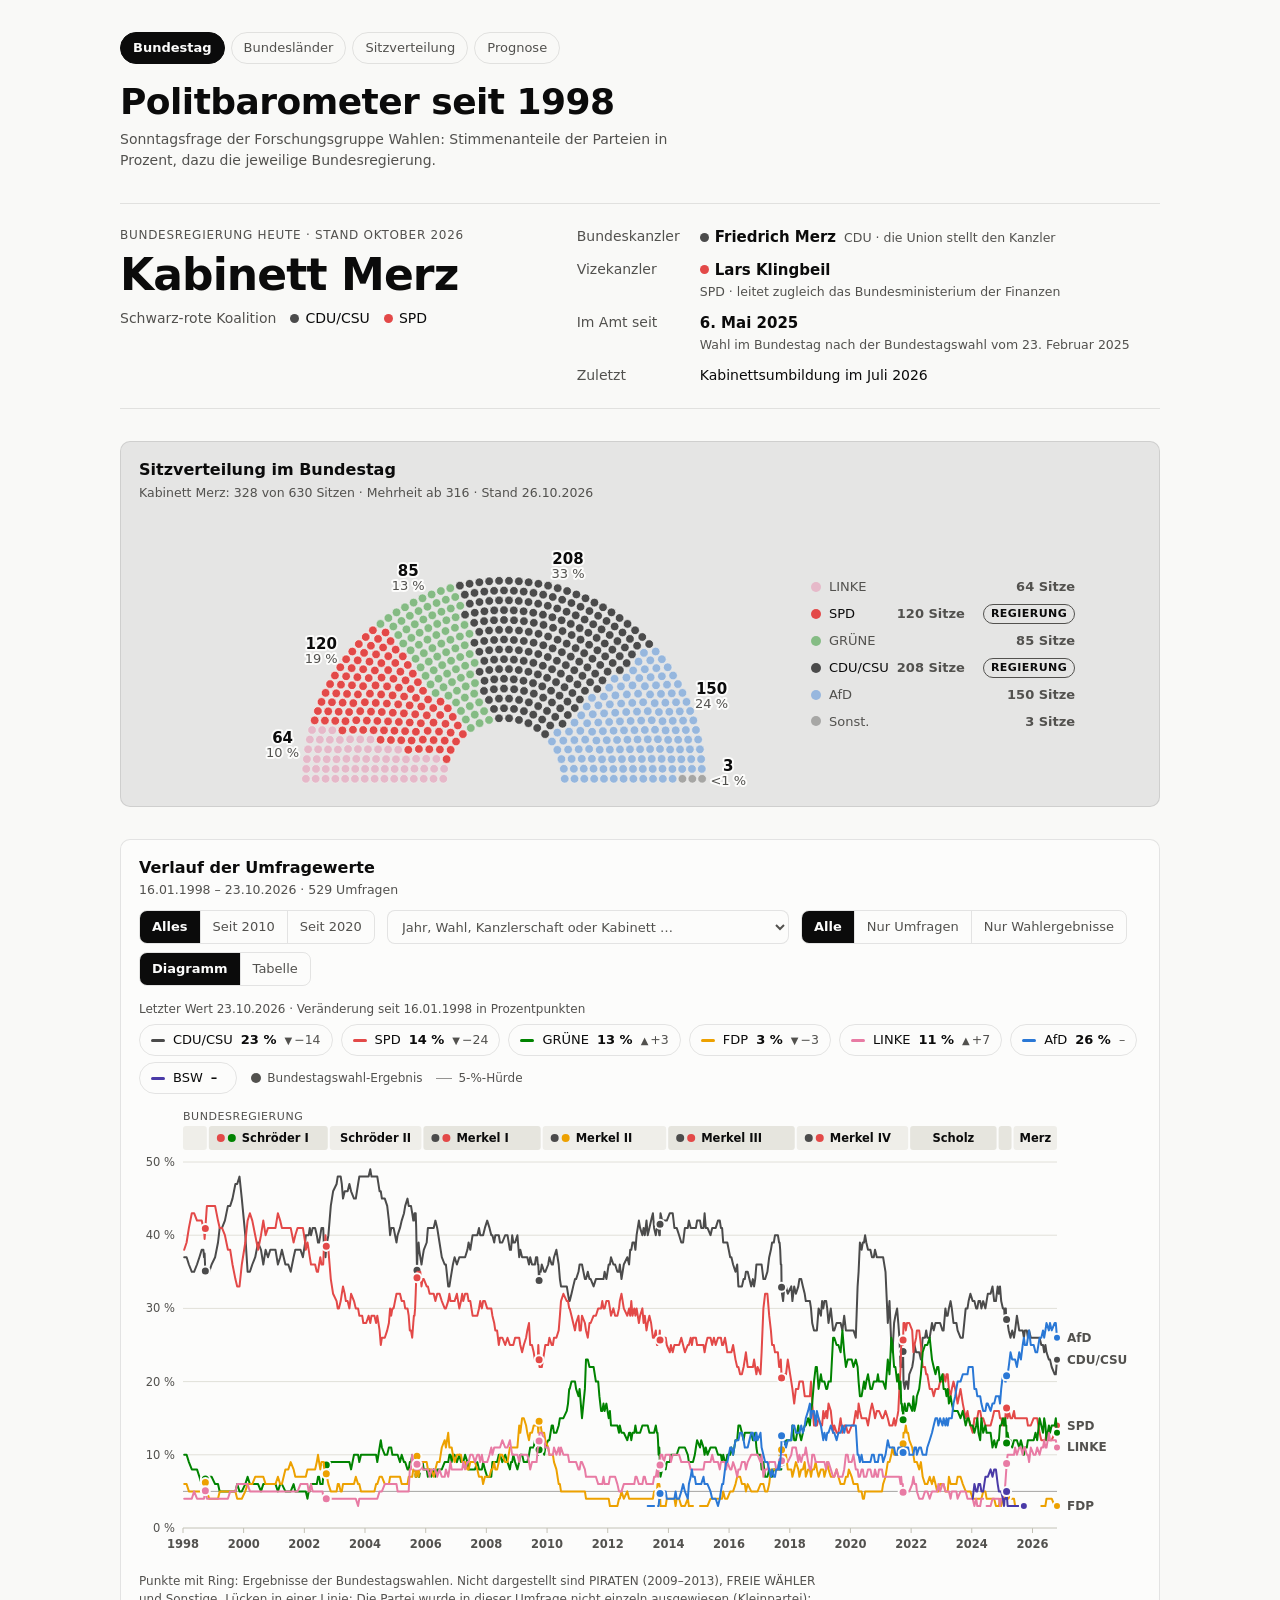
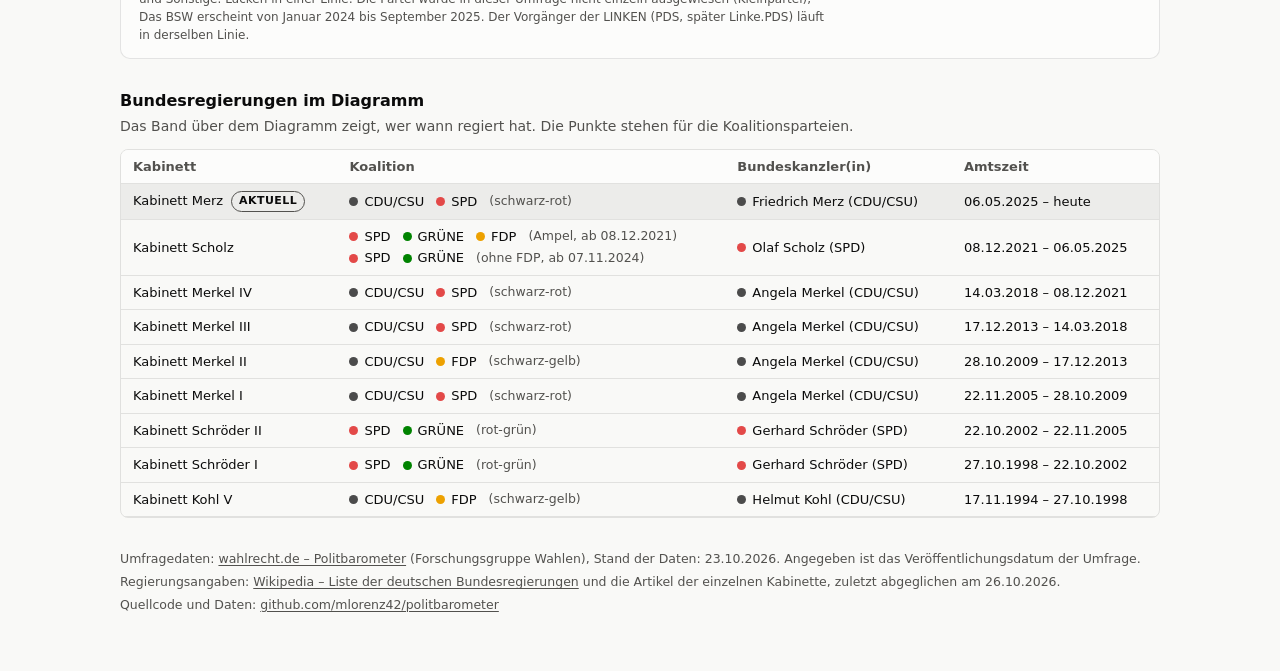
==== docs/index.html @ 1ef1e8d3 "Daten aktualisiert (2026-10-26)" ====
<!doctype html>
<html lang="de">
<head>
<meta charset="utf-8">
<meta name="viewport" content="width=device-width, initial-scale=1">
<meta name="description" content="Verlauf der Sonntagsfrage im ZDF-Politbarometer seit 1998 mit den jeweiligen Bundesregierungen.">
<title>Politbarometer seit 1998</title>
<style>
:root {
  color-scheme: light;
  --page: #f9f9f7;
  --surface: #fcfcfb;
  --ink: #0b0b0b;
  --ink2: #52514e;
  --muted: #898781;
  --grid: #e1e0d9;
  --axis: #c3c2b7;
  --hair: rgba(11, 11, 11, 0.10);
  --hover: rgba(11, 11, 11, 0.05);
  --band-a: #efeee9;
  --band-b: #e6e5de;
  --s-cdu: #4b4b4b;
  --s-spd: #e34948;
  --s-gru: #008300;
  --s-fdp: #eda100;
  --s-lin: #e87ba4;
  --s-afd: #2a78d6;
  --s-bsw: #4a3aa7;
  --s-fw: #eb6834;
  --s-pir: #1baf7a;
}
@media (prefers-color-scheme: dark) {
  :root:not([data-theme="light"]) {
    color-scheme: dark;
    --page: #0d0d0d;
    --surface: #1a1a19;
    --ink: #ffffff;
    --ink2: #c3c2b7;
    --muted: #898781;
    --grid: #2c2c2a;
    --axis: #383835;
    --hair: rgba(255, 255, 255, 0.10);
    --hover: rgba(255, 255, 255, 0.07);
    --band-a: #262624;
    --band-b: #302f2d;
    --s-cdu: #949494;
    --s-spd: #e66767;
    --s-gru: #008300;
    --s-fdp: #c98500;
    --s-lin: #d55181;
    --s-afd: #3987e5;
    --s-bsw: #9085e9;
    --s-fw: #d95926;
    --s-pir: #199e70;
  }
}
:root[data-theme="dark"] {
  color-scheme: dark;
  --page: #0d0d0d;
  --surface: #1a1a19;
  --ink: #ffffff;
  --ink2: #c3c2b7;
  --muted: #898781;
  --grid: #2c2c2a;
  --axis: #383835;
  --hair: rgba(255, 255, 255, 0.10);
  --hover: rgba(255, 255, 255, 0.07);
  --band-a: #262624;
  --band-b: #302f2d;
  --s-cdu: #949494;
  --s-spd: #e66767;
  --s-gru: #008300;
  --s-fdp: #c98500;
  --s-lin: #d55181;
  --s-afd: #3987e5;
  --s-bsw: #9085e9;
  --s-fw: #d95926;
  --s-pir: #199e70;
}

* { box-sizing: border-box; }
[hidden] { display: none !important; }
body {
  margin: 0;
  background: var(--page);
  color: var(--ink);
  font: 14px/1.5 system-ui, -apple-system, "Segoe UI", sans-serif;
  padding-inline: 16px;
  padding-block: 32px 56px;
}
.wrap { max-width: 1040px; margin-inline: auto; display: flex; flex-direction: column; gap: 32px; }
h1, h2, p, dl, dd { margin: 0; }
h1 { font-size: clamp(26px, 4.4vw, 36px); line-height: 1.1; font-weight: 650; letter-spacing: -0.015em; text-wrap: balance; }
h2 { font-size: 16px; line-height: 1.3; font-weight: 650; }
.sub { color: var(--ink2); max-width: 64ch; margin-top: 8px; text-wrap: pretty; }
a { color: inherit; text-underline-offset: 2px; }
:focus-visible { outline: 2px solid var(--s-afd); outline-offset: 2px; border-radius: 4px; }

.p-cdu { --c: var(--s-cdu); } .p-spd { --c: var(--s-spd); } .p-gru { --c: var(--s-gru); }
.p-fdp { --c: var(--s-fdp); } .p-lin { --c: var(--s-lin); } .p-afd { --c: var(--s-afd); } .p-bsw { --c: var(--s-bsw); }
.p-fw { --c: var(--s-fw); } .p-pir { --c: var(--s-pir); } [class*="p-x-"] { --c: var(--ink2); } /* Parteien ohne eigene Farbe */
.dot { display: inline-block; width: 9px; height: 9px; border-radius: 50%; background: var(--c); flex: none; }

/* Regierung heute */
.gov { border-block: 1px solid var(--hair); padding-block: 22px; display: grid; grid-template-columns: minmax(0, 5fr) minmax(0, 7fr); gap: 20px 40px; }
.eyebrow { font-size: 12px; letter-spacing: 0.06em; text-transform: uppercase; color: var(--ink2); margin-bottom: 8px; }
.gov h2 { font-size: clamp(28px, 5vw, 44px); line-height: 1.05; font-weight: 700; letter-spacing: -0.02em; }
.coal { margin-top: 10px; display: flex; flex-wrap: wrap; align-items: center; gap: 4px 14px; color: var(--ink2); }
.coal .pp { display: inline-flex; align-items: center; gap: 6px; color: var(--ink); }
.facts { display: grid; grid-template-columns: max-content minmax(0, 1fr); gap: 10px 20px; align-content: center; }
.facts dt { color: var(--ink2); }
.facts dd { display: flex; flex-wrap: wrap; align-items: baseline; gap: 2px 8px; }
.facts dd strong { font-weight: 650; font-size: 15px; }
.facts .who { display: inline-flex; align-items: center; gap: 6px; }
.small { color: var(--ink2); font-size: 12.5px; }

/* Diagramm-Karte */
/* min-width: 0 ist nötig, weil .wrap ein Flex-Container ist: ohne das würde ein breiter Inhalt (z. B. eine
   Tabelle mit vielen Spalten) die Karte über ihre eigentliche Breite hinaus aufziehen, statt – wie von
   .tablewrap vorgesehen – nur innerhalb der Karte horizontal zu scrollen (klassische Flexbox-Falle). */
.card { background: var(--surface); border: 1px solid var(--hair); border-radius: 10px; padding: 18px 18px 14px; display: flex; flex-direction: column; gap: 14px; min-width: 0; }
.bar { display: flex; flex-wrap: wrap; justify-content: space-between; align-items: center; gap: 10px 16px; }
.ctrls { display: flex; flex-wrap: wrap; gap: 8px 12px; }
.seg { display: inline-flex; border: 1px solid var(--hair); border-radius: 8px; overflow: hidden; }
.seg button { font: inherit; font-size: 13px; color: var(--ink2); background: transparent; border: 0; padding: 6px 12px; min-height: 32px; cursor: pointer; }
.seg button + button { border-left: 1px solid var(--hair); }
.seg button:hover { background: var(--hover); }
.seg button[aria-pressed="true"] { background: var(--ink); color: var(--surface); font-weight: 600; }
.rangeinfo { color: var(--ink2); font-size: 12.5px; margin-top: 3px; text-wrap: pretty; }
.sr { position: absolute; width: 1px; height: 1px; overflow: hidden; clip: rect(0 0 0 0); white-space: nowrap; }
.sel { display: inline-block; max-width: 100%; min-width: 0; }
.sel select { max-width: 100%; font: inherit; font-size: 13px; color: var(--ink2); background: var(--surface); border: 1px solid var(--hair); border-radius: 8px; padding: 6px 10px; min-height: 34px; max-width: 100%; cursor: pointer; text-overflow: ellipsis; }
.sel select:hover { background: var(--hover); }
.sel select.on { color: var(--ink); font-weight: 600; border-color: var(--ink); box-shadow: inset 0 0 0 1px var(--ink); }
.legend { display: flex; flex-wrap: wrap; align-items: center; gap: 6px 8px; }
.legend .lbl { flex: 0 0 100%; font-size: 12px; color: var(--ink2); }
.chip .d { font-size: 12.5px; color: var(--ink2); font-variant-numeric: tabular-nums; white-space: nowrap; }
.chip .d .g { font-size: 10px; margin-right: 2px; }
.chip { display: inline-flex; align-items: center; gap: 8px; padding: 5px 11px; min-height: 32px; border: 1px solid var(--hair); border-radius: 999px; background: transparent; color: var(--ink); font: inherit; font-size: 13px; cursor: pointer; }
.chip:hover { background: var(--hover); }
.chip .key { width: 14px; height: 3px; border-radius: 2px; background: var(--c); }
.chip b { font-weight: 650; font-variant-numeric: tabular-nums; }
.chip[aria-pressed="false"] { color: var(--ink2); }
.chip[aria-pressed="false"] .key { opacity: 0.3; }
.chip[aria-pressed="false"] b { opacity: 0.55; }
.legend .ring { display: inline-flex; align-items: center; gap: 6px; font-size: 12px; color: var(--ink2); margin-left: 6px; }
.legend .ring i { width: 10px; height: 10px; border-radius: 50%; background: var(--ink2); box-shadow: 0 0 0 2px var(--surface); }
.legend .ring i.hu { width: 16px; height: 1px; border-radius: 0; box-shadow: none; opacity: 0.6; }

.chart { position: relative; touch-action: pan-y; border-radius: 6px; }
.chart svg { display: block; width: 100%; height: auto; overflow: visible; }
.chart text { font-family: inherit; }
.tip { position: absolute; top: 0; left: 0; pointer-events: none; z-index: 2; min-width: 190px; max-width: 280px; background: var(--surface); border: 1px solid var(--hair); border-radius: 8px; padding: 10px 12px; box-shadow: 0 6px 22px rgba(0, 0, 0, 0.14); font-size: 12.5px; }
.tip[hidden] { display: none; }
.tip .th { font-weight: 650; font-size: 13px; }
.tip .ts { color: var(--ink2); font-size: 12px; margin-top: 1px; }
.tip ul { list-style: none; margin: 8px 0 0; padding: 0; display: grid; gap: 3px; }
.tip li { display: grid; grid-template-columns: 14px 44px minmax(0, 1fr); align-items: center; gap: 6px; }
.tip li .k { height: 3px; border-radius: 2px; background: var(--c); }
.tip li .v { font-weight: 700; font-size: 13.5px; text-align: right; font-variant-numeric: tabular-nums; color: var(--ink); }
.tip li .n { color: var(--ink2); }
.tip .tg { margin-top: 8px; padding-top: 8px; border-top: 1px solid var(--hair); color: var(--ink2); font-size: 12px; }
.tip .tg strong { color: var(--ink); font-weight: 600; }

/* Wie bei .card: .tablewrap selbst ist auch ein Flex-Kind (.card ist ebenfalls display:flex), braucht also
   dieselbe min-width:0-Korrektur, damit sein eigenes overflow:auto greift statt die Karte aufzuziehen. */
.tablewrap { min-width: 0; max-height: 460px; overflow: auto; border: 1px solid var(--hair); border-radius: 8px; }
table { border-collapse: collapse; width: 100%; font-size: 13px; }
th, td { padding: 7px 12px; text-align: right; white-space: nowrap; border-bottom: 1px solid var(--hair); }
th:first-child, td:first-child { text-align: left; }
thead th { position: sticky; top: 0; background: var(--surface); font-weight: 650; color: var(--ink2); z-index: 1; }
thead th .dot { margin-right: 6px; }
td.num { font-variant-numeric: tabular-nums; }
tr.elec td { font-weight: 650; background: var(--hover); }
td.txt, th.txt { text-align: left; }
.note { font-size: 12px; color: var(--ink2); max-width: 90ch; text-wrap: pretty; }

/* Regierungen */
.govs h2 { margin-bottom: 4px; }
.govs .lead { color: var(--ink2); margin-bottom: 12px; }
.govs .tablewrap { max-height: none; }
.govs td, .govs th { text-align: left; white-space: normal; }
.govs tr.now td { background: var(--hover); }
.pill { display: inline-block; font-size: 11px; font-weight: 650; letter-spacing: 0.04em; text-transform: uppercase; padding: 1px 7px; border: 1px solid var(--ink2); border-radius: 999px; margin-left: 8px; vertical-align: 1px; }
.cell-co { display: flex; flex-wrap: wrap; gap: 2px 12px; }
.cell-co span { display: inline-flex; align-items: center; gap: 6px; white-space: nowrap; }

/* Sitzverteilung */
.seats-wrap { display: flex; flex-wrap: wrap; justify-content: center; gap: 12px 32px; align-items: center; }
/* max-width proportional zur breiteren Zeichenfläche (500 statt 380 SVG-Einheiten breit, s. common.js) –
   sonst würden Punkte und Schrift beim Skalieren auf dieselbe Kartenbreite kleiner wirken als zuvor. */
.hemicycle { position: relative; flex: 1 1 320px; min-width: 220px; max-width: 550px; }
.hemicycle svg { display: block; width: 100%; height: auto; }
.hemicycle svg circle { stroke: var(--surface); stroke-width: 0.6; }
.seats-legend { flex: 0 1 240px; min-width: 200px; max-width: 240px; list-style: none; margin: 0; padding: 0; display: grid; gap: 7px; align-content: center; }
.seats-legend li { display: flex; align-items: center; gap: 8px; font-size: 13px; }
.seats-legend .dot { width: 10px; height: 10px; border-radius: 50%; flex: none; }
.seats-legend .name { color: var(--ink); }
.seats-legend .n { margin-left: auto; font-weight: 650; font-variant-numeric: tabular-nums; color: var(--ink2); white-space: nowrap; }
.seats-legend li.opp .dot { opacity: .42; }
.seats-legend li.opp .name { color: var(--ink2); }
.seats-legend .pill { margin-left: 10px; }
/* Export-Pfeil: nur bei Hover/Fokus sichtbar, statt eines dauerhaften Text-Buttons (wie im
   finanzen-auswertung-Projekt) – dadurch pro Diagramm einsetzbar, auch auf den kleinen Kacheln. */
.dl-icon {
  position: absolute; top: -4px; right: 0; padding: 3px 8px; font: inherit; font-size: 1rem; line-height: 1;
  color: var(--ink2); background: var(--surface); border: 1px solid var(--hair); border-radius: 6px;
  cursor: pointer; opacity: 0; transition: opacity .15s, background .15s, color .15s;
}
.hemicycle:hover .dl-icon, .chart:hover .dl-icon, .dl-icon:focus-visible { opacity: 1; }
.dl-icon:hover { background: var(--hover); color: var(--ink); }

/* Raster kleiner Sitzverteilungen (Übersichtsseite) */
.seat-grid { display: grid; grid-template-columns: repeat(auto-fill, minmax(230px, 1fr)); gap: 14px; }
.seat-tile { display: block; background: var(--surface); border: 1px solid var(--hair); border-radius: 10px; padding: 14px 14px 12px; text-decoration: none; color: inherit; transition: border-color .15s; }
.seat-tile:hover { border-color: var(--ink2); }
.seat-tile-head { display: flex; align-items: baseline; justify-content: space-between; gap: 8px; margin-bottom: 6px; }
.seat-tile-name { font-weight: 650; font-size: 14px; color: var(--ink); }
.seat-tile-n { font-size: 12px; color: var(--ink2); font-variant-numeric: tabular-nums; white-space: nowrap; }
.seat-tile .hemicycle { max-width: none; }
.seat-tile-info { margin: 6px 0 0; font-size: 12px; color: var(--ink2); display: flex; flex-wrap: wrap; align-items: center; gap: 3px 7px; }
.seat-tile-info .cell-co { gap: 2px 8px; }
.seat-tile-info .cell-co i { width: 7px; height: 7px; }
footer { color: var(--ink2); font-size: 12.5px; display: grid; gap: 4px; }

@media (max-width: 720px) {
  .gov { grid-template-columns: minmax(0, 1fr); }
  .card { padding: 14px 12px 12px; }
  th, td { padding: 7px 9px; }
}

/* Navigation zwischen den Seiten */
.nav { display: flex; flex-wrap: wrap; gap: 6px; margin-bottom: 18px; }
.nav a { font-size: 13px; padding: 5px 12px; border: 1px solid var(--hair); border-radius: 999px; color: var(--ink2); text-decoration: none; }
.nav a:hover { background: var(--hover); }
.nav a[aria-current="page"] { background: var(--ink); color: var(--surface); border-color: var(--ink); font-weight: 600; }

@media (max-width: 720px) {
  .ctrls { width: 100%; }
  .ctrls .sel { flex: 1 1 100%; }
  .ctrls .sel select { width: 100%; }
}
</style>
</head>
<body>
<div class="wrap">
  <header>
    <nav class="nav" aria-label="Seiten">
      <a href="index.html" aria-current="page">Bundestag</a>
      <a href="laender.html">Bundesländer</a>
      <a href="sitzverteilung.html">Sitzverteilung</a>
      <a href="prognose.html">Prognose</a>
    </nav>
    <h1>Politbarometer seit 1998</h1>
    <p class="sub">Sonntagsfrage der Forschungsgruppe Wahlen: Stimmenanteile der Parteien in Prozent, dazu die jeweilige Bundesregierung.</p>
  </header>

  <section class="gov" aria-labelledby="gov-h">
    <div>
      <p class="eyebrow" id="gov-eyebrow"></p>
      <h2 id="gov-h"></h2>
      <p class="coal" id="gov-coal"></p>
    </div>
    <dl class="facts" id="gov-facts"></dl>
  </section>

  <section class="card" aria-labelledby="seats-h">
    <div class="bar">
      <div>
        <h2 id="seats-h">Sitzverteilung im Bundestag</h2>
        <p class="rangeinfo" id="seats-info"></p>
      </div>
    </div>
    <div class="seats-wrap">
      <div class="hemicycle" id="seats-chart" role="img" aria-label="Sitzverteilung im Bundestag als Halbkreisdiagramm, Parteien von links nach rechts im politischen Spektrum. Die Sitzzahlen stehen auch in der Liste rechts daneben."></div>
      <ul class="seats-legend" id="seats-legend"></ul>
    </div>
  </section>

  <section class="card" aria-labelledby="ch-h">
    <div class="bar">
      <div>
        <h2 id="ch-h">Verlauf der Umfragewerte</h2>
        <p class="rangeinfo" id="rangeinfo" aria-live="polite"></p>
      </div>
      <div class="ctrls">
        <div class="seg" id="ranges" role="group" aria-label="Zeitraum"></div>
        <label class="sel"><span class="sr">Nach Jahr, Bundestagswahl, Kanzlerschaft oder Kabinett filtern</span><select id="cabinet"></select></label>
        <div class="seg" id="kinds" role="group" aria-label="Art der Daten"></div>
        <div class="seg" id="views" role="group" aria-label="Ansicht"></div>
      </div>
    </div>
    <div class="legend" id="legend" role="group" aria-label="Parteien ein- oder ausblenden"></div>
    <div id="chartview">
      <div class="chart" id="chart" tabindex="0" role="group" aria-label="Liniendiagramm der Umfragewerte. Mit den Pfeiltasten ein Datum wählen. Alle Werte stehen auch in der Tabellenansicht."></div>
    </div>
    <div id="tableview" hidden></div>
    <p class="note" id="note"></p>
  </section>

  <section class="govs" aria-labelledby="gs-h">
    <h2 id="gs-h">Bundesregierungen im Diagramm</h2>
    <p class="lead">Das Band über dem Diagramm zeigt, wer wann regiert hat. Die Punkte stehen für die Koalitionsparteien.</p>
    <div class="tablewrap"><table id="govtable"></table></div>
  </section>

  <footer>
    <p>Umfragedaten: <a href="https://www.wahlrecht.de/umfragen/politbarometer.htm" target="_blank" rel="noopener">wahlrecht.de – Politbarometer</a> (Forschungsgruppe Wahlen), Stand der Daten: <span id="f-data"></span>. Angegeben ist das Veröffentlichungsdatum der Umfrage.</p>
    <p>Regierungsangaben: <a id="f-gov-link" href="https://de.wikipedia.org/wiki/Liste_der_deutschen_Bundesregierungen" target="_blank" rel="noopener">Wikipedia – Liste der deutschen Bundesregierungen</a> und die Artikel der einzelnen Kabinette, zuletzt abgeglichen am <span id="f-gov"></span>.</p>
    <p>Quellcode und Daten: <a href="https://github.com/mlorenz42/politbarometer" target="_blank" rel="noopener">github.com/mlorenz42/politbarometer</a></p>
  </footer>
</div>

<script>
(function () {
  "use strict";
    var ts = function (s) { var a = s.split("-"); return Date.UTC(+a[0], +a[1] - 1, +a[2]); };
  var MON = ["Jan", "Feb", "Mär", "Apr", "Mai", "Jun", "Jul", "Aug", "Sep", "Okt", "Nov", "Dez"];
  var p2 = function (n) { return (n < 10 ? "0" : "") + n; };
  var fmt = function (t) { var d = new Date(t); return p2(d.getUTCDate()) + "." + p2(d.getUTCMonth() + 1) + "." + d.getUTCFullYear(); };
  var pct = function (v) { return v == null ? "–" : String(v).replace(".", ",") + " %"; };
  var fnum = function (n) { return n == null ? "" : String(n).replace(/\B(?=(\d{3})+(?!\d))/g, "."); };
  var $ = function (id) { return document.getElementById(id); };
  var NS = "http://www.w3.org/2000/svg";
  function el(tag, attrs, parent, text) {
    var e = document.createElementNS(NS, tag);
    for (var k in attrs) e.setAttribute(k, attrs[k]);
    if (text != null) e.textContent = text;
    if (parent) parent.appendChild(e);
    return e;
  }
  function h(tag, cls, parent, text) {
    var e = document.createElement(tag);
    if (cls) e.className = cls;
    if (text != null) e.textContent = text;
    if (parent) parent.appendChild(e);
    return e;
  }
  function tickList(tmin, tmax, x0, x1) {
    var span = (tmax - tmin) / 31557600000, ticks = [], y, m;
    var yearPx = (x1 - x0) / span;
    var d0 = new Date(tmin), d1 = new Date(tmax);
    if (span < 4) {
      for (y = d0.getUTCFullYear(); y <= d1.getUTCFullYear(); y++) for (m = 0; m < 12; m += 3) {
        var t = Date.UTC(y, m, 1);
        if (t >= tmin && t <= tmax) ticks.push({ t: t, label: m === 0 ? String(y) : MON[m], major: m === 0 });
      }
      if (yearPx < 130) ticks = ticks.filter(function (k) { return k.major || (new Date(k.t).getUTCMonth() === 6); });
      return ticks;
    }
    var steps = [1, 2, 4, 5, 10], step = 10;
    for (var s = 0; s < steps.length; s++) { if (steps[s] * yearPx >= 54) { step = steps[s]; break; } }
    for (y = d0.getUTCFullYear(); y <= d1.getUTCFullYear(); y++) {
      var tt = Date.UTC(y, 0, 1);
      if (tt >= tmin && tt <= tmax && y % step === 0) ticks.push({ t: tt, label: String(y), major: true });
    }
    return ticks;
  }

  var LONGMON = ["Januar", "Februar", "März", "April", "Mai", "Juni", "Juli", "August", "September", "Oktober", "November", "Dezember"];
  function longDate(t) { var d = new Date(t); return d.getUTCDate() + ". " + LONGMON[d.getUTCMonth()] + " " + d.getUTCFullYear(); }

  // ---------- Sitzverteilung (Halbkreisdiagramm) ----------
  // Konzentrische Reihen im Abstand von zwei Sitzradien (Reihen berühren sich), Sitze innerhalb
  // einer Reihe im selben Abstand entlang des Bogens (Sitze berühren sich) – der übliche Aufbau
  // solcher Diagramme. Der Sitzradius wird per Bisektion so gesucht, dass die Kapazität knapp
  // über n liegt; überzählige Plätze fallen von innen nach außen weg, damit die äußeren Reihen
  // (wo bei den bekannten Vorbildern traditionell die Regierungsbank sitzt) voll bleiben.
  // Reihenfolge der Punkte: links (180°) nach rechts (0°), damit Parteien in der übergebenen
  // Reihenfolge zusammenhängende Blöcke bilden.
  function hemicycleCapacity(seatR, rInner, rOuter) {
    var rows = [], r = rInner;
    while (r <= rOuter + 1e-9) { rows.push(r); r += seatR * 2; }
    var counts = rows.map(function (rr) { return Math.max(1, Math.floor((Math.PI * rr) / (seatR * 2)) + 1); });
    return { rows: rows, counts: counts, total: counts.reduce(function (a, b) { return a + b; }, 0) };
  }
  function hemicycleSeats(n) {
    var rInner = 0.30, rOuter = 1, lo = 0.008, hi = 0.28;
    for (var iter = 0; iter < 30; iter++) {
      var mid = (lo + hi) / 2;
      if (hemicycleCapacity(mid, rInner, rOuter).total >= n) lo = mid; else hi = mid;
    }
    var cap = hemicycleCapacity(lo, rInner, rOuter), counts = cap.counts.slice();
    var over = cap.total - n, ri = 0, guard = 0;
    while (over > 0 && guard++ < 100000) { if (counts[ri] > 1) { counts[ri]--; over--; } ri = (ri + 1) % counts.length; }
    var pts = [];
    for (var i = 0; i < cap.rows.length; i++) {
      var cnt = counts[i], r = cap.rows[i];
      for (var s = 0; s < cnt; s++) {
        var t = cnt > 1 ? s / (cnt - 1) : 0.5, a = Math.PI - t * Math.PI;
        pts.push({ x: Math.cos(a) * r, y: -Math.sin(a) * r, a: a });
      }
    }
    pts.sort(function (p, q) { return q.a - p.a; }); // a = π (links) … 0 (rechts)
    return { pts: pts, seatR: lo };
  }

  // data: { gesamt, regierung:{cab,sitze}, reihenfolge:[Kürzel …], sitze:{Kürzel: Zahl} }
  // partyName(k) benennt ein Kürzel; govKeys sind die Kürzel der aktuellen Regierungsparteien.
  // labels: Sitzzahl und Anteil dauerhaft über jeder Fraktion einblenden (nicht nur beim Hover).
  function drawHemicycle(container, data, partyName, govKeys, labels) {
    container.textContent = "";
    // H hat gegenüber dem reinen Halbkreis (Radius bis 184, Fußpunkt bei H-12) bewusst Luft nach oben:
    // dort sitzt die Beschriftung, wie bei den Wikipedia-Diagrammen üblich, außerhalb des Punktrings statt
    // mitten in der Punktwolke – das braucht Platz oberhalb des höchsten Sitzes, den es sonst nicht gäbe.
    // W hat aus demselben Grund gegenüber dem reinen Halbkreis (Durchmesser bis 368) Luft links und rechts:
    // ohne die fiele die Beschriftung der äußersten Fraktionen (nahe 0°/180°) in den Punktring zurück, weil
    // dort für sie schlicht kein Platz mehr zwischen Punktrand und Zeichenflächenrand übrig wäre.
    var W = 500, H = 250, cx = W / 2, cy = H - 12;
    var layout = hemicycleSeats(data.gesamt), pts = layout.pts;
    // Bei wenigen Sitzen sind die Punkte (normiert layout.seatR) größer; ohne Gegenrechnung würde ihr
    // Rand über die Zeichenfläche hinausragen. R so wählen, dass Mittelpunkt-Radius + Punktradius nie
    // über den verfügbaren Platz hinausgeht (kleiner werdender Radius bei größer werdenden Punkten).
    var dotScale = 0.88;
    var R = Math.min(184, (cx - 6) / (1 + dotScale * layout.seatR));
    var dotR = Math.max(1.8, layout.seatR * R * dotScale); // etwas Luft zwischen den Punkten lassen
    var labelR = R + dotR + 16; // fester Ring außerhalb aller Punkte, unabhängig vom Winkel
    var svg = el("svg", { viewBox: "0 0 " + W + " " + H, width: "100%", height: "auto", "aria-hidden": "true" });
    container.appendChild(svg); // früh anhängen, damit getBBox() weiter unten zuverlässig funktioniert
    // Dieselbe Zeichenfläche (W×H in SVG-Einheiten) wird ganz unterschiedlich groß dargestellt – auf der
    // großen Bund-/Land-Karte mehrere hundert Pixel breit, auf einer der 16 kleinen Übersichtskacheln nur
    // rund 300px. Ein fester SVG-Font-Size-Wert würde auf den Kacheln entsprechend winzig ankommen (bei
    // einer Umfrage nachgemessen: ~9px statt ~18px auf der großen Karte). fontScale gleicht das aus, damit
    // die Beschriftung auf dem Bildschirm überall etwa gleich groß und lesbar ist, unabhängig vom Kontext.
    var containerPx = container.getBoundingClientRect().width || W;
    var fontScale = W / containerPx;
    var i = 0, cum = 0, labelData = [];
    data.reihenfolge.forEach(function (k) {
      var n = data.sitze[k] || 0;
      if (!n) return;
      var isGov = govKeys.indexOf(k) >= 0;
      var g = el("g", { style: "fill:var(--s-" + k + ",var(--ink2))" + (isGov ? "" : ";opacity:.42") }, svg);
      el("title", {}, g, partyName(k) + ": " + n + " Sitz" + (n === 1 ? "" : "e") + (isGov ? " · Regierung" : ""));
      for (var s = 0; s < n; s++, i++) {
        var p = pts[i]; if (!p) continue;
        var px = cx + p.x * R, py = cy + p.y * R;
        el("circle", { cx: px.toFixed(1), cy: py.toFixed(1), r: dotR.toFixed(2) }, g);
      }
      // Winkel wie bei einem unsichtbaren Wikipedia-Farbkeil: rein proportional zum Sitzanteil (Mitte des
      // Abschnitts [cum, cum+n] von insgesamt data.gesamt Sitzen auf dem Halbkreis), NICHT der Mittelwert
      // der tatsächlichen Punktwinkel. Die echten Punkte liegen zeilenweise (verschiedene Zeilen fassen
      // unterschiedlich viele Sitze), wodurch ihr Mittelwinkel je nach Zufälligkeit der Zeilenaufteilung
      // leicht daneben liegen und wackeln kann – der Keil-Winkel ist dagegen exakt und deckungsgleich mit
      // der Fraktionsreihenfolge, unabhängig vom Packungsdetail der Punkte.
      labelData.push({ n: n, theta: Math.PI * (1 - (cum + n / 2) / data.gesamt) });
      cum += n;
    });
    // Beschriftung wie bei Wikipedias Halbkreisdiagrammen: auf dem Keilwinkel der eigenen Fraktion, aber
    // auf einem Radius außerhalb des gesamten Punktrings (labelR), statt mittendrin. Dadurch gibt es nie
    // eine Kollision mit Punkten – auch nicht mit denen fremder Fraktionen, WEIL der Winkel selbst nie
    // verändert wird (er bleibt exakt der Keilwinkel der eigenen Fraktion). Nur der Radius wird bei Bedarf
    // verkleinert, damit das Label nicht über den linken/rechten Rand der Zeichenfläche hinausragt – ein
    // Verkleinern des Winkels stattdessen (frühere Version) hätte das Label Richtung Bildmitte verschoben
    // und dabei über den Keil der Nachbarfraktion gelegt (genau der gemeldete Fehler bei kleinen
    // Randfraktionen). Bei ganz am Rand (nahe 0°/180°) sitzenden Mini-Fraktionen bleibt der vertikale
    // Abstand zur eigenen untersten Punktreihe entsprechend klein – wie auch bei Wikipedias Vorbildern,
    // wo Eck-Beschriftungen knapp neben der Spitze des eigenen Keils stehen statt hoch angehoben zu sein.
    // Alle Labels werden erst gezeichnet, nachdem alle Punkte aller Fraktionen stehen (eigener Durchlauf,
    // nicht verschachtelt mit den Punkt-Gruppen oben): sonst könnte die Punktgruppe einer später gezeich-
    // neten Nachbarfraktion – in der SVG-Zeichenreihenfolge über allem Vorherigen – das Label einer früher
    // gezeichneten Fraktion optisch verdecken, obwohl es außerhalb von deren eigenen Punkten liegt.
    if (labels) {
      // Erst an der ungeklemmten Position zeichnen und die tatsächliche Textbreite per getBBox() messen
      // (statt eines geschätzten Rand-Werts): die Schriftgröße variiert ja mit fontScale, ein fester
      // Rand-Wert wäre für eine große Karte zu großzügig und für eine kleine Kachel zu knapp.
      var placed = labelData.map(function (d) {
        var theta = d.theta;
        var lx0 = cx + Math.cos(theta) * labelR, ly0 = cy - Math.sin(theta) * labelR;
        var share = d.n / data.gesamt * 100, pctTxt = (share < 0.5 ? "<1" : String(Math.round(share))) + " %";
        var t = el("text", {
          x: lx0.toFixed(1), y: ly0.toFixed(1), "text-anchor": "middle",
          style: "font-variant-numeric:tabular-nums;paint-order:stroke;stroke:var(--surface);" +
            "stroke-width:" + (4 * fontScale).toFixed(2) + "px;stroke-linejoin:round",
        }, svg);
        var tsNum = el("tspan", { x: lx0.toFixed(1), dy: "0", style: "font-size:" + (15 * fontScale).toFixed(2) + "px;font-weight:650;fill:var(--ink)" }, t, String(d.n));
        var tsPct = el("tspan", { x: lx0.toFixed(1), dy: (14 * fontScale).toFixed(2), style: "font-size:" + (13 * fontScale).toFixed(2) + "px;fill:var(--ink2)" }, t, pctTxt);
        var bbox = t.getBBox(), halfW = bbox.width / 2 + 2 * fontScale, rMax = labelR;
        // y ist die Grundlinie der ERSTEN Zeile, nicht die Mitte des Textblocks: der Block reicht nach oben
        // nur um die Versalhöhe, nach unten aber über Zeilenabstand + zweite Zeile deutlich weiter. topOff/
        // botOff halten den tatsächlichen (asymmetrischen) Abstand von y zu Ober-/Unterkante fest, statt
        // ihn wie eine halbe Höhe zu behandeln – sonst ließe die Rand-/Stapel-Klemmung unten systematisch
        // zu wenig Puffer (genau der Fehler, durch den ein Label unbemerkt über den unteren Rand ragte).
        var topOff = ly0 - bbox.y, botOff = (bbox.y + bbox.height) - ly0;
        if (Math.cos(theta) > 1e-6) rMax = Math.min(rMax, (W - halfW - cx) / Math.cos(theta));
        else if (Math.cos(theta) < -1e-6) rMax = Math.min(rMax, (halfW - cx) / Math.cos(theta));
        return { theta: theta, r: rMax, rMax: rMax, halfW: halfW, topOff: topOff, botOff: botOff, t: t, tsNum: tsNum, tsPct: tsPct };
      });
      // Bei mehreren sehr kleinen Fraktionen dicht an einer Ecke (z. B. zwei 3-Sitze-Parteien nebeneinander)
      // reicht der Winkelabstand für die (gegenüber den SVG-Einheiten der Punkte unabhängig skalierte)
      // Schrift manchmal nicht: die Labels würden sich sonst gegenseitig überlappen. Deshalb hier noch ein
      // Kollisions-Check zwischen jeweils benachbarten Labels (Winkelreihenfolge = Bildreihenfolge): statt
      // den Winkel zu ändern (das würde wie bei der Rand-Klemmung oben ins Gebiet der Nachbarfraktion
      // führen), wird bei Bedarf nur der Radius des zweiten Labels schrittweise vergrößert, bis kein
      // Überlappen mehr besteht oder der zeichenflächen-sichere Radius erreicht ist.
      // Gegen ALLE bereits platzierten Labels prüfen, nicht nur das direkt vorherige: bei drei oder mehr
      // Mini-Fraktionen in derselben Ecke (z. B. drei 1-6-Sitze-Parteien nebeneinander) kann ein Label mit
      // seinem zweiten Nachbarn kollidieren, nachdem der erste Nachbar schon woanders hingeschoben wurde –
      // ein reiner Vorgänger-Vergleich hätte das übersehen und das Label unbemerkt über den Rand geschoben.
      function pos(p) { return p.lx != null ? p : { lx: cx + Math.cos(p.theta) * p.r, ly: cy - Math.sin(p.theta) * p.r }; }
      for (var pi = 1; pi < placed.length; pi++) {
        var cur = placed[pi], guard = 0, moved = true;
        while (moved && guard++ < 60) {
          moved = false;
          var cp = pos(cur);
          for (var pj = 0; pj < pi; pj++) {
            var other = placed[pj], op = pos(other);
            var dx = cp.lx - op.lx;
            var curTop = cp.ly - cur.topOff, curBot = cp.ly + cur.botOff;
            var otherTop = op.ly - other.topOff, otherBot = op.ly + other.botOff;
            var vertOverlap = curTop < otherBot - 2 && curBot > otherTop + 2; // 2 SVG-Einheiten Toleranz
            if (Math.abs(dx) < (other.halfW + cur.halfW) * 0.9 && vertOverlap) {
              var next = Math.min(cur.r + 3, cur.rMax);
              if (next === cur.r) {
                // Zeichenflächen-sicheres Maximum erreicht (typisch: beide Labels an derselben Kante nahe
                // 0°/180° geklemmt, radiales Verschieben bringt dort kaum noch y-Abstand). Dann direkt
                // unter/über das kollidierende Label stapeln statt weiter auf dem eigenen Keilwinkel zu
                // bestehen – bei so dicht gedrängten Mini-Fraktionen ist "lesbar" wichtiger als "exakt auf
                // dem eigenen Winkel". Bevorzugt in die Richtung, in der cur ohnehin schon liegt; nur wenn
                // das über den Zeichenflächenrand hinausginge, die andere Richtung nehmen, und als letztes
                // Sicherheitsnetz danach nochmal hart auf den gültigen Bereich klemmen.
                var gap = 2;
                var belowLy = otherBot + gap + cur.topOff, aboveLy = otherTop - gap - cur.botOff;
                var stackedLy = cp.ly >= op.ly ? belowLy : aboveLy;
                if (stackedLy + cur.botOff > H - 4) stackedLy = aboveLy;
                else if (stackedLy - cur.topOff < 4) stackedLy = belowLy;
                stackedLy = Math.max(4 + cur.topOff, Math.min(H - 4 - cur.botOff, stackedLy));
                cur.lx = op.lx;
                cur.ly = stackedLy;
              } else {
                cur.r = next;
              }
              moved = true; // nach jeder Korrektur von vorne gegen alle prüfen, falls neue Kollision entsteht
              break;
            }
          }
        }
      }
      // Letzte, von der Kollisionsprüfung unabhängige Sicherung: bei einer Fraktion knapp neben 0°/180° mit
      // sehr kleinem Radius kann die eigene (mit niemandem kollidierende) Position so nah am unteren Rand
      // liegen, dass allein die Texthöhe über die Zeichenfläche hinausragt – ganz ohne dass ein anderes
      // Label beteiligt ist. Das oben durchlaufene Kollisions-Pärchen-System greift dann gar nicht erst.
      placed.forEach(function (p) {
        var fp = pos(p), ly = fp.ly;
        if (ly + p.botOff > H - 4) ly = H - 4 - p.botOff;
        else if (ly - p.topOff < 4) ly = 4 + p.topOff;
        if (ly !== fp.ly) { p.lx = fp.lx; p.ly = ly; }
      });
      placed.forEach(function (p) {
        var fp = pos(p), lx = fp.lx.toFixed(1), ly = fp.ly.toFixed(1);
        p.t.setAttribute("x", lx); p.t.setAttribute("y", ly);
        p.tsNum.setAttribute("x", lx); p.tsPct.setAttribute("x", lx);
      });
    }
  }

  function drawSeatLegend(container, data, partyName, govKeys) {
    container.textContent = "";
    data.reihenfolge.forEach(function (k) {
      var n = data.sitze[k] || 0;
      if (!n) return;
      var isGov = govKeys.indexOf(k) >= 0;
      var li = h("li", isGov ? "" : "opp", container);
      h("span", "dot", li).style.background = "var(--s-" + k + ",var(--ink2))";
      h("span", "name", li, partyName(k));
      h("span", "n", li, n + " Sitz" + (n === 1 ? "" : "e"));
      if (isGov) h("span", "pill", li, "Regierung");
    });
  }

  // Kürzel der stärksten Fraktion (meiste Sitze).
  function leadingParty(data) {
    var best = null, max = -1;
    data.reihenfolge.forEach(function (k) { var n = data.sitze[k] || 0; if (n > max) { max = n; best = k; } });
    return best;
  }
  // Färbt "elem" in der Farbe der stärksten Fraktion ein (color-mix mit der Kartenfläche). pct steuert die
  // Intensität (Default 13, dezent für die großen Karten mit viel Text darauf); einzelne Aufrufer wie die
  // kleinen Kacheln auf der Sitzverteilungs-Übersicht übergeben einen höheren Wert, weil die Farbe dort
  // sonst neben der viel kräftigeren Deutschlandkarte kaum noch als "stärkste Kraft" erkennbar ist.
  function tintByLeadingParty(elem, data, pct) {
    if (!elem) return;
    var k = leadingParty(data);
    elem.style.background = k ? "color-mix(in srgb, var(--s-" + k + ", var(--ink2)) " + (pct || 13) + "%, var(--surface))" : "";
  }

  // Zeichnet Diagramm, Legende und die Infozeile in einem Aufwasch; alle drei Elemente optional. filename
  // gesetzt → Export-Pfeil-Button wird mit angelegt (bei jedem Aufruf neu, s. addExportButton); title ist
  // dessen Bildüberschrift (muss den Namen des Parlaments/Bundeslands enthalten – im Dateinamen allein
  // sieht man ihn beim Betrachten des Bildes ja nicht).
  function renderSeats(hemiEl, legendEl, infoEl, data, partyName, govKeys, filename, title) {
    if (infoEl) {
      var majority = Math.floor(data.gesamt / 2) + 1;
      infoEl.textContent = data.regierung.cab + ": " + data.regierung.sitze + " von " + data.gesamt +
        " Sitzen · Mehrheit ab " + majority + " · Stand " + fmt(ts(SITZE.stand));
    }
    if (hemiEl) {
      drawHemicycle(hemiEl, data, partyName, govKeys, true);
      tintByLeadingParty(hemiEl.closest(".card"), data);
      if (filename) addExportButton(hemiEl, filename, title, seatLegendItems(data, partyName, govKeys));
    }
    if (legendEl) drawSeatLegend(legendEl, data, partyName, govKeys);
  }

  // Farbe einer Partei als aufgelöster Wert (Hex/RGB), nicht die CSS-Variable selbst – ein eigenständiges
  // Canvas kennt var(--s-xxx) nicht. Gleicher Fallback wie bei den Live-Diagrammen (var(--s-KEY,var(--ink2))).
  function partyColor(k) {
    var root = getComputedStyle(document.documentElement);
    return root.getPropertyValue("--s-" + k).trim() || root.getPropertyValue("--ink2").trim();
  }

  // Legt in "defs" ein diagonal gestreiftes <pattern> an (ein gleich breiter Streifen je Farbe, dann um
  // 45° gedreht) – für Koalitionskarten, auf denen eine Fläche zu mehreren Parteien gleichzeitig gehört
  // und eine einzelne Füllfarbe das nicht mehr zeigen kann.
  function stripePattern(defs, id, colors) {
    var sw = 9, tile = sw * colors.length;
    var pat = el("pattern", { id: id, patternUnits: "userSpaceOnUse", width: tile, height: sw, patternTransform: "rotate(45)" }, defs);
    colors.forEach(function (c, i) { el("rect", { x: i * sw, y: 0, width: sw, height: sw, fill: c }, pat); });
  }

  // Baut die Export-Legende für ein Sitzverteilungs-Diagramm aus denselben Daten, mit denen auch das
  // Diagramm selbst gezeichnet wurde (nicht aus dem DOM abgeschrieben) – funktioniert dadurch gleicher-
  // maßen für die große Karte mit eigener <ul> UND für die 16 kleinen Kacheln, die gar keine eigene
  // Legende im DOM haben.
  function seatLegendItems(data, partyName, govKeys) {
    var items = [];
    data.reihenfolge.forEach(function (k) {
      var n = data.sitze[k] || 0;
      if (!n) return;
      var isGov = govKeys.indexOf(k) >= 0;
      items.push({
        color: partyColor(k), dim: !isGov,
        text: partyName(k) + "   " + n + " Sitz" + (n === 1 ? "" : "e") + (isGov ? "   · Regierung" : ""),
      });
    });
    return items;
  }

  // Liest die Umfrageverlauf-Legende (Parteiname, aktueller Wert, Veränderung) direkt aus den sichtbaren
  // .chip-Elementen ab, statt deren Berechnung (Trend- vs. Wahl-Modus, Gleitmittel vs. Momentwert) ein
  // zweites Mal nachzubauen – template.html und laender.html haben dafür leicht unterschiedliche Logik,
  // aber am Ende beide dieselbe .chip-Struktur (Farbpunkt, Name, Wert, Veränderung).
  function chartLegendItems(legendBox) {
    var items = [];
    legendBox.querySelectorAll(".chip").forEach(function (chip) {
      if (chip.hidden || chip.getAttribute("aria-pressed") === "false") return;
      var pClass = null;
      for (var i = 0; i < chip.classList.length; i++) { if (chip.classList[i].indexOf("p-") === 0) { pClass = chip.classList[i]; break; } }
      var color = pClass ? partyColor(pClass.slice(2)) : getComputedStyle(chip.querySelector(".key")).backgroundColor;
      var name = chip.children[1] ? chip.children[1].textContent : "";
      var value = chip.children[2] ? chip.children[2].textContent : "";
      var change = "";
      if (chip.children[3]) {
        var clone = chip.children[3].cloneNode(true);
        clone.querySelectorAll(".sr").forEach(function (s) { s.remove(); }); // nur für Screenreader gedachter Zusatztext
        change = clone.textContent;
      }
      items.push({ color: color, text: name + "   " + value + (change ? "   " + change : "") });
    });
    return items;
  }

  // Generischer Kern: klont das <svg> aus "container", löst CSS-Variablen zu festen Werten auf (ein
  // eigenständiges SVG kennt var(--…) sonst nicht) und rendert es zusammen mit einem optionalen Titel und
  // einer Legende (items: [{color, text, dim}], je ein Punkt + Text pro Zeile) als PNG. Ohne title/items
  // wird nur das Diagramm selbst exportiert. dim (z. B. Oppositionsparteien) wird abgeblendet gezeichnet,
  // wie im Diagramm selbst. Genutzt sowohl von den Halbkreisdiagrammen als auch vom Umfrageverlauf.
  // Platz, den ein Legendeneintrag für seine Punkte braucht, bevor der Text beginnt – ein einzelner
  // (it.color) oder mehrere nebeneinander (it.colors, für Koalitionen mit mehreren Parteien).
  function legendDotsW(it) { return it.colors ? 9 + it.colors.length * 11 : 20; }

  function exportSvgPNG(container, filename, title, items) {
    var live = container.querySelector("svg");
    if (!live) return;
    var clone = live.cloneNode(true);
    var liveAll = live.querySelectorAll("*"), cloneAll = clone.querySelectorAll("*");
    for (var i = 0; i < liveAll.length; i++) {
      var cs = getComputedStyle(liveAll[i]), ce = cloneAll[i];
      if (cs.fill && cs.fill.indexOf("url(") === 0) {
        // Gestreifte Koalitionsflächen: computed style löst "fill:url(#id)" zu einer absoluten URL
        // (inkl. Seiten-Pfad) auf, die im eigenständigen Blob-SVG ins Leere zeigt – auf die reine
        // Fragment-ID zurückschneiden, das referenzierte <pattern> wird ja mitgeklont.
        var fragId = cs.fill.slice(cs.fill.indexOf("#") + 1).replace(/[)"']+$/, "");
        ce.setAttribute("fill", "url(#" + fragId + ")");
      } else if (cs.fill && cs.fill !== "none") {
        ce.setAttribute("fill", cs.fill);
      }
      if (cs.opacity && cs.opacity !== "1") ce.setAttribute("opacity", cs.opacity);
      if (cs.stroke && cs.stroke !== "none") {
        ce.setAttribute("stroke", cs.stroke); ce.setAttribute("stroke-width", cs.strokeWidth);
        ce.setAttribute("stroke-linejoin", cs.strokeLinejoin); ce.setAttribute("paint-order", cs.paintOrder);
      }
      if (ce.tagName === "text" || ce.tagName === "tspan") { ce.setAttribute("font-size", cs.fontSize); ce.setAttribute("font-weight", cs.fontWeight); }
      // Das style-Attribut enthält noch var(--…)-Referenzen, die ein eigenständiges SVG nicht auflösen
      // kann (fällt sonst z. B. bei fill auf Schwarz zurück) – jetzt durch die Attribute oben ersetzt.
      ce.removeAttribute("style");
    }
    var vb = clone.getAttribute("viewBox").split(" ").map(Number), vbW = vb[2], vbH = vb[3];
    var font = getComputedStyle(document.body).fontFamily || "system-ui, -apple-system, 'Segoe UI', sans-serif";
    clone.setAttribute("font-family", font);
    clone.removeAttribute("width"); clone.removeAttribute("height");

    var rootCs = getComputedStyle(document.documentElement);
    var bg = rootCs.getPropertyValue("--surface").trim() || "#fff";
    var ink = rootCs.getPropertyValue("--ink").trim() || "#000";
    var ink2 = rootCs.getPropertyValue("--ink2").trim() || "#666";

    items = items || [];
    var scale = 3, pad = 16, titleH = title ? 28 : 0, rowH = 22;
    var legendW = 0;
    var measure = document.createElement("canvas").getContext("2d");
    measure.font = "600 14px " + font;
    items.forEach(function (it) { legendW = Math.max(legendW, legendDotsW(it) + measure.measureText(it.text).width); });
    var legendH = items.length ? items.length * rowH + 10 : 0;
    var W = Math.max(vbW, legendW) + 2 * pad, H = vbH + titleH + legendH + 2 * pad;
    var chartX = pad + Math.max(0, (W - 2 * pad - vbW) / 2);

    var canvas = document.createElement("canvas");
    canvas.width = W * scale; canvas.height = H * scale;
    var ctx = canvas.getContext("2d");
    ctx.scale(scale, scale);
    ctx.fillStyle = bg; ctx.fillRect(0, 0, W, H);

    var svgUrl = URL.createObjectURL(new Blob([new XMLSerializer().serializeToString(clone)], { type: "image/svg+xml;charset=utf-8" }));
    var img = new Image();
    img.onload = function () {
      if (title) { ctx.fillStyle = ink; ctx.font = "650 16px " + font; ctx.fillText(title, pad, pad + 16); }
      ctx.drawImage(img, chartX, pad + titleH, vbW, vbH);
      URL.revokeObjectURL(svgUrl);
      var y = pad + titleH + vbH + 18;
      items.forEach(function (it) {
        ctx.globalAlpha = it.dim ? 0.55 : 1;
        (it.colors || [it.color]).forEach(function (c, idx) {
          ctx.fillStyle = c;
          ctx.beginPath(); ctx.arc(pad + 6 + idx * 11, y - 5, 5, 0, Math.PI * 2); ctx.fill();
        });
        ctx.globalAlpha = 1;
        ctx.fillStyle = it.dim ? ink2 : ink;
        ctx.font = "600 14px " + font;
        ctx.fillText(it.text, pad + legendDotsW(it), y);
        y += rowH;
      });
      canvas.toBlob(function (blob) {
        var a = document.createElement("a"), url = URL.createObjectURL(blob);
        a.href = url; a.download = filename;
        document.body.appendChild(a); a.click(); document.body.removeChild(a);
        setTimeout(function () { URL.revokeObjectURL(url); }, 4000);
      });
    };
    img.src = svgUrl;
  }

  // Kleiner Pfeil-Button oben rechts über dem Diagramm, nur bei Hover/Fokus sichtbar (wie der PNG-Export
  // im finanzen-auswertung-Projekt) – ersetzt den bisherigen dauerhaft sichtbaren Text-Button und lässt
  // sich dadurch pro Diagramm einsetzen (Halbkreise UND Liniendiagramm, auch die 16 kleinen Kacheln).
  // "container" braucht position:relative und enthält das <svg>. Bei mehrfachem Aufruf (z. B. Länder-
  // oder Zeitraumwechsel) wird ein vorheriger Button entfernt statt sich zu duplizieren. stopPropagation/
  // preventDefault, weil eine Kachel selbst ein Link zur Länderseite ist – ein Klick auf den Button soll
  // nicht dorthin navigieren.
  function addExportButton(container, filename, title, items) {
    var old = container.querySelector(".dl-icon");
    if (old) old.remove();
    var btn = h("button", "dl-icon", container, "⤓");
    btn.type = "button";
    btn.title = "Diagramm als Bild (PNG) speichern";
    btn.setAttribute("aria-label", "Diagramm als Bild speichern");
    btn.addEventListener("click", function (ev) {
      ev.preventDefault();
      ev.stopPropagation();
      exportSvgPNG(container, filename, title, items);
    });
  }
  // Spalten: Datum, Wahl(1=Bundestagswahl-Ergebnis), CDU/CSU, SPD, GRÜNE, FDP, LINKE, AfD, BSW, Befragte, Zeitraum
  var RAW = [["1998-01-16",0,37.0,38.0,10.0,6.0,4.0,null,null,null,null],["1998-02-13",0,37.0,39.0,10.0,6.0,4.0,null,null,null,null],["1998-03-13",0,36.0,41.0,9.0,5.0,4.0,null,null,null,null],["1998-04-17",0,35.0,43.0,8.0,5.0,4.0,null,null,null,null],["1998-05-15",0,35.0,43.0,8.0,5.0,5.0,null,null,null,null],["1998-06-19",0,36.0,42.0,8.0,5.0,4.0,null,null,null,null],["1998-07-17",0,37.0,42.0,7.0,5.0,4.0,null,null,null,null],["1998-08-14",0,38.0,42.0,6.0,5.0,4.0,null,null,null,null],["1998-09-04",0,38.0,41.0,6.0,5.0,4.0,null,null,null,null],["1998-09-11",0,37.0,41.0,6.0,6.0,4.0,null,null,null,null],["1998-09-18",0,37.5,39.5,6.0,5.5,4.5,null,null,null,null],["1998-09-27",1,35.1,40.9,6.7,6.2,5.1,null,null,null,null],["1998-10-16",0,35.0,44.0,6.0,5.0,4.0,null,null,null,null],["1998-11-13",0,35.0,44.0,7.0,4.0,4.0,null,null,null,null],["1998-12-11",0,36.0,44.0,7.0,4.0,4.0,null,null,null,null],["1999-01-22",0,37.0,44.0,6.0,4.0,4.0,null,null,null,null],["1999-02-26",0,39.0,42.0,6.0,4.0,4.0,null,null,null,null],["1999-03-19",0,41.0,41.0,5.0,5.0,4.0,null,null,null,null],["1999-04-16",0,41.0,41.0,5.0,5.0,4.0,null,null,null,null],["1999-05-21",0,42.0,40.0,5.0,5.0,4.0,null,null,null,null],["1999-06-25",0,44.0,38.0,5.0,5.0,4.0,null,null,null,null],["1999-07-23",0,44.0,38.0,5.0,5.0,5.0,null,null,null,null],["1999-08-20",0,45.0,36.0,5.0,5.0,5.0,null,null,null,null],["1999-09-24",0,47.0,34.0,5.0,5.0,5.0,null,null,null,null],["1999-10-15",0,47.0,33.0,6.0,4.0,6.0,null,null,null,null],["1999-11-12",0,48.0,33.0,5.0,4.0,6.0,null,null,null,null],["1999-12-10",0,45.0,36.0,5.0,4.0,6.0,null,null,null,null],["2000-01-21",0,40.0,39.0,6.0,5.0,6.0,null,null,null,null],["2000-02-18",0,35.0,42.0,7.0,6.0,6.0,null,null,null,null],["2000-03-17",0,35.0,43.0,6.0,6.0,5.0,null,null,null,null],["2000-04-14",0,36.0,42.0,6.0,6.0,5.0,null,null,null,null],["2000-05-19",0,37.0,40.0,6.0,7.0,5.0,null,null,null,null],["2000-06-23",0,39.0,38.0,6.0,7.0,5.0,null,null,null,null],["2000-07-28",0,38.0,40.0,5.0,7.0,5.0,null,null,1255,"24.07.–27.07."],["2000-08-25",0,36.0,42.0,6.0,7.0,5.0,null,null,1219,"21.08.–24.08."],["2000-09-22",0,38.0,40.0,6.0,6.0,5.0,null,null,1174,"18.09.–21.09."],["2000-10-20",0,37.0,41.0,6.0,6.0,5.0,null,null,1294,"16.10.–19.10."],["2000-11-17",0,38.0,41.0,6.0,6.0,5.0,null,null,1259,"13.11.–16.11."],["2000-12-15",0,38.0,41.0,6.0,6.0,5.0,null,null,1271,"11.12.–14.12."],["2001-01-19",0,38.0,41.0,6.0,6.0,5.0,null,null,1276,"15.01.–18.01."],["2001-02-16",0,36.0,43.0,5.0,7.0,5.0,null,null,1207,"12.02.–15.02."],["2001-03-16",0,37.0,42.0,6.0,6.0,5.0,null,null,1264,"12.03.–15.03."],["2001-04-06",0,38.0,41.0,6.0,6.0,5.0,null,null,1264,"02.04.–05.04."],["2001-05-18",0,36.0,41.0,5.0,8.0,5.0,null,null,1266,"14.05.–17.05."],["2001-06-22",0,36.0,41.0,5.0,8.0,5.0,null,null,1237,"18.06.–21.06."],["2001-07-20",0,35.0,41.0,5.0,9.0,5.0,null,null,1224,"16.07.–19.07."],["2001-08-24",0,37.0,39.0,6.0,8.0,5.0,null,null,1245,"20.08.–23.08."],["2001-09-14",0,38.0,40.0,5.0,7.0,5.0,null,null,1031,"12.09.–13.09."],["2001-10-12",0,38.0,41.0,5.0,7.0,5.0,null,null,1250,"08.10.–11.10."],["2001-11-15",0,38.0,41.0,5.0,7.0,6.0,null,null,1098,"12.11.–14.11."],["2001-12-14",0,37.0,41.0,5.0,7.0,6.0,null,null,1254,"10.12.–13.12."],["2002-01-11",0,39.0,39.0,5.0,7.0,6.0,null,null,1038,"08.01.–10.01."],["2002-01-18",0,40.0,38.0,5.0,7.0,6.0,null,null,1306,"14.01.–17.01."],["2002-02-08",0,40.0,39.0,4.0,8.0,6.0,null,null,1027,"04.02.–07.02."],["2002-02-22",0,40.0,38.0,5.0,8.0,5.0,null,null,1191,"18.02.–21.02."],["2002-03-08",0,41.0,37.0,5.0,8.0,5.0,null,null,1050,"04.03.–07.03."],["2002-03-22",0,40.0,36.0,6.0,8.0,6.0,null,null,1274,"18.03.–21.03."],["2002-04-12",0,41.0,36.0,6.0,8.0,5.0,null,null,1000,"08.04.–11.04."],["2002-04-26",0,41.0,36.0,6.0,8.0,5.0,null,null,1287,"22.04.–25.04."],["2002-05-10",0,41.0,36.0,6.0,8.0,5.0,null,null,1014,"06.05.–09.05."],["2002-05-31",0,40.0,35.0,6.0,9.0,5.0,null,null,1312,"24.05.–29.05."],["2002-06-14",0,39.0,35.0,7.0,10.0,5.0,null,null,1018,"10.06.–13.06."],["2002-06-28",0,39.0,36.0,7.0,9.0,5.0,null,null,1281,"24.06.–27.06."],["2002-07-12",0,40.0,37.0,6.0,8.0,5.0,null,null,1031,"08.07.–11.07."],["2002-07-26",0,41.0,36.0,6.0,9.0,5.0,null,null,1262,"22.07.–25.07."],["2002-08-09",0,41.0,36.0,6.0,9.0,5.0,null,null,1106,"05.08.–08.08."],["2002-08-16",0,41.0,36.0,7.0,9.0,4.0,null,null,1068,"12.08.–15.08."],["2002-08-23",0,39.0,38.0,7.0,9.0,4.0,null,null,1292,"19.08.–22.08."],["2002-08-30",0,39.0,38.0,7.0,8.0,4.0,null,null,1254,"26.08.–29.08."],["2002-09-06",0,38.0,38.0,7.0,8.0,4.0,null,null,1476,"02.09.–05.09."],["2002-09-13",0,37.0,40.0,7.0,7.5,4.5,null,null,1326,"09.09.–12.09."],["2002-09-22",1,38.5,38.5,8.6,7.4,4.0,null,null,null,null],["2002-10-18",0,40.0,38.0,8.0,6.0,4.0,null,null,1277,"14.10.–17.10."],["2002-11-15",0,44.0,34.0,9.0,5.0,4.0,null,null,1268,"11.11.–14.11."],["2002-12-13",0,46.0,32.0,9.0,5.0,4.0,null,null,1280,"09.12.–12.12."],["2003-01-24",0,47.0,31.0,9.0,5.0,4.0,null,null,1333,"20.01.–23.01."],["2003-02-07",0,48.0,30.0,9.0,6.0,4.0,null,null,1308,"03.02.–06.02."],["2003-02-21",0,48.0,30.0,9.0,6.0,4.0,null,null,1267,"17.02.–20.02."],["2003-03-14",0,48.0,31.0,9.0,5.0,4.0,null,null,1252,"10.03.–13.03."],["2003-03-28",0,47.0,32.0,9.0,5.0,4.0,null,null,1274,"24.03.–27.03."],["2003-04-11",0,45.0,33.0,9.0,6.0,4.0,null,null,1297,"07.04.–10.04."],["2003-05-02",0,46.0,32.0,9.0,6.0,4.0,null,null,1230,"28.04.–30.04."],["2003-05-16",0,46.0,31.0,9.0,6.0,4.0,null,null,1263,"12.05.–15.05."],["2003-06-06",0,46.0,31.0,9.0,6.0,4.0,null,null,1255,"02.06.–05.06."],["2003-06-27",0,47.0,30.0,9.0,6.0,4.0,null,null,1284,"23.06.–26.06."],["2003-07-18",0,46.0,32.0,8.0,6.0,4.0,null,null,1272,"14.07.–17.07."],["2003-08-22",0,45.0,31.0,10.0,6.0,4.0,null,null,1189,"18.08.–21.08."],["2003-09-12",0,45.0,30.0,10.0,7.0,4.0,null,null,1251,"08.09.–11.09."],["2003-10-10",0,47.0,30.0,10.0,6.0,3.0,null,null,1274,"06.10.–09.10."],["2003-10-24",0,48.0,29.0,9.0,6.0,4.0,null,null,1199,"20.10.–23.10."],["2003-11-14",0,48.0,29.0,10.0,5.0,4.0,null,null,1240,"10.11.–13.11."],["2003-11-28",0,48.0,29.0,10.0,5.0,4.0,null,null,1274,"24.11.–27.11."],["2003-12-12",0,48.0,28.0,10.0,5.0,4.0,null,null,1263,"08.12.–11.12."],["2004-01-16",0,48.0,28.0,10.0,5.0,4.0,null,null,1305,"12.01.–15.01."],["2004-02-13",0,48.0,29.0,10.0,5.0,4.0,null,null,1250,"09.02.–12.02."],["2004-03-05",0,49.0,28.0,10.0,5.0,4.0,null,null,1285,"01.03.–04.03."],["2004-03-19",0,48.0,29.0,10.0,5.0,4.0,null,null,1230,"15.03.–18.03."],["2004-04-02",0,48.0,29.0,10.0,5.0,4.0,null,null,1315,"29.03.–01.04."],["2004-04-23",0,48.0,29.0,10.0,5.0,4.0,null,null,1289,"20.04.–22.04."],["2004-05-14",0,48.0,28.0,10.0,6.0,4.0,null,null,1213,"11.05.–13.05."],["2004-05-28",0,48.0,29.0,9.0,6.0,4.0,null,null,1217,"25.05.–27.05."],["2004-06-25",0,46.0,27.0,11.0,7.0,5.0,null,null,1230,"22.06.–24.06."],["2004-07-09",0,46.0,25.0,12.0,7.0,5.0,null,null,1255,"06.07.–08.07."],["2004-07-23",0,45.0,26.0,11.0,7.0,5.0,null,null,1225,"20.07.–22.07."],["2004-08-27",0,45.0,26.0,10.0,6.0,6.0,null,null,1173,"24.08.–26.08."],["2004-09-24",0,44.0,27.0,10.0,6.0,6.0,null,null,1245,"21.09.–23.09."],["2004-10-15",0,42.0,28.0,11.0,6.0,6.0,null,null,1240,"12.10.–14.10."],["2004-10-29",0,40.0,30.0,11.0,7.0,6.0,null,null,1239,"26.10.–28.10."],["2004-11-12",0,41.0,29.0,11.0,7.0,6.0,null,null,1265,"09.11.–11.11."],["2004-11-26",0,41.0,30.0,10.0,7.0,6.0,null,null,1289,"23.11.–25.11."],["2004-12-10",0,41.0,30.0,10.0,7.0,6.0,null,null,1233,"07.12.–09.12."],["2005-01-14",0,39.0,32.0,10.0,7.0,6.0,null,null,1273,"11.01.–13.01."],["2005-01-28",0,40.0,32.0,10.0,7.0,5.0,null,null,1257,"25.01.–27.01."],["2005-02-25",0,41.0,32.0,9.0,7.0,5.0,null,null,1268,"22.02.–24.02."],["2005-03-18",0,42.0,31.0,10.0,6.0,5.0,null,null,1237,"14.03.–17.03."],["2005-04-15",0,43.0,31.0,9.0,6.0,5.0,null,null,1280,"12.04.–14.04."],["2005-04-29",0,44.0,30.0,9.0,6.0,5.0,null,null,1285,"26.04.–28.04."],["2005-05-27",0,45.0,30.0,8.0,6.0,5.0,null,null,1162,"24.05.–26.05."],["2005-06-10",0,44.0,29.0,8.0,7.0,5.0,null,null,1298,"07.06.–09.06."],["2005-06-24",0,44.0,27.0,9.0,7.0,8.0,null,null,1175,"21.06.–23.06."],["2005-07-08",0,44.0,27.0,9.0,7.0,8.0,null,null,1257,"05.07.–07.07."],["2005-07-22",0,43.0,26.0,10.0,7.0,10.0,null,null,1300,"19.07.–21.07."],["2005-08-05",0,42.0,28.0,9.0,8.0,9.0,null,null,1303,"02.08.–04.08."],["2005-08-12",0,42.0,29.0,9.0,8.0,9.0,null,null,1227,"09.08.–11.08."],["2005-08-19",0,43.0,29.0,9.0,8.0,8.0,null,null,1257,"16.08.–18.08."],["2005-08-26",0,43.0,30.0,8.0,8.0,8.0,null,null,1305,"23.08.–25.08."],["2005-09-02",0,43.0,32.0,7.0,7.0,8.0,null,null,1305,"30.08.–01.09."],["2005-09-09",0,41.0,34.0,7.0,7.0,8.0,null,null,1299,"06.09.–08.09."],["2005-09-18",1,35.2,34.2,8.1,9.8,8.7,null,null,null,null],["2005-09-23",0,37.0,35.0,8.0,8.0,8.0,null,null,1345,"20.09.–22.09."],["2005-10-07",0,39.0,34.0,7.0,7.0,9.0,null,null,1259,"04.10.–06.10."],["2005-10-14",0,38.0,35.0,7.0,8.0,8.0,null,null,1280,"11.10.–13.10."],["2005-10-28",0,37.0,35.0,8.0,9.0,8.0,null,null,1269,"25.10.–27.10."],["2005-11-11",0,36.0,33.0,9.0,9.0,9.0,null,null,1230,"08.11.–10.11."],["2005-11-25",0,37.0,34.0,9.0,9.0,8.0,null,null,1298,"22.11.–24.11."],["2005-12-09",0,38.0,34.0,8.0,9.0,8.0,null,null,1237,"06.12.–08.12."],["2006-01-13",0,39.0,33.0,8.0,9.0,8.0,null,null,1249,"10.01.–12.01."],["2006-01-27",0,41.0,33.0,7.0,8.0,8.0,null,null,1279,"24.01.–26.01."],["2006-02-17",0,41.0,32.0,8.0,8.0,7.0,null,null,1260,"14.02.–16.02."],["2006-03-10",0,41.0,32.0,7.0,8.0,8.0,null,null,1277,"07.03.–09.03."],["2006-04-07",0,41.0,32.0,8.0,7.0,8.0,null,null,1234,"04.04.–06.04."],["2006-04-28",0,42.0,31.0,7.0,8.0,8.0,null,null,1194,"25.04.–27.04."],["2006-05-19",0,41.0,32.0,8.0,9.0,7.0,null,null,1164,"16.05.–18.05."],["2006-06-16",0,39.0,32.0,8.0,9.0,8.0,null,null,1210,"12.06.–15.06."],["2006-07-14",0,37.0,31.0,8.0,11.0,7.0,null,null,1207,"11.07.–13.07."],["2006-08-18",0,36.0,30.0,9.0,12.0,7.0,null,null,1259,"15.08.–17.08."],["2006-09-01",0,36.0,30.0,9.0,11.0,8.0,null,null,1290,"29.08.–31.08."],["2006-09-29",0,33.0,31.0,9.0,13.0,7.0,null,null,1288,"26.09.–28.09."],["2006-10-13",0,33.0,32.0,10.0,11.0,8.0,null,null,1300,"10.10.–12.10."],["2006-10-27",0,34.0,31.0,10.0,11.0,9.0,null,null,1275,"24.10.–26.10."],["2006-11-10",0,35.0,31.0,9.0,11.0,8.0,null,null,1303,"07.11.–09.11."],["2006-11-24",0,36.0,31.0,10.0,10.0,8.0,null,null,1310,"21.11.–23.11."],["2006-12-15",0,37.0,31.0,10.0,9.0,8.0,null,null,1202,"12.12.–14.12."],["2007-01-12",0,36.0,32.0,9.0,10.0,8.0,null,null,1269,"09.01.–11.01."],["2007-02-09",0,37.0,30.0,10.0,10.0,8.0,null,null,1185,"06.02.–08.02."],["2007-03-02",0,37.0,31.0,9.0,10.0,8.0,null,null,1286,"27.02.–01.03."],["2007-03-16",0,37.0,32.0,9.0,9.0,8.0,null,null,1235,"13.03.–15.03."],["2007-03-30",0,37.0,31.0,9.0,9.0,9.0,null,null,1287,"27.03.–29.03."],["2007-04-20",0,37.0,32.0,10.0,9.0,8.0,null,null,1251,"17.04.–19.04."],["2007-05-18",0,38.0,32.0,9.0,8.0,9.0,null,null,1260,"14.05.–16.05."],["2007-06-01",0,39.0,31.0,8.0,8.0,9.0,null,null,1234,"29.05.–31.05."],["2007-06-22",0,38.0,31.0,8.0,9.0,10.0,null,null,1306,"19.06.–21.06."],["2007-07-20",0,40.0,29.0,8.0,9.0,10.0,null,null,1174,"17.07.–19.07."],["2007-08-17",0,40.0,29.0,8.0,9.0,9.0,null,null,1267,"14.08.–16.08."],["2007-09-14",0,40.0,29.0,9.0,8.0,10.0,null,null,1209,"11.09.–13.09."],["2007-10-05",0,41.0,30.0,8.0,7.0,10.0,null,null,1329,"01.10.–04.10."],["2007-10-19",0,40.0,31.0,8.0,7.0,9.0,null,null,1260,"16.10.–18.10."],["2007-11-09",0,40.0,30.0,8.0,7.0,10.0,null,null,1255,"06.11.–08.11."],["2007-11-23",0,40.0,31.0,9.0,6.0,9.0,null,null,1303,"19.11.–21.11."],["2007-12-14",0,41.0,31.0,8.0,7.0,9.0,null,null,1352,"11.12.–13.12."],["2008-01-11",0,42.0,30.0,7.0,7.0,9.0,null,null,1280,"08.01.–10.01."],["2008-02-08",0,41.0,30.0,7.0,7.0,10.0,null,null,1275,"05.02.–07.02."],["2008-02-29",0,40.0,30.0,7.0,8.0,11.0,null,null,1280,"26.02.–28.02."],["2008-03-14",0,40.0,29.0,9.0,8.0,10.0,null,null,1232,"11.03.–13.03."],["2008-04-04",0,39.0,28.0,9.0,9.0,11.0,null,null,1230,"01.04.–03.04."],["2008-04-18",0,40.0,27.0,9.0,8.0,11.0,null,null,1210,"15.04.–17.04."],["2008-05-09",0,40.0,27.0,9.0,8.0,11.0,null,null,1191,"06.05.–08.05."],["2008-05-30",0,40.0,25.0,10.0,9.0,11.0,null,null,1224,"27.05.–29.05."],["2008-06-13",0,39.0,26.0,10.0,10.0,11.0,null,null,1257,"09.06.–11.06."],["2008-07-11",0,39.0,26.0,9.0,10.0,12.0,null,null,1292,"08.07.–10.07."],["2008-08-15",0,40.0,25.0,10.0,9.0,11.0,null,null,1263,"12.08.–14.08."],["2008-09-12",0,40.0,26.0,9.0,9.0,11.0,null,null,1250,"09.09.–11.09."],["2008-10-10",0,38.0,25.0,8.0,11.0,12.0,null,null,1276,"07.10.–09.10."],["2008-10-24",0,38.0,25.0,9.0,11.0,11.0,null,null,1327,"21.10.–23.10."],["2008-11-07",0,40.0,25.0,9.0,11.0,10.0,null,null,1171,"04.11.–06.11."],["2008-11-21",0,39.0,25.0,10.0,11.0,10.0,null,null,1301,"18.11.–20.11."],["2008-12-12",0,39.0,26.0,9.0,11.0,10.0,null,null,1268,"09.12.–11.12."],["2009-01-09",0,40.0,26.0,8.0,11.0,10.0,null,null,1369,"05.01.–08.01."],["2009-01-30",0,37.0,26.0,9.0,14.0,9.0,null,null,1296,"27.01.–29.01."],["2009-02-13",0,38.0,25.0,10.0,13.0,10.0,null,null,1202,"10.02.–12.02."],["2009-03-06",0,37.0,24.0,10.0,15.0,10.0,null,null,1319,"03.03.–05.03."],["2009-03-27",0,37.0,25.0,9.0,15.0,10.0,null,null,1245,"24.03.–26.03."],["2009-04-24",0,37.0,26.0,9.0,14.0,10.0,null,null,1445,"21.04.–23.04."],["2009-05-08",0,37.0,27.0,9.0,13.0,10.0,null,null,1343,"05.05.–07.05."],["2009-05-29",0,36.0,28.0,10.0,12.0,9.0,null,null,1348,"26.05.–28.05."],["2009-06-12",0,37.0,25.0,11.0,13.0,8.0,null,null,1343,"08.06.–10.06."],["2009-07-03",0,36.0,25.0,11.0,13.0,9.0,null,null,1206,"30.06.–02.07."],["2009-07-24",0,36.0,24.0,11.0,14.0,9.0,null,null,1224,"21.07.–23.07."],["2009-08-07",0,36.0,23.0,12.0,14.0,9.0,null,null,1194,"04.08.–06.08."],["2009-08-21",0,37.0,23.0,12.0,14.0,9.0,null,null,1262,"18.08.–20.08."],["2009-08-28",0,37.0,23.0,12.0,14.0,9.0,null,null,1338,"24.08.–26.08."],["2009-09-04",0,37.0,23.0,11.0,15.0,10.0,null,null,1332,"01.09.–03.09."],["2009-09-11",0,36.0,23.0,11.0,14.0,11.0,null,null,1336,"08.09.–10.09."],["2009-09-18",0,36.0,25.0,10.0,13.0,11.0,null,null,1352,"15.09.–17.09."],["2009-09-27",1,33.8,23.0,10.7,14.6,11.9,null,null,null,null],["2009-10-02",0,35.0,22.0,11.0,14.0,13.0,null,null,1326,"29.09.–01.10."],["2009-10-16",0,35.0,22.0,11.0,14.0,13.0,null,null,1298,"13.10.–15.10."],["2009-10-30",0,36.0,22.0,11.0,13.0,13.0,null,null,1207,"27.10.–29.10."],["2009-11-27",0,35.0,24.0,10.0,13.0,12.0,null,null,1253,"24.11.–26.11."],["2009-12-11",0,35.0,25.0,11.0,12.0,11.0,null,null,1221,"08.12.–10.12."],["2010-01-15",0,36.0,25.0,12.0,11.0,11.0,null,null,1256,"12.01.–14.01."],["2010-01-29",0,37.0,26.0,12.0,10.0,10.0,null,null,1256,"26.01.–28.01."],["2010-02-26",0,36.0,25.0,14.0,10.0,10.0,null,null,1324,"23.02.–25.02."],["2010-03-12",0,36.0,25.0,14.0,10.0,10.0,null,null,1204,"09.03.–11.03."],["2010-03-26",0,37.0,26.0,13.0,9.0,11.0,null,null,1260,"23.03.–25.03."],["2010-04-23",0,38.0,26.0,13.0,8.0,10.0,null,null,1203,"20.04.–22.04."],["2010-05-21",0,36.0,27.0,14.0,6.0,11.0,null,null,1260,"18.05.–20.05."],["2010-06-04",0,34.0,29.0,15.0,6.0,10.0,null,null,1271,"13.05.–02.06."],["2010-06-18",0,33.0,31.0,15.0,5.0,11.0,null,null,1265,"15.06.–17.06."],["2010-07-16",0,33.0,32.0,15.0,5.0,10.0,null,null,1178,"13.07.–15.07."],["2010-08-27",0,33.0,31.0,16.0,5.0,10.0,null,null,1211,"24.08.–26.08."],["2010-09-10",0,32.0,31.0,17.0,5.0,10.0,null,null,1221,"07.09.–09.09."],["2010-09-24",0,31.0,30.0,19.0,5.0,9.0,null,null,1227,"21.09.–23.09."],["2010-10-01",0,31.0,30.0,19.0,5.0,9.0,null,null,1323,"28.09.–30.09."],["2010-10-22",0,32.0,29.0,20.0,5.0,9.0,null,null,1250,"19.10.–21.10."],["2010-11-12",0,33.0,28.0,20.0,5.0,9.0,null,null,1262,"09.11.–11.11."],["2010-12-03",0,34.0,27.0,20.0,5.0,9.0,null,null,1317,"30.11.–02.12."],["2010-12-17",0,34.0,28.0,19.0,5.0,9.0,null,null,1421,"14.12.–16.12."],["2011-01-14",0,35.0,29.0,18.0,5.0,8.0,null,null,1245,"11.01.–12.01."],["2011-01-28",0,36.0,27.0,19.0,5.0,8.0,null,null,1336,"25.01.–27.01."],["2011-02-11",0,36.0,27.0,17.0,5.0,9.0,null,null,1257,"08.02.–10.02."],["2011-02-25",0,36.0,29.0,15.0,5.0,9.0,null,null,1306,"22.02.–24.02."],["2011-04-01",0,34.0,28.0,19.0,5.0,8.0,null,null,1283,"29.03.–31.03."],["2011-04-15",0,34.0,27.0,23.0,4.0,7.0,null,null,1254,"12.04.–14.04."],["2011-05-06",0,35.0,26.0,23.0,4.0,7.0,null,null,1325,"03.05.–05.05."],["2011-05-27",0,34.0,28.0,22.0,4.0,7.0,null,null,1228,"24.05.–26.05."],["2011-06-10",0,34.0,28.0,22.0,4.0,7.0,null,null,1332,"07.06.–09.06."],["2011-07-15",0,33.0,29.0,22.0,4.0,7.0,null,null,1273,"12.07.–14.07."],["2011-08-12",0,34.0,29.0,20.0,4.0,7.0,null,null,1280,"09.08.–11.08."],["2011-09-09",0,34.0,30.0,20.0,4.0,6.0,null,null,1287,"06.09.–08.09."],["2011-09-23",0,34.0,30.0,18.0,4.0,6.0,null,null,1229,"20.09.–22.09."],["2011-10-14",0,34.0,30.0,16.0,4.0,6.0,null,null,1255,"11.10.–13.10."],["2011-10-28",0,34.0,31.0,16.0,4.0,6.0,null,null,1226,"25.10.–27.10."],["2011-11-11",0,34.0,30.0,17.0,4.0,7.0,null,null,1278,"08.11.–10.11."],["2011-11-25",0,35.0,30.0,16.0,4.0,6.0,null,null,1276,"22.11.–24.11."],["2011-12-16",0,34.0,31.0,17.0,4.0,6.0,null,null,1232,"13.12.–15.12."],["2012-01-13",0,36.0,31.0,15.0,4.0,6.0,null,null,1359,"10.01.–12.01."],["2012-01-27",0,36.0,30.0,16.0,3.0,7.0,null,null,1262,"24.01.–26.01."],["2012-02-10",0,37.0,29.0,14.0,3.0,7.0,null,null,1272,"07.02.–09.02."],["2012-03-09",0,36.0,30.0,14.0,3.0,7.0,null,null,1246,"06.03.–08.03."],["2012-03-30",0,36.0,29.0,14.0,3.0,7.0,null,null,1271,"27.03.–29.03."],["2012-04-27",0,35.0,29.0,14.0,3.0,6.0,null,null,1254,"24.04.–26.04."],["2012-05-16",0,35.0,30.0,13.0,4.0,5.0,null,null,1053,"14.05.–15.05."],["2012-05-25",0,36.0,31.0,14.0,4.0,5.0,null,null,1312,"22.05.–24.05."],["2012-06-15",0,34.0,32.0,13.0,5.0,5.0,null,null,1232,"11.06.–14.06."],["2012-07-13",0,36.0,30.0,13.0,4.0,6.0,null,null,1255,"10.07.–12.07."],["2012-08-24",0,37.0,29.0,12.0,5.0,6.0,null,null,1154,"21.08.–23.08."],["2012-09-14",0,36.0,30.0,13.0,4.0,6.0,null,null,1198,"11.09.–13.09."],["2012-09-28",0,38.0,29.0,13.0,4.0,6.0,null,null,1187,"25.09.–27.09."],["2012-10-11",0,38.0,31.0,12.0,4.0,6.0,null,null,1225,"08.10.–10.10."],["2012-10-26",0,39.0,29.0,13.0,4.0,6.0,null,null,1286,"23.10.–25.10."],["2012-11-16",0,39.0,30.0,13.0,4.0,6.0,null,null,1262,"13.11.–15.11."],["2012-11-30",0,38.0,29.0,14.0,4.0,7.0,null,null,1288,"27.11.–29.11."],["2012-12-14",0,40.0,30.0,13.0,4.0,7.0,null,null,1280,"11.12.–13.12."],["2013-01-11",0,42.0,28.0,13.0,4.0,6.0,null,null,1358,"08.01.–10.01."],["2013-01-25",0,41.0,29.0,13.0,4.0,6.0,null,null,1249,"22.01.–24.01."],["2013-02-22",0,40.0,30.0,14.0,4.0,6.0,null,null,1298,"19.02.–21.02."],["2013-03-08",0,41.0,28.0,14.0,4.0,7.0,null,null,1345,"05.03.–07.03."],["2013-03-22",0,40.0,29.0,14.0,4.0,7.0,null,null,1296,"19.03.–21.03."],["2013-04-12",0,42.0,27.0,14.0,4.0,6.0,null,null,1302,"09.04.–11.04."],["2013-04-26",0,40.0,28.0,14.0,4.0,6.0,3.0,null,1231,"23.04.–25.04."],["2013-05-17",0,41.0,29.0,13.0,4.0,6.0,3.0,null,1244,"14.05.–16.05."],["2013-06-07",0,42.0,28.0,13.0,4.0,6.0,3.0,null,1275,"04.06.–06.06."],["2013-06-28",0,43.0,26.0,13.0,4.0,6.0,3.0,null,1276,"25.06.–27.06."],["2013-07-12",0,41.0,26.0,13.0,5.0,7.0,3.0,null,1338,"09.07.–11.07."],["2013-08-02",0,40.0,27.0,14.0,5.0,7.0,null,null,1340,"30.07.–01.08."],["2013-08-16",0,41.0,25.0,13.0,5.0,8.0,null,null,1316,"13.08.–15.08."],["2013-08-23",0,41.0,25.0,13.0,6.0,8.0,null,null,1287,"20.08.–22.08."],["2013-08-29",0,41.0,26.0,12.0,6.0,7.0,3.0,null,1358,"26.08.–28.08."],["2013-09-05",0,41.0,26.0,10.0,6.0,8.0,3.0,null,1296,"02.09.–04.09."],["2013-09-13",0,40.0,26.0,11.0,6.0,8.0,4.0,null,1298,"10.09.–12.09."],["2013-09-19",0,40.0,27.0,9.0,5.5,8.5,4.0,null,1369,"18.09.–19.09."],["2013-09-22",1,41.5,25.7,8.4,4.8,8.6,4.7,null,null,null],["2013-09-27",0,43.0,26.0,7.0,3.0,10.0,5.0,null,1293,"24.09.–26.09."],["2013-10-18",0,42.0,26.0,8.0,3.0,10.0,5.0,null,1183,"15.10.–17.10."],["2013-11-08",0,42.0,26.0,9.0,3.0,9.0,5.0,null,1288,"05.11.–07.11."],["2013-11-29",0,42.0,26.0,8.0,3.0,10.0,5.0,null,1270,"26.11.–28.11."],["2013-12-13",0,42.0,25.0,9.0,4.0,10.0,4.0,null,1255,"10.12.–12.12."],["2014-01-17",0,43.0,24.0,9.0,4.0,10.0,4.0,null,1237,"14.01.–16.01."],["2014-01-31",0,43.0,25.0,10.0,4.0,9.0,4.0,null,1208,"28.01.–30.01."],["2014-02-21",0,43.0,24.0,10.0,4.0,10.0,4.0,null,1219,"18.02.–20.02."],["2014-03-14",0,41.0,25.0,10.0,4.0,10.0,4.0,null,1284,"11.03.–13.03."],["2014-03-28",0,41.0,25.0,10.0,3.0,10.0,5.0,null,1255,"25.03.–27.03."],["2014-04-11",0,41.0,25.0,10.0,4.0,10.0,4.0,null,1226,"08.04.–10.04."],["2014-05-09",0,40.0,25.0,11.0,4.0,10.0,4.0,null,1223,"06.05.–08.05."],["2014-06-05",0,39.0,26.0,11.0,3.0,9.0,5.0,null,1215,"02.06.–04.06."],["2014-06-27",0,39.0,25.0,11.0,3.0,9.0,6.0,null,1315,"23.06.–25.06."],["2014-07-18",0,41.0,24.0,11.0,3.0,9.0,5.0,null,1273,"15.07.–17.07."],["2014-08-22",0,41.0,25.0,10.0,4.0,9.0,4.0,null,1264,"19.08.–21.08."],["2014-09-05",0,42.0,25.0,9.0,3.0,9.0,6.0,null,1179,"02.09.–04.09."],["2014-09-26",0,41.0,26.0,9.0,3.0,8.0,7.0,null,1184,"23.09.–25.09."],["2014-10-10",0,41.0,25.0,9.0,3.0,8.0,8.0,null,1379,"07.10.–09.10."],["2014-10-24",0,41.0,26.0,9.0,3.0,8.0,7.0,null,1268,"21.10.–23.10."],["2014-11-14",0,41.0,26.0,10.0,null,8.0,7.0,null,1242,"11.11.–13.11."],["2014-11-28",0,41.0,26.0,11.0,null,8.0,6.0,null,1289,"25.11.–27.11."],["2014-12-12",0,42.0,25.0,12.0,null,8.0,6.0,null,1269,"08.12.–11.12."],["2015-01-16",0,42.0,25.0,11.0,3.0,8.0,6.0,null,1287,"13.01.–15.01."],["2015-01-30",0,41.0,25.0,12.0,3.0,8.0,6.0,null,1258,"27.01.–29.01."],["2015-02-27",0,41.0,25.0,11.0,3.0,8.0,7.0,null,1154,"24.02.–26.02."],["2015-03-13",0,43.0,24.0,10.0,3.0,9.0,6.0,null,1266,"10.03.–12.03."],["2015-03-27",0,41.0,25.0,11.0,3.0,9.0,6.0,null,1219,"24.03.–26.03."],["2015-04-17",0,41.0,26.0,10.0,3.0,9.0,6.0,null,1224,"14.04.–16.04."],["2015-05-22",0,40.0,26.0,11.0,4.0,9.0,5.0,null,1230,"19.05.–21.05."],["2015-06-12",0,41.0,25.0,11.0,4.0,10.0,4.0,null,1230,"09.06.–11.06."],["2015-07-03",0,41.0,26.0,11.0,4.0,9.0,4.0,null,1234,"30.06.–02.07."],["2015-07-24",0,41.0,25.0,11.0,4.0,9.0,4.0,null,1304,"21.07.–23.07."],["2015-08-21",0,42.0,26.0,10.0,4.0,9.0,3.0,null,1251,"18.08.–20.08."],["2015-09-11",0,42.0,26.0,10.0,4.0,8.0,4.0,null,1352,"08.09.–10.09."],["2015-09-25",0,41.0,26.0,10.0,4.0,9.0,5.0,null,1252,"22.09.–24.09."],["2015-10-09",0,41.0,25.0,9.0,4.0,9.0,6.0,null,1268,"06.10.–08.10."],["2015-10-23",0,39.0,25.0,10.0,5.0,9.0,6.0,null,1258,"20.10.–22.10."],["2015-11-13",0,39.0,26.0,9.0,4.0,9.0,8.0,null,1262,"10.11.–12.11."],["2015-11-27",0,39.0,25.0,9.0,4.0,8.0,9.0,null,1246,"24.11.–26.11."],["2015-12-11",0,39.0,24.0,10.0,4.0,9.0,9.0,null,1246,"08.12.–10.12."],["2016-01-15",0,37.0,24.0,10.0,5.0,8.0,11.0,null,1203,"12.01.–14.01."],["2016-01-29",0,37.0,24.0,11.0,5.0,8.0,11.0,null,1380,"26.01.–28.01."],["2016-02-19",0,36.0,25.0,10.0,5.0,9.0,10.0,null,1289,"16.02.–18.02."],["2016-03-18",0,35.0,23.0,12.0,6.0,8.0,12.0,null,1205,"15.03.–17.03."],["2016-04-08",0,36.0,22.0,12.0,7.0,7.0,12.0,null,1261,"05.04.–07.04."],["2016-04-22",0,33.0,22.0,14.0,7.0,8.0,12.0,null,1226,"19.04.–21.04."],["2016-05-13",0,33.0,21.0,14.0,7.0,8.0,13.0,null,1263,"10.05.–12.05."],["2016-06-03",0,33.0,21.0,13.0,6.0,9.0,13.0,null,1292,"31.05.–02.06."],["2016-06-24",0,34.0,22.0,12.0,6.0,9.0,12.0,null,1224,"20.06.–23.06."],["2016-07-08",0,34.0,23.0,13.0,6.0,9.0,11.0,null,1320,"04.07.–07.07."],["2016-07-22",0,35.0,24.0,13.0,5.0,8.0,11.0,null,1271,"19.07.–21.07."],["2016-08-12",0,35.0,22.0,13.0,6.0,9.0,11.0,null,1221,"09.08.–11.08."],["2016-09-23",0,33.0,22.0,13.0,5.0,10.0,13.0,null,1241,"20.09.–22.09."],["2016-10-14",0,34.0,22.0,12.0,5.0,10.0,13.0,null,1188,"11.10.–13.10."],["2016-10-28",0,33.0,23.0,12.0,5.0,10.0,12.0,null,1287,"25.10.–27.10."],["2016-11-11",0,34.0,22.0,13.0,5.0,10.0,12.0,null,1276,"08.11.–10.11."],["2016-11-25",0,36.0,21.0,11.0,5.0,10.0,13.0,null,1258,"22.11.–24.11."],["2016-12-09",0,36.0,22.0,10.0,5.0,10.0,12.0,null,1234,"06.12.–08.12."],["2017-01-13",0,36.0,21.0,10.0,6.0,9.0,13.0,null,1292,"10.01.–12.01."],["2017-01-27",0,36.0,24.0,8.0,6.0,10.0,11.0,null,1303,"24.01.–26.01."],["2017-02-17",0,34.0,30.0,9.0,6.0,7.0,10.0,null,1231,"14.02.–16.02."],["2017-03-10",0,34.0,32.0,7.0,5.0,8.0,9.0,null,1212,"07.03.–09.03."],["2017-04-07",0,35.0,32.0,7.0,5.0,8.0,9.0,null,1384,"04.04.–06.04."],["2017-04-28",0,37.0,29.0,8.0,6.0,9.0,8.0,null,1328,"25.04.–27.04."],["2017-05-19",0,38.0,27.0,7.0,8.0,9.0,7.0,null,1344,"16.05.–18.05."],["2017-06-02",0,39.0,25.0,7.0,8.0,9.0,8.0,null,1301,"30.05.–01.06."],["2017-06-23",0,39.0,25.0,8.0,8.0,9.0,7.0,null,1261,"20.06.–22.06."],["2017-07-07",0,40.0,24.0,8.0,8.0,9.0,7.0,null,1321,"04.07.–06.07."],["2017-07-21",0,40.0,24.0,8.0,8.0,8.0,8.0,null,1277,"18.07.–20.07."],["2017-08-11",0,40.0,24.0,8.0,8.0,8.0,8.0,null,1352,"08.08.–10.08."],["2017-08-25",0,39.0,22.0,8.0,9.0,9.0,9.0,null,1283,"22.08.–24.08."],["2017-09-01",0,39.0,22.0,8.0,10.0,9.0,8.0,null,1309,"29.08.–31.08."],["2017-09-08",0,38.0,22.0,8.0,9.0,9.0,9.0,null,1378,"05.09.–07.09."],["2017-09-15",0,36.0,23.0,8.0,10.0,9.0,10.0,null,1383,"12.09.–14.09."],["2017-09-21",0,36.0,21.5,8.0,10.0,8.5,11.0,null,1725,"20.09.–21.09."],["2017-09-24",1,32.9,20.5,8.9,10.7,9.2,12.6,null,null,null],["2017-09-29",0,32.0,21.0,11.0,10.0,10.0,12.0,null,1425,"26.09.–28.09."],["2017-10-13",0,31.0,21.0,11.0,11.0,10.0,12.0,null,1180,"10.10.–12.10."],["2017-10-27",0,33.0,21.0,11.0,10.0,9.0,12.0,null,1325,"24.10.–26.10."],["2017-11-17",0,33.0,21.0,12.0,10.0,9.0,11.0,null,1303,"14.11.–16.11."],["2017-12-08",0,32.0,23.0,12.0,8.0,9.0,12.0,null,1353,"05.12.–07.12."],["2018-01-19",0,33.0,20.0,12.0,8.0,10.0,12.0,null,1332,"16.01.–18.01."],["2018-02-02",0,31.0,19.0,14.0,7.0,11.0,14.0,null,1302,"30.01.–01.02."],["2018-02-23",0,33.0,17.0,12.0,8.0,11.0,14.0,null,1360,"20.02.–22.02."],["2018-03-16",0,32.0,19.0,12.0,9.0,11.0,13.0,null,1214,"13.03.–15.03."],["2018-04-13",0,33.0,19.0,14.0,8.0,9.0,13.0,null,1159,"10.04.–12.04."],["2018-04-27",0,34.0,20.0,13.0,7.0,10.0,13.0,null,1285,"24.04.–26.04."],["2018-05-18",0,34.0,20.0,12.0,8.0,9.0,14.0,null,1200,"15.05.–17.05."],["2018-06-08",0,33.0,20.0,13.0,8.0,10.0,13.0,null,1284,"05.06.–07.06."],["2018-06-29",0,32.0,18.0,14.0,9.0,10.0,14.0,null,1290,"25.06.–28.06."],["2018-07-13",0,31.0,18.0,14.0,7.0,11.0,15.0,null,1340,"09.07.–12.07."],["2018-08-10",0,31.0,18.0,15.0,8.0,9.0,16.0,null,1294,"07.08.–09.08."],["2018-08-31",0,31.0,18.0,14.0,8.0,8.0,17.0,null,1216,"28.08.–30.08."],["2018-09-14",0,30.0,20.0,16.0,7.0,8.0,15.0,null,1339,"11.09.–13.09."],["2018-09-28",0,28.0,17.0,17.0,8.0,10.0,16.0,null,1260,"25.09.–27.09."],["2018-10-19",0,27.0,14.0,20.0,8.0,10.0,16.0,null,1117,"16.10.–18.10."],["2018-11-09",0,27.0,14.0,22.0,9.0,9.0,14.0,null,1200,"06.11.–08.11."],["2018-11-23",0,27.0,14.0,22.0,8.0,9.0,16.0,null,1336,"20.11.–22.11."],["2018-12-14",0,30.0,15.0,19.0,7.0,9.0,15.0,null,1268,"11.12.–13.12."],["2019-01-11",0,29.0,14.0,21.0,8.0,9.0,14.0,null,1267,"08.01.–10.01."],["2019-01-25",0,31.0,14.0,20.0,8.0,9.0,13.0,null,1285,"22.01.–24.01."],["2019-02-08",0,30.0,16.0,20.0,8.0,9.0,12.0,null,1350,"05.02.–07.02."],["2019-02-22",0,31.0,15.0,20.0,7.0,9.0,13.0,null,1266,"19.02.–21.02."],["2019-03-15",0,31.0,16.0,19.0,8.0,8.0,12.0,null,1290,"12.03.–14.03."],["2019-03-28",0,30.0,15.0,19.0,9.0,9.0,13.0,null,1325,"25.03.–27.03."],["2019-04-12",0,28.0,17.0,20.0,8.0,9.0,13.0,null,1282,"09.04.–11.04."],["2019-05-10",0,30.0,16.0,20.0,7.0,8.0,14.0,null,1357,"07.05.–09.05."],["2019-06-06",0,27.0,13.0,26.0,7.0,7.0,13.0,null,1297,"03.06.–05.06."],["2019-06-21",0,27.0,14.0,26.0,7.0,7.0,13.0,null,1291,"17.06.–19.06."],["2019-07-19",0,28.0,13.0,25.0,8.0,8.0,12.0,null,1290,"16.07.–18.07."],["2019-08-09",0,28.0,13.0,25.0,7.0,7.0,13.0,null,1307,"06.08.–08.08."],["2019-09-05",0,28.0,15.0,24.0,6.0,7.0,13.0,null,1270,"02.09.–04.09."],["2019-09-27",0,27.0,13.0,27.0,6.0,7.0,14.0,null,1325,"24.09.–26.09."],["2019-10-18",0,29.0,14.0,24.0,6.0,8.0,13.0,null,1226,"15.10.–17.10."],["2019-11-08",0,27.0,14.0,22.0,7.0,10.0,14.0,null,1264,"05.11.–07.11."],["2019-11-29",0,27.0,13.0,23.0,7.0,10.0,14.0,null,1340,"26.11.–28.11."],["2019-12-13",0,27.0,13.0,23.0,8.0,9.0,14.0,null,1366,"10.12.–12.12."],["2020-01-16",0,27.0,14.0,23.0,7.0,9.0,14.0,null,1282,"13.01.–15.01."],["2020-02-07",0,27.0,14.0,22.0,6.0,10.0,14.0,null,1067,"04.02.–06.02."],["2020-03-06",0,26.0,16.0,23.0,6.0,8.0,14.0,null,1276,"03.03.–05.03."],["2020-03-27",0,33.0,15.0,22.0,6.0,8.0,10.0,null,1473,"23.03.–26.03."],["2020-04-09",0,35.0,17.0,20.0,5.0,7.0,10.0,null,1175,"06.04.–08.04."],["2020-04-24",0,39.0,16.0,18.0,5.0,7.0,9.0,null,1323,"20.04.–23.04."],["2020-05-15",0,38.0,15.0,18.0,5.0,8.0,10.0,null,1282,"12.05.–14.05."],["2020-05-29",0,39.0,15.0,19.0,4.0,8.0,9.0,null,1377,"26.05.–28.05."],["2020-06-12",0,39.0,15.0,20.0,4.0,7.0,9.0,null,1270,"08.06.–10.06."],["2020-06-26",0,40.0,15.0,19.0,5.0,7.0,9.0,null,1227,"23.06.–25.06."],["2020-07-10",0,39.0,15.0,20.0,5.0,7.0,9.0,null,1226,"07.07.–09.07."],["2020-07-31",0,38.0,14.0,21.0,5.0,8.0,9.0,null,1249,"28.07.–30.07."],["2020-08-28",0,38.0,16.0,19.0,5.0,8.0,9.0,null,1303,"25.08.–27.08."],["2020-09-17",0,37.0,17.0,19.0,5.0,7.0,10.0,null,1241,"14.09.–16.09."],["2020-10-09",0,37.0,16.0,20.0,5.0,7.0,10.0,null,1229,"06.10.–08.10."],["2020-10-23",0,38.0,15.0,20.0,5.0,8.0,9.0,null,1297,"20.10.–22.10."],["2020-11-13",0,37.0,16.0,20.0,5.0,7.0,9.0,null,1347,"10.11.–12.11."],["2020-11-27",0,37.0,16.0,21.0,5.0,7.0,9.0,null,1330,"24.11.–26.11."],["2020-12-10",0,37.0,16.0,20.0,5.0,8.0,10.0,null,1246,"07.12.–09.12."],["2021-01-15",0,37.0,15.0,20.0,5.0,8.0,10.0,null,1262,"12.01.–14.01."],["2021-01-28",0,37.0,15.0,20.0,6.0,7.0,9.0,null,1371,"25.01.–27.01."],["2021-02-26",0,35.0,16.0,19.0,7.0,7.0,10.0,null,1202,"23.02.–25.02."],["2021-03-26",0,28.0,15.0,23.0,9.0,7.0,12.0,null,1030,"23.03.–25.03."],["2021-04-16",0,31.0,14.0,21.0,9.0,7.0,11.0,null,1292,"13.04.–15.04."],["2021-05-07",0,25.0,14.0,26.0,10.0,7.0,11.0,null,1271,"04.05.–06.05."],["2021-05-21",0,24.0,14.0,25.0,11.0,7.0,11.0,null,1229,"18.05.–20.05."],["2021-06-10",0,28.0,15.0,22.0,10.0,7.0,11.0,null,1232,"07.06.–09.06."],["2021-06-25",0,29.0,14.0,22.0,10.0,7.0,10.0,null,1271,"22.06.–24.06."],["2021-07-16",0,30.0,15.0,20.0,10.0,7.0,10.0,null,1224,"13.07.–15.07."],["2021-07-30",0,28.0,16.0,21.0,10.0,7.0,11.0,null,1268,"27.07.–29.07."],["2021-08-13",0,26.0,19.0,19.0,11.0,7.0,11.0,null,1252,"10.08.–12.08."],["2021-08-27",0,22.0,22.0,20.0,10.0,6.0,11.0,null,1300,"24.08.–26.08."],["2021-09-03",0,22.0,25.0,17.0,11.0,7.0,11.0,null,1301,"31.08.–02.09."],["2021-09-10",0,22.0,25.0,17.0,11.0,6.0,11.0,null,1281,"07.09.–09.09."],["2021-09-17",0,22.0,25.0,16.0,11.0,6.0,11.0,null,1406,"14.09.–16.09."],["2021-09-23",0,23.0,25.0,16.5,11.0,6.0,10.0,null,1273,"22.09.–23.09."],["2021-09-26",1,24.1,25.7,14.8,11.5,4.9,10.3,null,null,null],["2021-10-01",0,20.0,28.0,16.0,13.0,5.0,10.0,null,1249,"28.09.–30.09."],["2021-10-15",0,19.0,28.0,17.0,13.0,5.0,11.0,null,1329,"12.10.–14.10."],["2021-10-29",0,20.0,27.0,16.0,14.0,5.0,11.0,null,1208,"26.10.–28.10."],["2021-11-12",0,20.0,28.0,16.0,13.0,5.0,11.0,null,1257,"09.11.–11.11."],["2021-11-26",0,19.0,28.0,17.0,13.0,5.0,11.0,null,1344,"23.11.–25.11."],["2021-12-10",0,21.0,28.0,17.0,12.0,5.0,10.0,null,1303,"07.12.–09.12."],["2022-01-14",0,22.0,27.0,16.0,11.0,6.0,10.0,null,1128,"11.01.–13.01."],["2022-01-28",0,23.0,24.0,18.0,10.0,7.0,10.0,null,1249,"25.01.–27.01."],["2022-02-11",0,25.0,25.0,16.0,9.0,6.0,11.0,null,1224,"08.02.–10.02."],["2022-03-02",0,24.0,26.0,17.0,9.0,6.0,11.0,null,1103,"21.02.–23.02."],["2022-03-11",0,24.0,27.0,18.0,9.0,5.0,10.0,null,1345,"08.03.–10.03."],["2022-04-08",0,24.0,27.0,19.0,8.0,4.0,11.0,null,1230,"05.04.–07.04."],["2022-04-29",0,23.0,25.0,21.0,9.0,4.0,11.0,null,1170,"26.04.–28.04."],["2022-05-20",0,26.0,22.0,24.0,7.0,4.0,10.0,null,1162,"17.05.–19.05."],["2022-06-17",0,26.0,22.0,25.0,6.0,5.0,10.0,null,1133,"13.06.–15.06."],["2022-07-01",0,27.0,21.0,25.0,6.0,5.0,10.0,null,1186,"28.06.–30.06."],["2022-07-15",0,26.0,21.0,25.0,6.0,5.0,11.0,null,1167,"12.07.–14.07."],["2022-08-12",0,26.0,19.0,26.0,7.0,4.0,12.0,null,1389,"09.08.–11.08."],["2022-09-09",0,28.0,19.0,23.0,6.0,5.0,13.0,null,1299,"06.09.–08.09."],["2022-09-30",0,27.0,18.0,22.0,7.0,5.0,14.0,null,1355,"27.09.–29.09."],["2022-10-21",0,28.0,19.0,21.0,6.0,5.0,15.0,null,1389,"18.10.–20.10."],["2022-11-11",0,28.0,19.0,22.0,5.0,5.0,15.0,null,1310,"08.11.–10.11."],["2022-11-25",0,28.0,19.0,22.0,5.0,6.0,14.0,null,1273,"22.11.–24.11."],["2022-12-16",0,28.0,20.0,20.0,6.0,5.0,15.0,null,1365,"12.12.–15.12."],["2023-01-13",0,27.0,20.0,21.0,6.0,6.0,14.0,null,1259,"10.01.–12.01."],["2023-01-27",0,27.0,21.0,19.0,6.0,6.0,15.0,null,1345,"24.01.–26.01."],["2023-02-17",0,30.0,20.0,19.0,5.0,5.0,14.0,null,1361,"14.02.–16.02."],["2023-03-03",0,29.0,21.0,18.0,5.0,5.0,15.0,null,1165,"28.02.–02.03."],["2023-03-17",0,29.0,21.0,19.0,5.0,5.0,14.0,null,1146,"14.03.–16.03."],["2023-03-31",0,30.0,19.0,17.0,7.0,5.0,15.0,null,1379,"28.03.–30.03."],["2023-04-21",0,31.0,18.0,18.0,6.0,4.0,15.0,null,1266,"18.04.–20.04."],["2023-05-05",0,30.0,19.0,17.0,6.0,5.0,15.0,null,1225,"02.05.–04.05."],["2023-05-26",0,28.0,20.0,16.0,6.0,5.0,17.0,null,1257,"23.05.–25.05."],["2023-06-16",0,28.0,19.0,16.0,6.0,5.0,18.0,null,1224,"13.06.–15.06."],["2023-06-30",0,28.0,18.0,16.0,6.0,5.0,19.0,null,1379,"27.06.–29.06."],["2023-07-14",0,27.0,17.0,16.0,7.0,4.0,20.0,null,1346,"11.07.–13.07."],["2023-08-18",0,26.0,19.0,15.0,7.0,5.0,20.0,null,1288,"15.08.–17.08."],["2023-09-15",0,26.0,17.0,16.0,6.0,5.0,21.0,null,1201,"12.09.–14.09."],["2023-10-20",0,30.0,15.0,14.0,5.0,5.0,21.0,null,1252,"17.10.–19.10."],["2023-11-10",0,30.0,16.0,15.0,5.0,4.0,21.0,null,1234,"07.11.–09.11."],["2023-11-24",0,31.0,15.0,15.0,5.0,4.0,22.0,null,1242,"21.11.–23.11."],["2023-12-15",0,32.0,14.0,14.0,5.0,4.0,22.0,null,1146,"12.12.–14.12."],["2024-01-12",0,31.0,13.0,14.0,4.0,4.0,22.0,4.0,1337,"09.01.–11.01."],["2024-02-02",0,31.0,15.0,13.0,4.0,3.0,19.0,6.0,1217,"30.01.–01.02."],["2024-02-23",0,30.0,15.0,14.0,4.0,4.0,19.0,5.0,1294,"20.02.–22.02."],["2024-03-08",0,30.0,15.0,15.0,4.0,3.0,18.0,5.0,1260,"05.03.–07.03."],["2024-03-22",0,31.0,16.0,13.0,4.0,3.0,18.0,6.0,1296,"19.03.–21.03."],["2024-04-12",0,31.0,16.0,12.0,4.0,3.0,18.0,6.0,1254,"09.04.–11.04."],["2024-04-26",0,30.0,15.0,15.0,4.0,4.0,17.0,5.0,1228,"23.04.–25.04."],["2024-05-17",0,31.0,15.0,13.0,5.0,4.0,16.0,5.0,1247,"14.05.–16.05."],["2024-06-13",0,30.0,14.0,14.0,5.0,null,16.0,7.0,1334,"10.06.–12.06."],["2024-06-28",0,31.0,14.0,13.0,4.0,3.0,17.0,7.0,1186,"25.06.–27.06."],["2024-07-12",0,32.0,14.0,13.0,4.0,3.0,17.0,7.0,1341,"09.07.–11.07."],["2024-08-15",0,32.0,14.0,13.0,4.0,3.0,16.0,8.0,1334,"12.08.–14.08."],["2024-09-06",0,33.0,15.0,11.0,4.0,4.0,17.0,7.0,1328,"03.09.–05.09."],["2024-09-27",0,31.0,16.0,12.0,4.0,4.0,17.0,8.0,1348,"24.09.–26.09."],["2024-10-18",0,31.0,16.0,11.0,3.0,4.0,18.0,8.0,1249,"15.10.–17.10."],["2024-11-08",0,33.0,16.0,12.0,3.0,4.0,18.0,6.0,1231,"05.11.–07.11."],["2024-11-22",0,32.0,16.0,12.0,3.0,4.0,18.0,5.0,1399,"19.11.–21.11."],["2024-12-06",0,33.0,15.0,14.0,4.0,3.0,17.0,5.0,1433,"03.12.–05.12."],["2024-12-20",0,31.0,15.0,14.0,3.0,4.0,19.0,5.0,1362,"17.12.–19.12."],["2025-01-10",0,30.0,14.0,15.0,4.0,4.0,21.0,4.0,1433,"07.01.–09.01."],["2025-01-24",0,30.0,15.0,14.0,4.0,5.0,21.0,3.0,1345,"21.01.–23.01."],["2025-01-30",0,29.0,15.0,14.0,4.0,5.0,21.0,4.0,1428,"27.01.–29.01."],["2025-02-07",0,30.0,15.0,15.0,4.0,6.0,20.0,4.0,1341,"04.02.–06.02."],["2025-02-14",0,30.0,16.0,14.0,4.0,7.0,20.0,4.0,1348,"11.02.–13.02."],["2025-02-20",0,28.0,16.0,14.0,4.5,8.0,21.0,4.5,1349,"19.02.–20.02."],["2025-02-23",1,28.5,16.4,11.6,4.3,8.8,20.8,4.98,null,null],["2025-03-07",0,28.0,15.0,13.0,4.0,10.0,21.0,3.0,1249,"04.03.–06.03."],["2025-03-21",0,27.0,16.0,12.0,4.0,10.0,22.0,3.0,1305,"18.03.–20.03."],["2025-04-11",0,26.0,15.0,12.0,4.0,10.0,24.0,3.0,1322,"08.04.–10.04."],["2025-05-02",0,27.0,15.0,11.0,4.0,10.0,23.0,3.0,1297,"28.04.–30.04."],["2025-05-23",0,26.0,16.0,12.0,4.0,10.0,23.0,3.0,1328,"20.05.–22.05."],["2025-06-06",0,27.0,15.0,12.0,3.0,11.0,23.0,3.0,1247,"03.06.–05.06."],["2025-06-27",0,29.0,15.0,12.0,3.0,10.0,22.0,3.0,1378,"24.06.–26.06."],["2025-07-25",0,27.0,15.0,11.0,3.0,11.0,24.0,3.0,1367,"22.07.–24.07."],["2025-08-14",0,27.0,15.0,12.0,3.0,11.0,23.0,3.0,1370,"11.08.–13.08."],["2025-09-05",0,27.0,15.0,11.0,3.0,10.0,25.0,3.0,1269,"02.09.–04.09."],["2025-09-19",0,26.0,15.0,10.0,3.0,11.0,26.0,3.0,1419,"16.09.–18.09."],["2025-10-02",0,27.0,15.0,11.0,3.0,11.0,25.0,null,1300,"29.09.–01.10."],["2025-10-24",0,27.0,15.0,11.0,null,10.0,25.0,null,1272,"21.10.–23.10."],["2025-11-07",0,26.0,14.0,12.0,null,10.0,26.0,null,1322,"04.11.–06.11."],["2025-11-21",0,27.0,14.0,12.0,null,9.0,27.0,null,1207,"18.11.–20.11."],["2025-12-12",0,26.0,14.0,12.0,null,11.0,25.0,null,1295,"09.12.–11.12."],["2026-01-16",0,26.0,15.0,12.0,null,10.0,25.0,null,1245,"13.01.–15.01."],["2026-02-06",0,26.0,15.0,13.0,null,10.0,24.0,null,1289,"03.02.–05.02."],["2026-02-27",0,26.0,15.0,12.0,null,11.0,24.0,null,1262,"24.02.–26.02."],["2026-03-27",0,26.0,13.0,15.0,null,10.0,26.0,null,1206,"24.03.–26.03."],["2026-04-17",0,25.0,12.0,14.0,3.0,11.0,26.0,null,1355,"14.04.–16.04."],["2026-05-08",0,25.0,12.0,13.0,3.0,11.0,27.0,null,1240,"05.05.–07.05."],["2026-05-22",0,24.0,12.0,15.0,3.0,12.0,26.0,null,1340,"19.05.–21.05."],["2026-06-05",0,25.0,12.0,14.0,3.0,11.0,27.0,null,1247,"01.06.–03.06."],["2026-06-19",0,24.0,13.0,12.0,4.0,11.0,28.0,null,1190,"16.06.–18.06."],["2026-07-17",0,23.0,12.0,14.0,4.0,13.0,27.0,null,1284,"14.07.–16.07."],["2026-07-31",0,23.0,12.0,13.0,4.0,12.0,28.0,null,1405,"28.07.–30.07."],["2026-08-20",0,22.0,12.0,14.0,4.0,12.0,27.0,null,1319,"17.08.–19.08."],["2026-09-25",0,21.0,13.0,14.0,3.0,12.0,28.0,null,1346,"22.09.–24.09."],["2026-10-08",0,21.0,13.0,15.0,3.0,12.0,28.0,null,1311,"05.10.–07.10."],["2026-10-23",0,23.0,14.0,13.0,3.0,11.0,26.0,null,1225,"20.10.–22.10."]];
  var P = [
    { k: "cdu", n: "CDU/CSU", c: 2 }, { k: "spd", n: "SPD", c: 3 }, { k: "gru", n: "GRÜNE", c: 4 },
    { k: "fdp", n: "FDP", c: 5 }, { k: "lin", n: "LINKE", c: 6 }, { k: "afd", n: "AfD", c: 7 }, { k: "bsw", n: "BSW", c: 8 }
  ];
  var PBY = {}; P.forEach(function (p) { PBY[p.k] = p; });
  var DATA = RAW.map(function (r) { return { t: ts(r[0]), el: r[1] === 1, v: r.slice(2, 9), n: r[9], per: r[10] }; });
  var TMAX = DATA[DATA.length - 1].t;

  var OPEN_END = "2100-01-01"; // laufende Amtszeit (in der JSON: to = null)
  var GOV = {"stand":"2026-10-26","quelle":"https://de.wikipedia.org/wiki/Liste_der_deutschen_Bundesregierungen","aktuell":{"koalitionsname":"Schwarz-rote Koalition","kanzler_zusatz":"CDU · die Union stellt den Kanzler","vizekanzler":{"titel":"Vizekanzler","name":"Lars Klingbeil","partei":"spd","zusatz":"SPD · leitet zugleich das Bundesministerium der Finanzen"},"seit_zusatz":"Wahl im Bundestag nach der Bundestagswahl vom 23. Februar 2025","zuletzt":"Kabinettsumbildung im Juli 2026"},"kabinette":[{"name":"Kohl V","cab":"Kabinett Kohl V","title":"Bundeskanzler","who":"Helmut Kohl","wp":"cdu","from":"1994-11-17","to":"1998-10-27","ph":[{"from":"1994-11-17","to":"1998-10-27","co":["cdu","fdp"]}]},{"name":"Schröder I","cab":"Kabinett Schröder I","title":"Bundeskanzler","who":"Gerhard Schröder","wp":"spd","from":"1998-10-27","to":"2002-10-22","ph":[{"from":"1998-10-27","to":"2002-10-22","co":["spd","gru"]}]},{"name":"Schröder II","cab":"Kabinett Schröder II","title":"Bundeskanzler","who":"Gerhard Schröder","wp":"spd","from":"2002-10-22","to":"2005-11-22","ph":[{"from":"2002-10-22","to":"2005-11-22","co":["spd","gru"]}]},{"name":"Merkel I","cab":"Kabinett Merkel I","title":"Bundeskanzlerin","who":"Angela Merkel","wp":"cdu","from":"2005-11-22","to":"2009-10-28","ph":[{"from":"2005-11-22","to":"2009-10-28","co":["cdu","spd"]}]},{"name":"Merkel II","cab":"Kabinett Merkel II","title":"Bundeskanzlerin","who":"Angela Merkel","wp":"cdu","from":"2009-10-28","to":"2013-12-17","ph":[{"from":"2009-10-28","to":"2013-12-17","co":["cdu","fdp"]}]},{"name":"Merkel III","cab":"Kabinett Merkel III","title":"Bundeskanzlerin","who":"Angela Merkel","wp":"cdu","from":"2013-12-17","to":"2018-03-14","ph":[{"from":"2013-12-17","to":"2018-03-14","co":["cdu","spd"]}]},{"name":"Merkel IV","cab":"Kabinett Merkel IV","title":"Bundeskanzlerin","who":"Angela Merkel","wp":"cdu","from":"2018-03-14","to":"2021-12-08","ph":[{"from":"2018-03-14","to":"2021-12-08","co":["cdu","spd"]}]},{"name":"Scholz","cab":"Kabinett Scholz","title":"Bundeskanzler","who":"Olaf Scholz","wp":"spd","from":"2021-12-08","to":"2025-05-06","ph":[{"from":"2021-12-08","to":"2024-11-07","co":["spd","gru","fdp"]},{"from":"2024-11-07","to":"2025-05-06","co":["spd","gru"],"nm":"ohne FDP"}]},{"name":"Merz","cab":"Kabinett Merz","title":"Bundeskanzler","who":"Friedrich Merz","wp":"cdu","from":"2025-05-06","to":null,"ph":[{"from":"2025-05-06","to":null,"co":["cdu","spd"]}]}]};
  var SITZE = {"stand":"2026-10-26","bund":{"quelle":"https://de.wikipedia.org/wiki/Deutscher_Bundestag","gesamt":630,"regierung":{"cab":"Kabinett Merz","sitze":328,"parteien":["cdu","spd"]},"reihenfolge":["lin","spd","gru","cdu","afd","x-sonst"],"sitze":{"spd":120,"gru":85,"cdu":208,"afd":150,"lin":64,"x-sonst":3},"parteien":{"x-sonst":"Sonst."}}};
  var G = GOV.kabinette.map(function (g) {
    return {
      name: g.name, cab: g.cab, title: g.title, who: g.who, wp: g.wp, from: g.from, to: g.to || OPEN_END,
      ph: g.ph.map(function (p) { return { from: p.from, to: p.to || OPEN_END, co: p.co, nm: p.nm }; })
    };
  });
  G.forEach(function (g) { g.f = ts(g.from); g.e = ts(g.to); g.ph.forEach(function (p) { p.f = ts(p.from); p.e = ts(p.to); }); });
  var COALNAME = { "cdu,fdp": "schwarz-gelb", "spd,gru": "rot-grün", "cdu,spd": "schwarz-rot", "spd,gru,fdp": "Ampel" };

  // Zeiträume "Seit <Jahr>" in 5-Jahres-Schritten (2000, 2005, ...), solange mindestens ein Jahr Daten übrig bleibt.
  // Die Schaltflächen zeigen nur die Jahrzehnte, die vollständige Reihe steht in der Auswahlliste.
  var FIRST_YEAR = new Date(DATA[0].t).getUTCFullYear(), LAST_YEAR = new Date(TMAX).getUTCFullYear();
  var YEAR_STEPS = [];
  for (var yr = Math.floor(FIRST_YEAR / 5) * 5 + 5; yr < LAST_YEAR; yr += 5) YEAR_STEPS.push(yr);
  var RANGES = [{ id: "all", label: "Alles" }].concat(YEAR_STEPS.filter(function (y) { return y % 10 === 0 && y >= FIRST_YEAR + 5; })
    .map(function (y) { return { id: "y" + y, label: "Seit " + y }; }));
  var KINDS = [{ id: "all", label: "Alle" }, { id: "poll", label: "Nur Umfragen" }, { id: "election", label: "Nur Wahlergebnisse" }];
  var state = { range: "all", kind: "all", view: "chart", on: {}, active: null, strip: null };
  var CHANCELLORS = []; // aufeinanderfolgende Kabinette desselben Kanzlers
  G.forEach(function (g, i) {
    var last = CHANCELLORS[CHANCELLORS.length - 1];
    if (last && last.who === g.who) last.to = i; else CHANCELLORS.push({ who: g.who, title: g.title, wp: g.wp, from: i, to: i });
  });
  P.forEach(function (p) { state.on[p.k] = true; });

  function govAt(t) { for (var i = G.length - 1; i >= 0; i--) if (t >= G[i].f) return G[i]; return G[0]; }
  function phaseAt(g, t) { for (var i = g.ph.length - 1; i >= 0; i--) if (t >= g.ph[i].f) return g.ph[i]; return g.ph[0]; }
  function coalText(co) { return co.map(function (k) { return PBY[k].n; }).join(" + "); }

  // ---------- Steuerung ----------
  function seg(container, items, key) {
    container.textContent = "";
    items.forEach(function (it) {
      var b = h("button", "", container, it.label);
      b.type = "button";
      b.setAttribute("aria-pressed", state[key] === it.id ? "true" : "false");
      b.addEventListener("click", function () {
        if (key === "range") { setRange(it.id); return; }
        if (key === "kind") { setKind(it.id); return; }
        state[key] = it.id; state.active = null; state.strip = null;
        seg(container, items, key); update();
      });
    });
  }
  var ELECTIONS = DATA.filter(function (d) { return d.el; }).map(function (d) { return d.t; }); // Tage der Bundestagswahlen
  var isOpen = function (g) { return g.e > TMAX + 365 * 86400000; };
  var yearOf = function (t) { return new Date(t).getUTCFullYear(); };
  var span = function (a, b, open) { return yearOf(a) + "–" + (open ? "heute" : yearOf(b)); };

  // Zeitraum: Voreinstellung ("all", "y13", ...), Kabinett ("cab:<Index>"), Kanzlerschaft ("kz:<Index>")
  // oder seit einer Bundestagswahl ("wahl:<Index>")
  function rangeDef() {
    var m = /^(cab|kz|wahl):(\d+)$/.exec(state.range), first = DATA[0].t;
    if (m && m[1] === "wahl" && ELECTIONS[+m[2]] != null) {
      var w = ELECTIONS[+m[2]];
      return { tmin: w, tmax: TMAX, info: "Seit der Bundestagswahl " + yearOf(w) + " · " + fmt(w) + " – " + fmt(TMAX) };
    }
    if (m && m[1] === "cab" && G[+m[2]]) {
      var g = G[+m[2]];
      return { tmin: Math.max(g.f, first), tmax: Math.min(g.e, TMAX),
        info: g.cab + " · " + g.title + " " + g.who + " (" + PBY[g.wp].n + ") · " + g.ph.map(function (p) { return coalText(p.co); }).join(" → ") + " · " + fmt(g.f) + " – " + (isOpen(g) ? "heute" : fmt(g.e)) };
    }
    if (m && m[1] === "kz" && CHANCELLORS[+m[2]]) {
      var c = CHANCELLORS[+m[2]], a = G[c.from], b = G[c.to];
      return { tmin: Math.max(a.f, first), tmax: Math.min(b.e, TMAX),
        info: c.title + " " + c.who + " (" + PBY[c.wp].n + ") · Kabinette " + a.name + (c.to > c.from ? " bis " + b.name : "") + " · " + fmt(a.f) + " – " + (isOpen(b) ? "heute" : fmt(b.e)) };
    }
    var ym = /^y(\d{4})$/.exec(state.range), from = ts((ym ? ym[1] : FIRST_YEAR) + "-01-01");
    return { tmin: from, tmax: TMAX, info: fmt(Math.max(from, first)) + " – " + fmt(TMAX) };
  }

  function buildSelect() {
    var s = $("cabinet"); s.textContent = "";
    h("option", "", s, "Jahr, Wahl, Kanzlerschaft oder Kabinett …").value = "";
    var years = h("optgroup", "", s); years.label = "Seit Jahr (5-Jahres-Schritte)";
    for (var y = YEAR_STEPS.length - 1; y >= 0; y--) h("option", "", years, "Seit " + YEAR_STEPS[y]).value = "y" + YEAR_STEPS[y];
    if (!years.children.length) years.remove();
    var since = h("optgroup", "", s); since.label = "Seit einer Bundestagswahl";
    for (var k = ELECTIONS.length - 1; k >= 0; k--) h("option", "", since, "Seit der Bundestagswahl " + yearOf(ELECTIONS[k]) + " (" + fmt(ELECTIONS[k]) + ")").value = "wahl:" + k;
    if (!since.children.length) since.remove();
    var multi = h("optgroup", "", s); multi.label = "Kanzlerschaft (mehrere Kabinette)";
    var single = h("optgroup", "", s); single.label = "Einzelnes Kabinett";
    for (var i = CHANCELLORS.length - 1; i >= 0; i--) {
      var c = CHANCELLORS[i];
      if (c.to > c.from) h("option", "", multi, c.who + " (" + span(G[c.from].f, G[c.to].e, isOpen(G[c.to])) + ")").value = "kz:" + i;
    }
    for (var j = G.length - 1; j >= 0; j--) {
      var g = G[j];
      h("option", "", single, g.cab + " · " + g.who + " (" + span(g.f, g.e, isOpen(g)) + ")").value = "cab:" + j;
    }
    if (!multi.children.length) multi.remove();
    s.addEventListener("change", function () { setRange(s.value || "all"); });
  }

  // Adresse trägt Zeitraum und Art nebeneinander, z. B. "#kabinett=Scholz&art=wahlergebnisse"
  function hashOf() {
    var parts = [], m = /^(cab|kz|wahl):(\d+)$/.exec(state.range);
    if (m && m[1] === "wahl") parts.push("wahl=" + yearOf(ELECTIONS[+m[2]]));
    else if (m && m[1] === "cab") parts.push("kabinett=" + encodeURIComponent(G[+m[2]].name));
    else if (m && m[1] === "kz") parts.push("kanzlerschaft=" + encodeURIComponent(CHANCELLORS[+m[2]].who));
    else if (state.range !== "all") parts.push("zeitraum=" + state.range);
    if (state.kind !== "all") parts.push("art=" + (state.kind === "poll" ? "umfragen" : "wahlergebnisse"));
    return parts.length ? "#" + parts.join("&") : "";
  }
  function writeHash() {
    try { history.replaceState(null, "", location.pathname + location.search + hashOf()); } catch (e) { /* z. B. file:// oder eingebettet */ }
  }
  function parseHash() {
    var q = {};
    location.hash.replace(/^#/, "").split("&").forEach(function (kv) { var a = kv.split("="); if (a[0]) q[a[0]] = decodeURIComponent(a.slice(1).join("=")); });
    return q;
  }
  function rangeFromQuery(q) {
    var i;
    if (q.kabinett) for (i = 0; i < G.length; i++) if (G[i].name === q.kabinett) return "cab:" + i;
    if (q.kanzlerschaft) for (i = 0; i < CHANCELLORS.length; i++) if (CHANCELLORS[i].who === q.kanzlerschaft && CHANCELLORS[i].to > CHANCELLORS[i].from) return "kz:" + i;
    if (q.wahl) for (i = 0; i < ELECTIONS.length; i++) if (String(yearOf(ELECTIONS[i])) === q.wahl) return "wahl:" + i;
    return YEAR_STEPS.some(function (y) { return "y" + y === q.zeitraum; }) ? q.zeitraum : "all";
  }
  function kindFromQuery(q) {
    return q.art === "umfragen" ? "poll" : q.art === "wahlergebnisse" ? "election" : "all";
  }

  function setRange(id) {
    state.range = id; state.active = null; state.strip = null;
    seg($("ranges"), RANGES, "range");
    // Voreinstellungen mit eigener Schaltfläche werden dort hervorgehoben, nicht in der Auswahlliste
    var s = $("cabinet"); s.value = /^(cab|kz|wahl|y\d{4})/.test(id) && !RANGES.some(function (r) { return r.id === id; }) ? id : ""; s.className = s.value ? "on" : "";
    writeHash();
    update();
  }
  function setKind(id) {
    state.kind = id; state.active = null; state.strip = null;
    seg($("kinds"), KINDS, "kind");
    writeHash();
    update();
  }


  // Erster bzw. letzter Wert einer Partei im Zeitraum. Ein paar Umfragen Toleranz, weil kleine Parteien
  // nicht in jeder Umfrage ausgewiesen werden (z. B. die FDP 2014 und 2025/26).
  function pick(rows, i, fromEnd) {
    var n = rows.length;
    for (var k = 0; k < Math.min(3, n); k++) {
      var r = rows[fromEnd ? n - 1 - k : k];
      if (r.v[i] != null) return { v: r.v[i], t: r.t, el: r.el };
    }
    return null;
  }
  var dateLbl = function (r) { return fmt(r.t) + (r.el ? " (Wahlergebnis)" : ""); };
  var numDe = function (x) { return String(x).replace(".", ","); };

  function updateLegend(rows) {
    if (!rows.length) return;
    var first = rows[0], last = rows[rows.length - 1];
    legendLabel.textContent = "Letzter Wert " + dateLbl(last) + " · Veränderung seit " + dateLbl(first) + " in Prozentpunkten";
    P.forEach(function (p, i) {
      var a = pick(rows, i, false), b = pick(rows, i, true), ref = legendRefs[i], title;
      ref.v.textContent = b ? pct(b.v) : "–";
      ref.d.textContent = "";
      if (!b) {
        title = p.n + ": am Ende des Zeitraums nicht ausgewiesen.";
      } else if (!a || a.t >= b.t) {
        h("span", "", ref.d, "–");
        h("span", "sr", ref.d, " kein Vergleichswert");
        title = p.n + ": " + pct(b.v) + " am " + dateLbl(b) + ". Kein Vergleichswert, die Partei wurde zu Beginn des Zeitraums nicht ausgewiesen.";
      } else {
        var d = Math.round((b.v - a.v) * 10) / 10;
        var glyph = d > 0 ? "▲" : d < 0 ? "▼" : "▪";
        var text = d > 0 ? "+" + numDe(d) : d < 0 ? "\u2212" + numDe(-d) : "±0";
        h("span", "g", ref.d, glyph).setAttribute("aria-hidden", "true");
        ref.d.appendChild(document.createTextNode(text));
        h("span", "sr", ref.d, " Prozentpunkte");
        title = p.n + ": " + pct(b.v) + " am " + dateLbl(b) + ", zuvor " + pct(a.v) + " am " + dateLbl(a) + " (" + text + " Prozentpunkte).";
      }
      ref.b.title = title + " Klicken zum Ein- oder Ausblenden.";
    });
  }

  var legendLabel = null, legendRefs = [];
  function buildLegend() {
    var lg = $("legend"); lg.textContent = ""; legendRefs = [];
    legendLabel = h("span", "lbl", lg);
    P.forEach(function (p) {
      var b = h("button", "chip p-" + p.k, lg);
      b.type = "button";
      b.setAttribute("aria-pressed", state.on[p.k] ? "true" : "false");
      h("i", "key", b);
      h("span", "", b, p.n);
      legendRefs.push({ b: b, v: h("b", "", b), d: h("span", "d", b) });
      b.addEventListener("click", function () {
        var count = P.filter(function (q) { return state.on[q.k]; }).length;
        if (state.on[p.k] && count === 1) return;
        state.on[p.k] = !state.on[p.k];
        b.setAttribute("aria-pressed", state.on[p.k] ? "true" : "false");
        update();
      });
    });
    var r = h("span", "ring", lg); h("i", "", r); h("span", "", r, "Bundestagswahl-Ergebnis");
    var hu = h("span", "ring", lg); h("i", "hu", hu); h("span", "", hu, "5-%-Hürde");
  }

  // ---------- Diagramm ----------
  var view = null;
  function rangeRows() {
    var rd = rangeDef();
    var rows = DATA.filter(function (d) { return d.t >= rd.tmin && d.t <= rd.tmax; });
    if (state.kind === "poll") return rows.filter(function (d) { return !d.el; });
    if (state.kind === "election") return rows.filter(function (d) { return d.el; });
    return rows;
  }
  function drawChart() {
    var box = $("chart");
    var W = Math.max(280, Math.round(box.clientWidth || 900));
    var narrow = W < 560;
    var H = narrow ? 350 : 450;
    var m = { t: 54, r: narrow ? 12 : 84, b: 30, l: narrow ? 36 : 44 };
    var x0 = m.l, x1 = W - m.r, y0 = m.t, y1 = H - m.b;
    var rows = rangeRows();
    var rd = rangeDef(), tmin = rd.tmin, tmax = rd.tmax;
    var vmax = 0;
    rows.forEach(function (d) { d.v.forEach(function (v) { if (v != null && v > vmax) vmax = v; }); });
    var ymax = Math.max(30, Math.ceil(vmax / 10) * 10);
    var X = function (t) { return x0 + (t - tmin) / (tmax - tmin) * (x1 - x0); };
    var Y = function (v) { return y1 - v / ymax * (y1 - y0); };
    view = { rows: rows, X: X, Y: Y, x0: x0, x1: x1, y0: y0, y1: y1, W: W, H: H, tmin: tmin, tmax: tmax };

    var old = box.querySelector("svg"); if (old) old.remove();
    var svg = el("svg", { viewBox: "0 0 " + W + " " + H, width: W, height: H, "aria-hidden": "true" });
    box.insertBefore(svg, box.firstChild);

    // Raster + Y-Achse
    for (var v = 0; v <= ymax; v += 10) {
      el("line", { x1: x0, x2: x1, y1: Y(v), y2: Y(v), style: "stroke:var(" + (v === 0 ? "--axis" : "--grid") + ");stroke-width:1" }, svg);
      el("text", { x: x0 - 8, y: Y(v) + 4, "text-anchor": "end", style: "fill:var(--ink2);font-size:11.5px;font-variant-numeric:tabular-nums" }, svg, v + (narrow ? "" : " %"));
    }
    if (narrow) el("text", { x: x0 - 8, y: y0 - 8, "text-anchor": "end", style: "fill:var(--ink2);font-size:11px" }, svg, "%");
    // X-Achse
    tickList(tmin, tmax, x0, x1).forEach(function (k) {
      var x = X(k.t);
      el("line", { x1: x, x2: x, y1: y1, y2: y1 + 5, style: "stroke:var(--axis);stroke-width:1" }, svg);
      el("text", { x: x, y: y1 + 20, "text-anchor": "middle", style: "fill:var(--ink2);font-size:11.5px;" + (k.major ? "font-weight:600" : "") }, svg, k.label);
    });
    // 5-%-Hürde
    if (ymax >= 5) {
      el("line", { x1: x0, x2: x1, y1: Y(5), y2: Y(5), style: "stroke:var(--ink2);stroke-width:1;opacity:.5" }, svg);
    }

    // Regierungsband
    el("text", { x: x0, y: 12, style: "fill:var(--ink2);font-size:11px;letter-spacing:.05em;text-transform:uppercase" }, svg, "Bundesregierung");
    var sTop = 18, sH = 24;
    G.forEach(function (g, gi) {
      g.ph.forEach(function (p, pi) {
        var a = Math.max(p.f, tmin), b = Math.min(p.e, tmax);
        if (b <= a) return;
        var xa = X(a) + (a > tmin ? 1 : 0), xb = X(b) - (b < tmax ? 1 : 0), w = xb - xa;
        el("rect", { x: xa, y: sTop, width: Math.max(0, w), height: sH, rx: 3, style: "fill:var(--band-" + (gi % 2 ? "b" : "a") + ")" }, svg);
        var showName = pi === 0;
        var txtW = g.name.length * 6.3, dotsW = p.co.length * 11 + 6;
        var full = showName && w >= dotsW + txtW + 10;
        var lite = showName && !full && w >= txtW + 8;
        if (full || (!showName && w >= dotsW + 2)) {
          var cx = xa + 8;
          p.co.forEach(function (k) { el("circle", { cx: cx + 4, cy: sTop + sH / 2, r: 4, style: "fill:var(--s-" + k + ")" }, svg); cx += 11; });
          if (full) el("text", { x: cx + 3, y: sTop + sH / 2 + 4, style: "fill:var(--ink);font-size:11.5px;font-weight:600" }, svg, g.name);
        } else if (lite) {
          el("text", { x: xa + w / 2, y: sTop + sH / 2 + 4, "text-anchor": "middle", style: "fill:var(--ink);font-size:11.5px;font-weight:600" }, svg, g.name);
        }
      });
    });

    // Linien
    if (!rows.length) {
      el("text", { x: (x0 + x1) / 2, y: (y0 + y1) / 2, "text-anchor": "middle", style: "fill:var(--ink2);font-size:14px" }, svg, "Keine Daten im gewählten Zeitraum");
    }
    var ends = [];
    P.forEach(function (p, pi) {
      if (!state.on[p.k]) return;
      var col = "var(--s-" + p.k + ")", seg = [], last = null;
      var flush = function () {
        if (seg.length > 1) el("path", { d: "M" + seg.map(function (q) { return q[0].toFixed(1) + " " + q[1].toFixed(1); }).join("L"), fill: "none", style: "stroke:" + col + ";stroke-width:2;stroke-linejoin:round;stroke-linecap:round" }, svg);
        else if (seg.length === 1) el("circle", { cx: seg[0][0], cy: seg[0][1], r: 2.5, style: "fill:" + col }, svg);
        seg = [];
      };
      rows.forEach(function (d) {
        var val = d.v[pi];
        if (val == null) { flush(); return; }
        seg.push([X(d.t), Y(val)]); last = d;
      });
      flush();
      // Wahlergebnisse als Punkte mit Ring
      rows.forEach(function (d) {
        if (d.el && d.v[pi] != null) el("circle", { cx: X(d.t), cy: Y(d.v[pi]), r: 4.5, style: "fill:" + col + ";stroke:var(--surface);stroke-width:2" }, svg);
      });
      if (last) {
        el("circle", { cx: X(last.t), cy: Y(last.v[pi]), r: 4, style: "fill:" + col + ";stroke:var(--surface);stroke-width:2" }, svg);
        if (tmax - last.t < 45 * 86400000) ends.push({ y: Y(last.v[pi]), n: p.n });
      }
    });
    // Direktbeschriftung am Linienende (nur wo Platz ist; die Legende trägt den Rest)
    if (!narrow) {
      ends.sort(function (a, b) { return a.y - b.y; });
      var prev = -99;
      ends.forEach(function (e) {
        if (e.y - prev < 14) return;
        prev = e.y;
        el("text", { x: x1 + 10, y: e.y + 4, style: "fill:var(--ink2);font-size:12px;font-weight:600" }, svg, e.n);
      });
    }

    // Interaktionsebene + Fadenkreuz
    view.cross = el("g", { style: "display:none" }, svg);
    view.overlay = el("rect", { x: x0, y: 0, width: x1 - x0, height: y1, fill: "transparent", style: "cursor:crosshair" }, svg);
    view.svg = svg; view.sTop = sTop; view.sH = sH;
    view.overlay.addEventListener("pointermove", onPointer);
    view.overlay.addEventListener("pointerdown", onPointer);
    view.overlay.addEventListener("click", function (e) {
      if (e.pointerType && e.pointerType !== "mouse") return; // Touch: erster Tipp zeigt nur den Tooltip
      var pt = pointerPos(e);
      if (pt.py < view.y0 - 4) setRange("cab:" + G.indexOf(govAt(Math.min(Math.max(pt.t, view.tmin), view.tmax))));
    });
    view.overlay.addEventListener("pointerleave", function (e) { if (e.pointerType === "mouse") { state.active = null; state.strip = null; showTip(); } });
    showTip();

    addExportButton(box, "umfragewerte-bundestag-" + new Date().toISOString().slice(0, 10) + ".png",
      "Umfrageverlauf Bundestag", chartLegendItems($("legend")));
  }

  function nearest(t) {
    var r = view.rows, lo = 0, hi = r.length - 1;
    while (hi - lo > 1) { var mid = (lo + hi) >> 1; if (r[mid].t < t) lo = mid; else hi = mid; }
    return Math.abs(r[lo].t - t) <= Math.abs(r[hi].t - t) ? lo : hi;
  }
  function pointerPos(e) {
    var box = view.svg.getBoundingClientRect();
    var px = (e.clientX - box.left) * (view.W / box.width), py = (e.clientY - box.top) * (view.H / box.height);
    return { px: px, py: py, t: view.tmin + (px - view.x0) / (view.x1 - view.x0) * (view.tmax - view.tmin) };
  }
  function onPointer(e) {
    var pt = pointerPos(e), px = pt.px, py = pt.py, t = pt.t;
    view.overlay.style.cursor = py < view.y0 - 4 ? "pointer" : "crosshair";
    if (py < view.y0 - 4) { state.strip = govAt(Math.min(Math.max(t, view.tmin), view.tmax)); state.active = null; }
    else { state.strip = null; state.active = nearest(t); }
    showTip(px);
  }

  function showTip(pxHint) {
    var tip = $("chart").querySelector(".tip");
    if (!tip) { tip = h("div", "tip", $("chart")); tip.setAttribute("role", "status"); }
    // Fadenkreuz leeren
    var cross = view.cross; while (cross.firstChild) cross.removeChild(cross.firstChild);
    if (state.strip) {
      cross.style.display = "none";
      tip.textContent = ""; tip.hidden = false;
      var g = state.strip;
      h("div", "th", tip, g.cab);
      h("div", "ts", tip, fmt(g.f) + " – " + (g.e > TMAX + 5 * 365 * 86400000 ? "heute" : fmt(g.e)));
      var ul = h("ul", "", tip);
      var li = h("li", "", ul); li.style.gridTemplateColumns = "minmax(0,1fr)";
      var l1 = h("span", "n", li, g.title + ": "); var s1 = h("strong", "", l1, g.who); s1.style.color = "var(--ink)";
      l1.appendChild(document.createTextNode(" (" + PBY[g.wp].n + ")"));
      g.ph.forEach(function (p) {
        var l = h("li", "", ul); l.style.gridTemplateColumns = "minmax(0,1fr)";
        h("span", "n", l, "Koalition: " + coalText(p.co) + (p.nm ? " (" + p.nm + ", ab " + fmt(p.f) + ")" : ""));
      });
      if (window.matchMedia && window.matchMedia("(hover: hover)").matches) h("div", "tg", tip, "Klicken: nur dieses Kabinett anzeigen");
      place(tip, pxHint != null ? pxHint : view.x0);
      return;
    }
    if (state.active == null) { tip.hidden = true; cross.style.display = "none"; return; }
    var d = view.rows[state.active], x = view.X(d.t);
    cross.style.display = "";
    el("line", { x1: x, x2: x, y1: view.y0, y2: view.y1, style: "stroke:var(--ink2);stroke-width:1;opacity:.55" }, cross);
    var items = [];
    P.forEach(function (p, i) {
      if (!state.on[p.k]) return;
      var v = d.v[i];
      if (v != null) el("circle", { cx: x, cy: view.Y(v), r: 4.5, style: "fill:var(--s-" + p.k + ");stroke:var(--surface);stroke-width:2" }, cross);
      items.push({ p: p, v: v });
    });
    items.sort(function (a, b) { return (b.v == null ? -1 : b.v) - (a.v == null ? -1 : a.v); });
    tip.textContent = ""; tip.hidden = false;
    h("div", "th", tip, fmt(d.t));
    h("div", "ts", tip, d.el ? "Bundestagswahl – Wahlergebnis" : "Befragte " + fnum(d.n) + (d.per ? " · " + d.per : ""));
    var ul2 = h("ul", "", tip);
    items.forEach(function (it) {
      var li2 = h("li", "p-" + it.p.k, ul2);
      h("i", "k", li2);
      h("span", "v", li2, pct(it.v));
      h("span", "n", li2, it.p.n);
    });
    var g2 = govAt(d.t), ph2 = phaseAt(g2, d.t);
    var tg = h("div", "tg", tip);
    tg.appendChild(document.createTextNode("Regierung: "));
    h("strong", "", tg, g2.cab);
    tg.appendChild(document.createTextNode(" · " + coalText(ph2.co)));
    place(tip, x);
  }
  function place(tip, x) {
    var w = tip.offsetWidth, hgt = tip.offsetHeight, W = view.W;
    var left = x + 16; if (left + w > W) left = x - 16 - w;
    if (left < 0) left = Math.max(0, Math.min(W - w, x - w / 2));
    var top = view.y0 + 6;
    if (top + hgt > view.H) top = Math.max(0, view.H - hgt);
    tip.style.transform = "translate(" + Math.round(left) + "px," + Math.round(top) + "px)";
  }

  // Tastatur
  $("chart").addEventListener("keydown", function (e) {
    var n = view.rows.length, a = state.active == null ? n - 1 : state.active, hit = true;
    if (e.key === "ArrowLeft") a -= 1; else if (e.key === "ArrowRight") a += 1;
    else if (e.key === "PageUp") a -= 10; else if (e.key === "PageDown") a += 10;
    else if (e.key === "Home") a = 0; else if (e.key === "End") a = n - 1;
    else if (e.key === "Escape") { state.active = null; state.strip = null; showTip(); return; }
    else hit = false;
    if (!hit) return;
    e.preventDefault(); state.strip = null; state.active = Math.max(0, Math.min(n - 1, a)); showTip();
  });
  $("chart").addEventListener("blur", function () { state.active = null; showTip(); });

  // ---------- Tabellen ----------
  function drawTable() {
    var box = $("tableview"); box.textContent = "";
    var wrap = h("div", "tablewrap", box), t = h("table", "", wrap);
    var head = h("tr", "", h("thead", "", t));
    h("th", "", head, "Datum");
    P.forEach(function (p) { var th = h("th", "p-" + p.k, head); h("i", "dot", th); th.appendChild(document.createTextNode(p.n)); });
    h("th", "", head, "Befragte"); h("th", "txt", head, "Zeitraum");
    var tb = h("tbody", "", t);
    rangeRows().slice().reverse().forEach(function (d) {
      var tr = h("tr", d.el ? "elec" : "", tb);
      h("td", "", tr, fmt(d.t));
      d.v.forEach(function (v) { h("td", "num", tr, pct(v)); });
      h("td", "num", tr, d.el ? "" : fnum(d.n));
      h("td", "txt", tr, d.el ? "Bundestagswahl (Ergebnis)" : (d.per || ""));
    });
  }
  function drawGovTable() {
    var t = $("govtable"); t.textContent = "";
    var hr = h("tr", "", h("thead", "", t));
    ["Kabinett", "Koalition", "Bundeskanzler(in)", "Amtszeit"].forEach(function (x) { h("th", "", hr, x); });
    var tb = h("tbody", "", t);
    G.slice().reverse().forEach(function (g) {
      var now = g.e > TMAX + 365 * 86400000;
      var tr = h("tr", now ? "now" : "", tb);
      var c1 = h("td", "", tr, g.cab);
      if (now) h("span", "pill", c1, "aktuell");
      var c2 = h("td", "", tr);
      g.ph.forEach(function (p, i) {
        var line = h("div", "cell-co", c2);
        p.co.forEach(function (k) { var s = h("span", "p-" + k, line); h("i", "dot", s); s.appendChild(document.createTextNode(PBY[k].n)); });
        var nm = COALNAME[p.co.join(",")];
        if (nm || p.nm) h("span", "small", line, "(" + (p.nm || nm) + (g.ph.length > 1 ? ", ab " + fmt(p.f) : "") + ")");
        if (g.ph.length > 1 && i === 0) line.style.marginBottom = "2px";
      });
      var c3 = h("td", "", tr), s3 = h("span", "cell-co p-" + g.wp, c3), s3b = h("span", "", s3);
      h("i", "dot", s3b); s3b.appendChild(document.createTextNode(g.who + " (" + PBY[g.wp].n + ")"));
      h("td", "", tr, fmt(g.f) + " – " + (now ? "heute" : fmt(g.e)));
    });
  }

  function drawGovHero() {
    var g = G[G.length - 1], ph = g.ph[g.ph.length - 1], A = GOV.aktuell || {};
    $("gov-eyebrow").textContent = "Bundesregierung heute · Stand " + LONGMON[new Date(ts(GOV.stand)).getUTCMonth()] + " " + new Date(ts(GOV.stand)).getUTCFullYear();
    $("gov-h").textContent = g.cab;
    var c = $("gov-coal"); c.textContent = "";
    h("span", "", c, A.koalitionsname || "Koalition");
    ph.co.forEach(function (k) { var s = h("span", "pp p-" + k, c); h("i", "dot", s); s.appendChild(document.createTextNode(PBY[k].n)); });
    var f = $("gov-facts"); f.textContent = "";
    function person(title, name, party, extra) {
      h("dt", "", f, title);
      var dd = h("dd", "", f), w = h("span", "who p-" + party, dd);
      h("i", "dot", w); h("strong", "", w, name);
      if (extra) h("span", "small", dd, extra);
    }
    person(g.title, g.who, g.wp, A.kanzler_zusatz);
    if (A.vizekanzler) person(A.vizekanzler.titel || "Vizekanzler", A.vizekanzler.name, A.vizekanzler.partei, A.vizekanzler.zusatz);
    h("dt", "", f, "Im Amt seit");
    var dd2 = h("dd", "", f); h("strong", "", dd2, longDate(g.f));
    if (A.seit_zusatz) h("span", "small", dd2, A.seit_zusatz);
    if (A.zuletzt) { h("dt", "", f, "Zuletzt"); h("span", "", h("dd", "", f), A.zuletzt); }
    $("f-data").textContent = fmt(TMAX);
    $("f-gov").textContent = fmt(ts(GOV.stand));
    var link = $("f-gov-link");
    if (/^https:\/\//.test(GOV.quelle || "")) link.href = GOV.quelle;
  }

  function seatPartyName(k) {
    return (PBY[k] && PBY[k].n) || (SITZE.bund && SITZE.bund.parteien && SITZE.bund.parteien[k]) || k;
  }
  function drawSeats() {
    if (!SITZE.bund) return; // z. B. während eines lokalen Testbaus ohne data/sitze.json
    var govKeys = G[G.length - 1].ph[G[G.length - 1].ph.length - 1].co;
    renderSeats($("seats-chart"), $("seats-legend"), $("seats-info"), SITZE.bund, seatPartyName, govKeys, "sitzverteilung-bundestag-" + SITZE.stand + ".png", "Sitzverteilung im Bundestag");
  }

  function bswNote() {
    var rows = DATA.filter(function (d) { return d.v[6] != null && !d.el; });
    if (!rows.length) return "";
    var a = new Date(rows[0].t), b = new Date(rows[rows.length - 1].t);
    var lbl = function (d) { return LONGMON[d.getUTCMonth()] + " " + d.getUTCFullYear(); };
    return "Das BSW erscheint von " + lbl(a) + " bis " + lbl(b) + ".";
  }
  function drawNote() {
    $("note").textContent = "Punkte mit Ring: Ergebnisse der Bundestagswahlen. Nicht dargestellt sind PIRATEN (2009–2013), FREIE WÄHLER und Sonstige. Lücken in einer Linie: Die Partei wurde in dieser Umfrage nicht einzeln ausgewiesen (Kleinpartei); " + bswNote() + " Der Vorgänger der LINKEN (PDS, später Linke.PDS) läuft in derselben Linie.";
  }

  function update() {
    seg($("views"), [{ id: "chart", label: "Diagramm" }, { id: "table", label: "Tabelle" }], "view");
    var isChart = state.view === "chart";
    var rows = rangeRows();
    var count = state.kind === "election" ? rows.length + " Wahlergebnisse" : rows.filter(function (d) { return !d.el; }).length + " Umfragen";
    $("rangeinfo").textContent = rangeDef().info + " · " + count;
    updateLegend(rows);
    $("chartview").hidden = !isChart; $("tableview").hidden = isChart;
    if (isChart) drawChart(); else drawTable();
  }

  buildSelect();
  buildLegend(); drawGovHero(); drawSeats(); drawGovTable(); drawNote();
  var q0 = parseHash();
  state.kind = kindFromQuery(q0);
  seg($("kinds"), KINDS, "kind");
  setRange(rangeFromQuery(q0));
  var lastW = 0;
  if (window.ResizeObserver) {
    new ResizeObserver(function (en) {
      var w = Math.round(en[0].contentRect.width);
      if (w && w !== lastW) { lastW = w; if (state.view === "chart") drawChart(); }
    }).observe($("chart"));
  }
})();
</script>
</body>
</html>
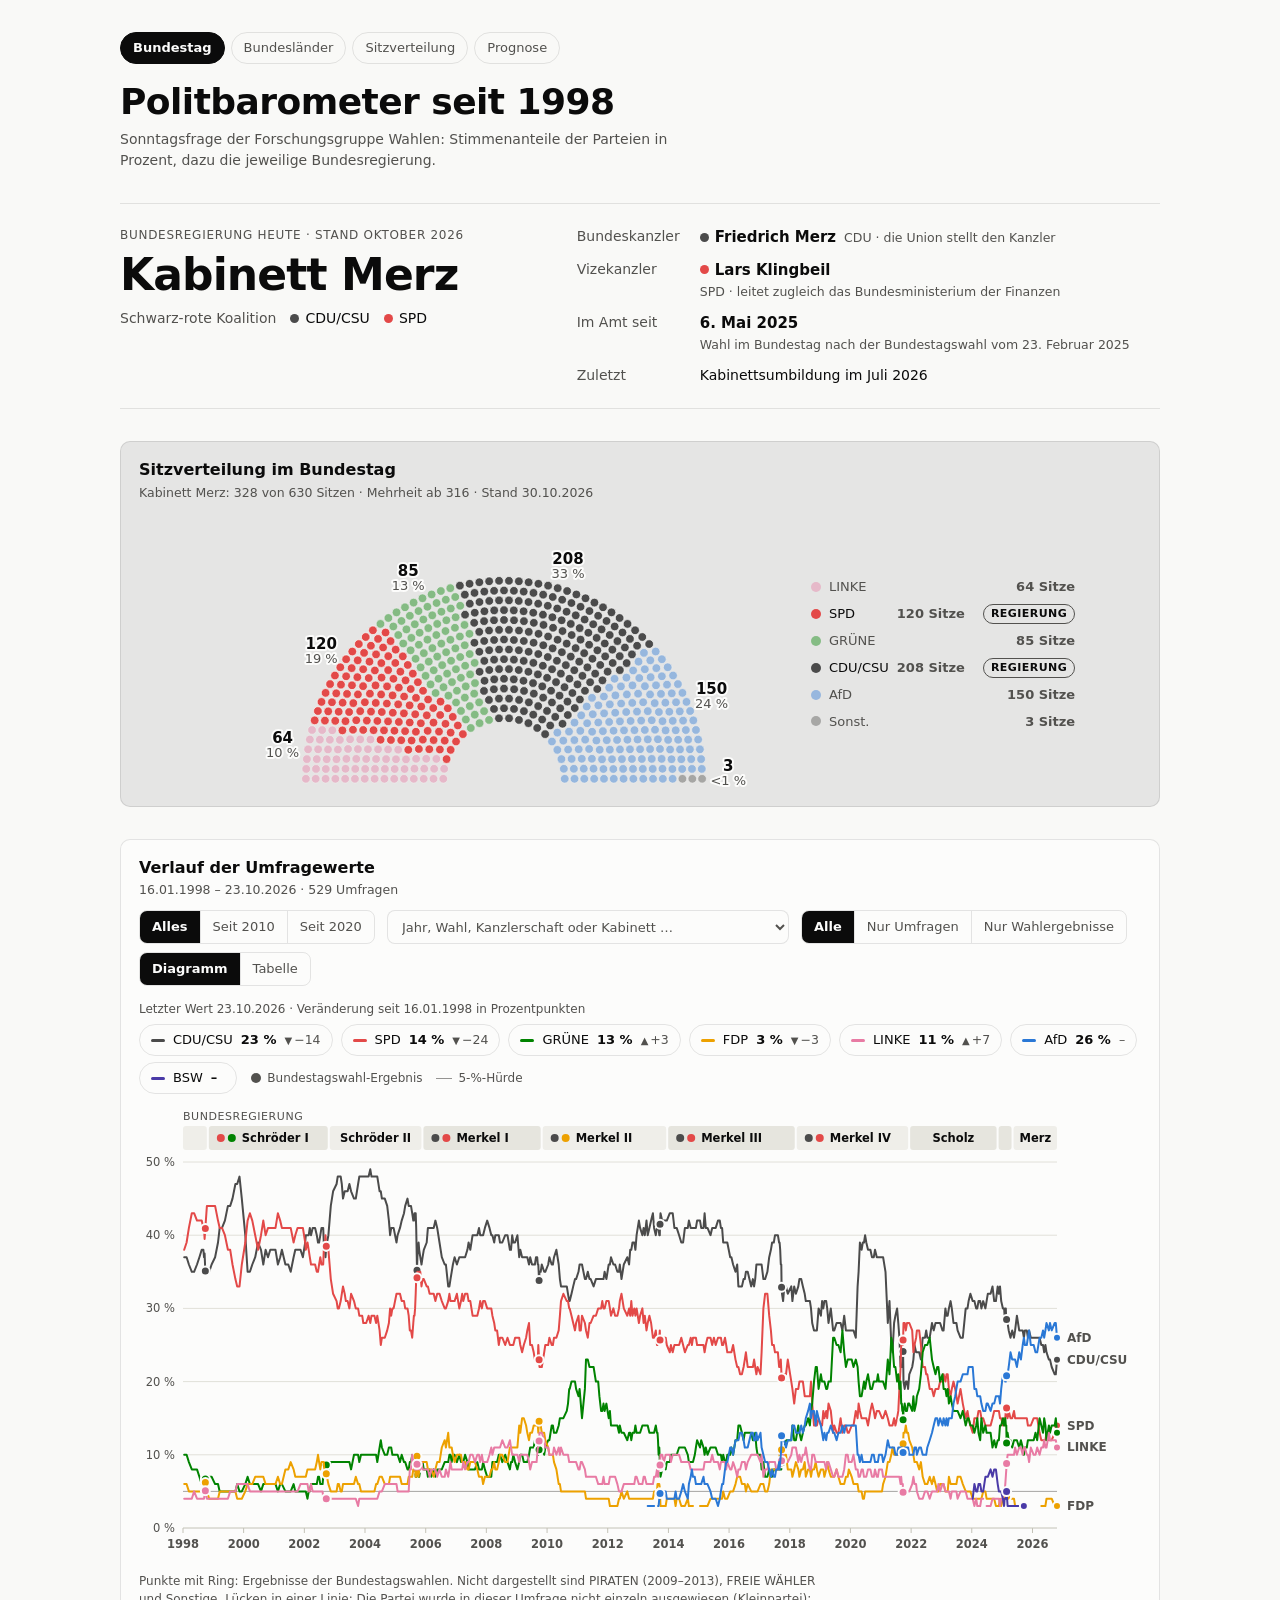
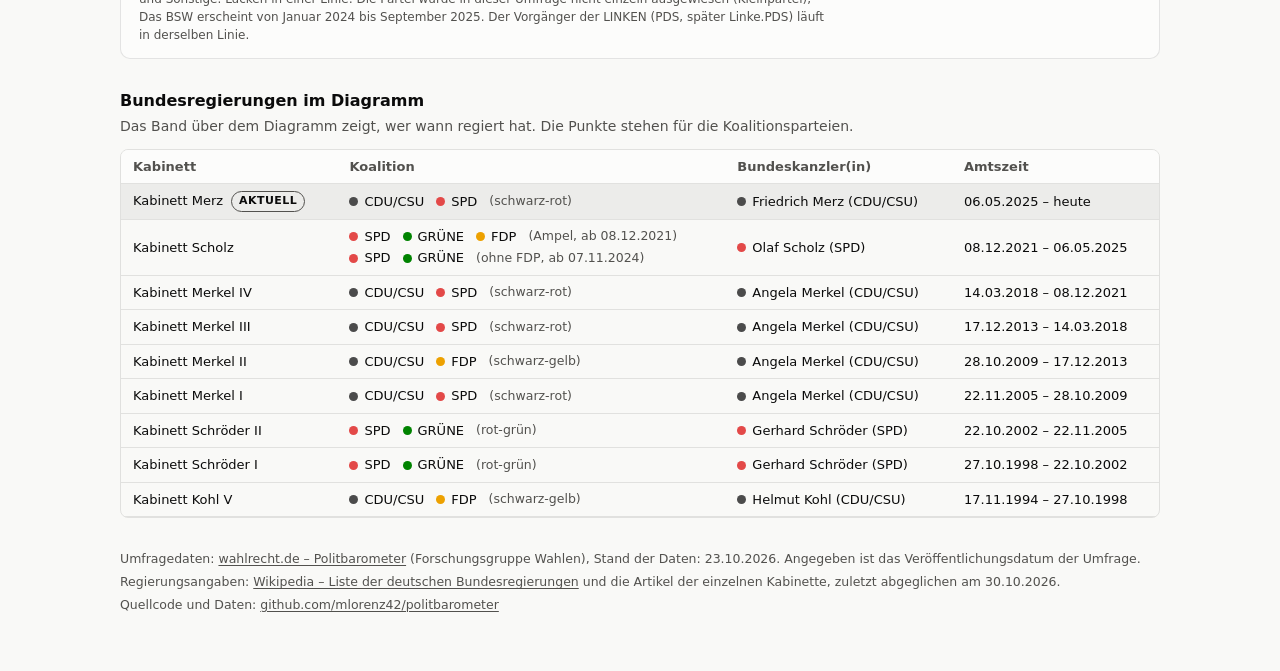
==== commit 92c9ab78: "Daten aktualisiert (2026-10-30)" ====
--- a/docs/index.html
+++ b/docs/index.html
@@ -780,8 +780,8 @@
   var TMAX = DATA[DATA.length - 1].t;
 
   var OPEN_END = "2100-01-01"; // laufende Amtszeit (in der JSON: to = null)
-  var GOV = {"stand":"2026-10-26","quelle":"https://de.wikipedia.org/wiki/Liste_der_deutschen_Bundesregierungen","aktuell":{"koalitionsname":"Schwarz-rote Koalition","kanzler_zusatz":"CDU · die Union stellt den Kanzler","vizekanzler":{"titel":"Vizekanzler","name":"Lars Klingbeil","partei":"spd","zusatz":"SPD · leitet zugleich das Bundesministerium der Finanzen"},"seit_zusatz":"Wahl im Bundestag nach der Bundestagswahl vom 23. Februar 2025","zuletzt":"Kabinettsumbildung im Juli 2026"},"kabinette":[{"name":"Kohl V","cab":"Kabinett Kohl V","title":"Bundeskanzler","who":"Helmut Kohl","wp":"cdu","from":"1994-11-17","to":"1998-10-27","ph":[{"from":"1994-11-17","to":"1998-10-27","co":["cdu","fdp"]}]},{"name":"Schröder I","cab":"Kabinett Schröder I","title":"Bundeskanzler","who":"Gerhard Schröder","wp":"spd","from":"1998-10-27","to":"2002-10-22","ph":[{"from":"1998-10-27","to":"2002-10-22","co":["spd","gru"]}]},{"name":"Schröder II","cab":"Kabinett Schröder II","title":"Bundeskanzler","who":"Gerhard Schröder","wp":"spd","from":"2002-10-22","to":"2005-11-22","ph":[{"from":"2002-10-22","to":"2005-11-22","co":["spd","gru"]}]},{"name":"Merkel I","cab":"Kabinett Merkel I","title":"Bundeskanzlerin","who":"Angela Merkel","wp":"cdu","from":"2005-11-22","to":"2009-10-28","ph":[{"from":"2005-11-22","to":"2009-10-28","co":["cdu","spd"]}]},{"name":"Merkel II","cab":"Kabinett Merkel II","title":"Bundeskanzlerin","who":"Angela Merkel","wp":"cdu","from":"2009-10-28","to":"2013-12-17","ph":[{"from":"2009-10-28","to":"2013-12-17","co":["cdu","fdp"]}]},{"name":"Merkel III","cab":"Kabinett Merkel III","title":"Bundeskanzlerin","who":"Angela Merkel","wp":"cdu","from":"2013-12-17","to":"2018-03-14","ph":[{"from":"2013-12-17","to":"2018-03-14","co":["cdu","spd"]}]},{"name":"Merkel IV","cab":"Kabinett Merkel IV","title":"Bundeskanzlerin","who":"Angela Merkel","wp":"cdu","from":"2018-03-14","to":"2021-12-08","ph":[{"from":"2018-03-14","to":"2021-12-08","co":["cdu","spd"]}]},{"name":"Scholz","cab":"Kabinett Scholz","title":"Bundeskanzler","who":"Olaf Scholz","wp":"spd","from":"2021-12-08","to":"2025-05-06","ph":[{"from":"2021-12-08","to":"2024-11-07","co":["spd","gru","fdp"]},{"from":"2024-11-07","to":"2025-05-06","co":["spd","gru"],"nm":"ohne FDP"}]},{"name":"Merz","cab":"Kabinett Merz","title":"Bundeskanzler","who":"Friedrich Merz","wp":"cdu","from":"2025-05-06","to":null,"ph":[{"from":"2025-05-06","to":null,"co":["cdu","spd"]}]}]};
-  var SITZE = {"stand":"2026-10-26","bund":{"quelle":"https://de.wikipedia.org/wiki/Deutscher_Bundestag","gesamt":630,"regierung":{"cab":"Kabinett Merz","sitze":328,"parteien":["cdu","spd"]},"reihenfolge":["lin","spd","gru","cdu","afd","x-sonst"],"sitze":{"spd":120,"gru":85,"cdu":208,"afd":150,"lin":64,"x-sonst":3},"parteien":{"x-sonst":"Sonst."}}};
+  var GOV = {"stand":"2026-10-30","quelle":"https://de.wikipedia.org/wiki/Liste_der_deutschen_Bundesregierungen","aktuell":{"koalitionsname":"Schwarz-rote Koalition","kanzler_zusatz":"CDU · die Union stellt den Kanzler","vizekanzler":{"titel":"Vizekanzler","name":"Lars Klingbeil","partei":"spd","zusatz":"SPD · leitet zugleich das Bundesministerium der Finanzen"},"seit_zusatz":"Wahl im Bundestag nach der Bundestagswahl vom 23. Februar 2025","zuletzt":"Kabinettsumbildung im Juli 2026"},"kabinette":[{"name":"Kohl V","cab":"Kabinett Kohl V","title":"Bundeskanzler","who":"Helmut Kohl","wp":"cdu","from":"1994-11-17","to":"1998-10-27","ph":[{"from":"1994-11-17","to":"1998-10-27","co":["cdu","fdp"]}]},{"name":"Schröder I","cab":"Kabinett Schröder I","title":"Bundeskanzler","who":"Gerhard Schröder","wp":"spd","from":"1998-10-27","to":"2002-10-22","ph":[{"from":"1998-10-27","to":"2002-10-22","co":["spd","gru"]}]},{"name":"Schröder II","cab":"Kabinett Schröder II","title":"Bundeskanzler","who":"Gerhard Schröder","wp":"spd","from":"2002-10-22","to":"2005-11-22","ph":[{"from":"2002-10-22","to":"2005-11-22","co":["spd","gru"]}]},{"name":"Merkel I","cab":"Kabinett Merkel I","title":"Bundeskanzlerin","who":"Angela Merkel","wp":"cdu","from":"2005-11-22","to":"2009-10-28","ph":[{"from":"2005-11-22","to":"2009-10-28","co":["cdu","spd"]}]},{"name":"Merkel II","cab":"Kabinett Merkel II","title":"Bundeskanzlerin","who":"Angela Merkel","wp":"cdu","from":"2009-10-28","to":"2013-12-17","ph":[{"from":"2009-10-28","to":"2013-12-17","co":["cdu","fdp"]}]},{"name":"Merkel III","cab":"Kabinett Merkel III","title":"Bundeskanzlerin","who":"Angela Merkel","wp":"cdu","from":"2013-12-17","to":"2018-03-14","ph":[{"from":"2013-12-17","to":"2018-03-14","co":["cdu","spd"]}]},{"name":"Merkel IV","cab":"Kabinett Merkel IV","title":"Bundeskanzlerin","who":"Angela Merkel","wp":"cdu","from":"2018-03-14","to":"2021-12-08","ph":[{"from":"2018-03-14","to":"2021-12-08","co":["cdu","spd"]}]},{"name":"Scholz","cab":"Kabinett Scholz","title":"Bundeskanzler","who":"Olaf Scholz","wp":"spd","from":"2021-12-08","to":"2025-05-06","ph":[{"from":"2021-12-08","to":"2024-11-07","co":["spd","gru","fdp"]},{"from":"2024-11-07","to":"2025-05-06","co":["spd","gru"],"nm":"ohne FDP"}]},{"name":"Merz","cab":"Kabinett Merz","title":"Bundeskanzler","who":"Friedrich Merz","wp":"cdu","from":"2025-05-06","to":null,"ph":[{"from":"2025-05-06","to":null,"co":["cdu","spd"]}]}]};
+  var SITZE = {"stand":"2026-10-30","bund":{"quelle":"https://de.wikipedia.org/wiki/Deutscher_Bundestag","gesamt":630,"regierung":{"cab":"Kabinett Merz","sitze":328,"parteien":["cdu","spd"]},"reihenfolge":["lin","spd","gru","cdu","afd","x-sonst"],"sitze":{"spd":120,"gru":85,"cdu":208,"afd":150,"lin":64,"x-sonst":3},"parteien":{"x-sonst":"Sonst."}}};
   var G = GOV.kabinette.map(function (g) {
     return {
       name: g.name, cab: g.cab, title: g.title, who: g.who, wp: g.wp, from: g.from, to: g.to || OPEN_END,
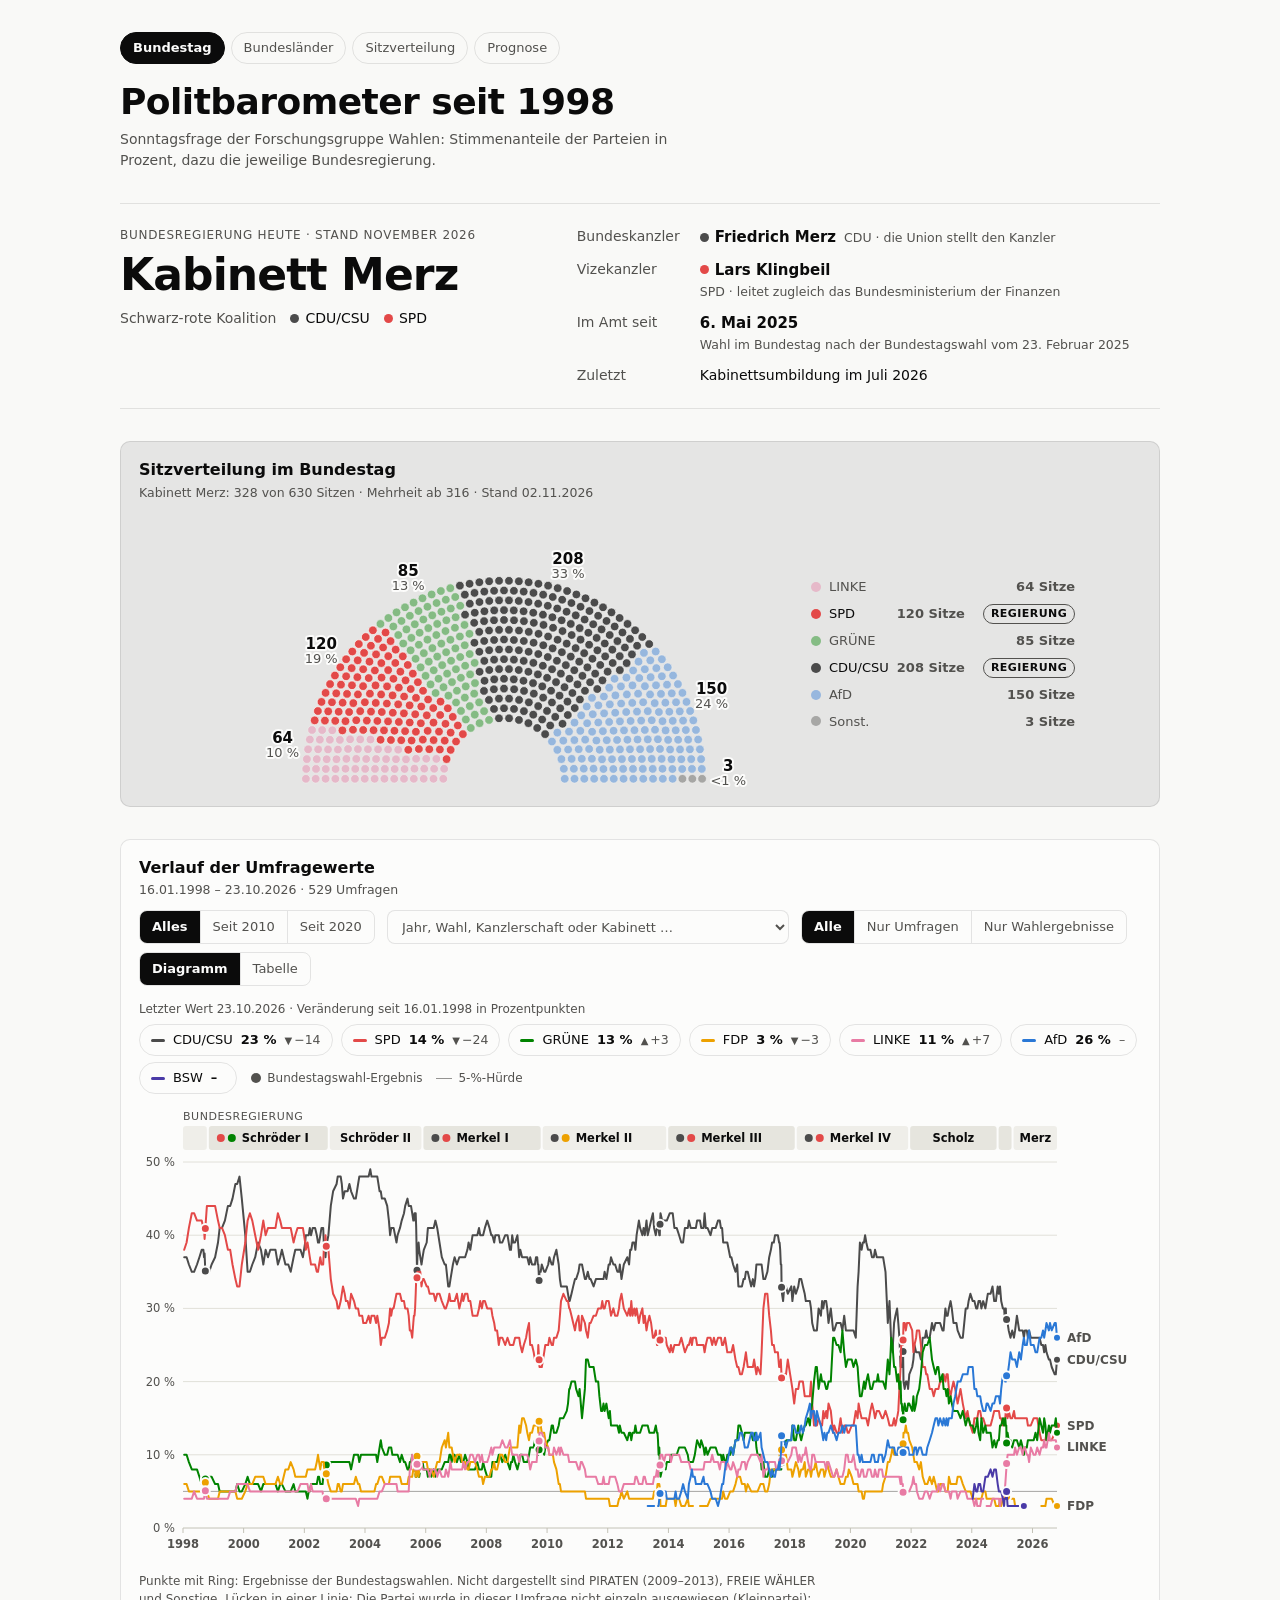
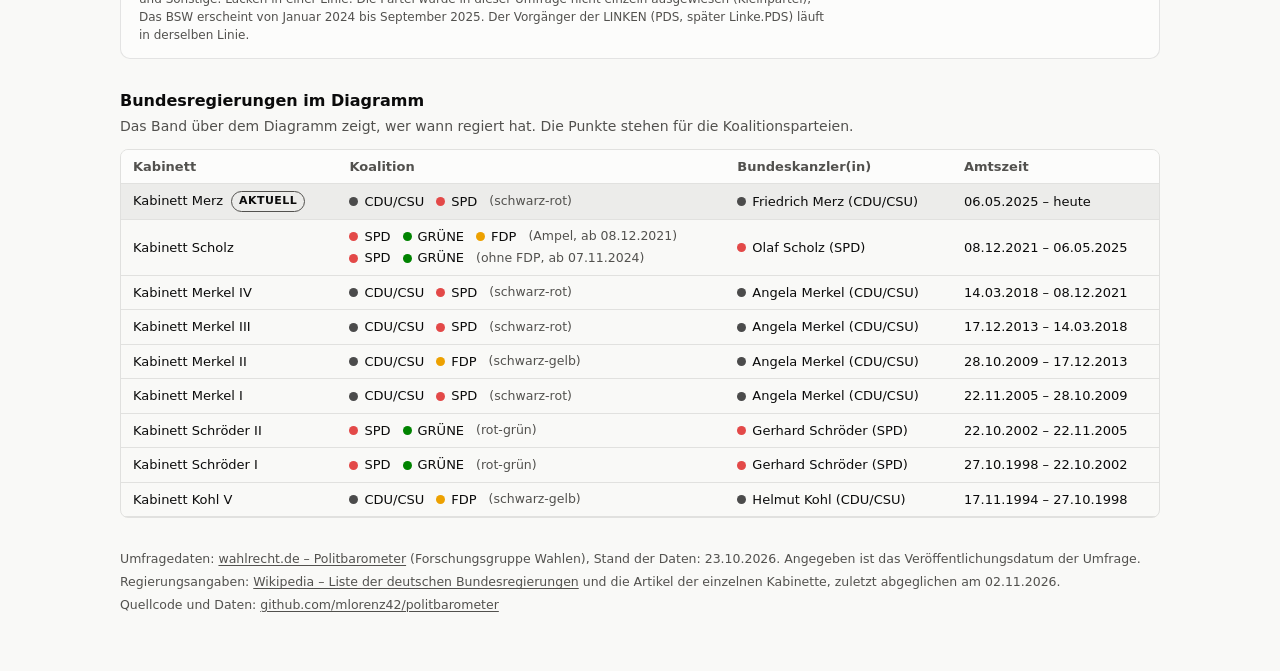
==== commit daede0f7: "Daten aktualisiert (2026-11-02)" ====
--- a/docs/index.html
+++ b/docs/index.html
@@ -780,8 +780,8 @@
   var TMAX = DATA[DATA.length - 1].t;
 
   var OPEN_END = "2100-01-01"; // laufende Amtszeit (in der JSON: to = null)
-  var GOV = {"stand":"2026-10-30","quelle":"https://de.wikipedia.org/wiki/Liste_der_deutschen_Bundesregierungen","aktuell":{"koalitionsname":"Schwarz-rote Koalition","kanzler_zusatz":"CDU · die Union stellt den Kanzler","vizekanzler":{"titel":"Vizekanzler","name":"Lars Klingbeil","partei":"spd","zusatz":"SPD · leitet zugleich das Bundesministerium der Finanzen"},"seit_zusatz":"Wahl im Bundestag nach der Bundestagswahl vom 23. Februar 2025","zuletzt":"Kabinettsumbildung im Juli 2026"},"kabinette":[{"name":"Kohl V","cab":"Kabinett Kohl V","title":"Bundeskanzler","who":"Helmut Kohl","wp":"cdu","from":"1994-11-17","to":"1998-10-27","ph":[{"from":"1994-11-17","to":"1998-10-27","co":["cdu","fdp"]}]},{"name":"Schröder I","cab":"Kabinett Schröder I","title":"Bundeskanzler","who":"Gerhard Schröder","wp":"spd","from":"1998-10-27","to":"2002-10-22","ph":[{"from":"1998-10-27","to":"2002-10-22","co":["spd","gru"]}]},{"name":"Schröder II","cab":"Kabinett Schröder II","title":"Bundeskanzler","who":"Gerhard Schröder","wp":"spd","from":"2002-10-22","to":"2005-11-22","ph":[{"from":"2002-10-22","to":"2005-11-22","co":["spd","gru"]}]},{"name":"Merkel I","cab":"Kabinett Merkel I","title":"Bundeskanzlerin","who":"Angela Merkel","wp":"cdu","from":"2005-11-22","to":"2009-10-28","ph":[{"from":"2005-11-22","to":"2009-10-28","co":["cdu","spd"]}]},{"name":"Merkel II","cab":"Kabinett Merkel II","title":"Bundeskanzlerin","who":"Angela Merkel","wp":"cdu","from":"2009-10-28","to":"2013-12-17","ph":[{"from":"2009-10-28","to":"2013-12-17","co":["cdu","fdp"]}]},{"name":"Merkel III","cab":"Kabinett Merkel III","title":"Bundeskanzlerin","who":"Angela Merkel","wp":"cdu","from":"2013-12-17","to":"2018-03-14","ph":[{"from":"2013-12-17","to":"2018-03-14","co":["cdu","spd"]}]},{"name":"Merkel IV","cab":"Kabinett Merkel IV","title":"Bundeskanzlerin","who":"Angela Merkel","wp":"cdu","from":"2018-03-14","to":"2021-12-08","ph":[{"from":"2018-03-14","to":"2021-12-08","co":["cdu","spd"]}]},{"name":"Scholz","cab":"Kabinett Scholz","title":"Bundeskanzler","who":"Olaf Scholz","wp":"spd","from":"2021-12-08","to":"2025-05-06","ph":[{"from":"2021-12-08","to":"2024-11-07","co":["spd","gru","fdp"]},{"from":"2024-11-07","to":"2025-05-06","co":["spd","gru"],"nm":"ohne FDP"}]},{"name":"Merz","cab":"Kabinett Merz","title":"Bundeskanzler","who":"Friedrich Merz","wp":"cdu","from":"2025-05-06","to":null,"ph":[{"from":"2025-05-06","to":null,"co":["cdu","spd"]}]}]};
-  var SITZE = {"stand":"2026-10-30","bund":{"quelle":"https://de.wikipedia.org/wiki/Deutscher_Bundestag","gesamt":630,"regierung":{"cab":"Kabinett Merz","sitze":328,"parteien":["cdu","spd"]},"reihenfolge":["lin","spd","gru","cdu","afd","x-sonst"],"sitze":{"spd":120,"gru":85,"cdu":208,"afd":150,"lin":64,"x-sonst":3},"parteien":{"x-sonst":"Sonst."}}};
+  var GOV = {"stand":"2026-11-02","quelle":"https://de.wikipedia.org/wiki/Liste_der_deutschen_Bundesregierungen","aktuell":{"koalitionsname":"Schwarz-rote Koalition","kanzler_zusatz":"CDU · die Union stellt den Kanzler","vizekanzler":{"titel":"Vizekanzler","name":"Lars Klingbeil","partei":"spd","zusatz":"SPD · leitet zugleich das Bundesministerium der Finanzen"},"seit_zusatz":"Wahl im Bundestag nach der Bundestagswahl vom 23. Februar 2025","zuletzt":"Kabinettsumbildung im Juli 2026"},"kabinette":[{"name":"Kohl V","cab":"Kabinett Kohl V","title":"Bundeskanzler","who":"Helmut Kohl","wp":"cdu","from":"1994-11-17","to":"1998-10-27","ph":[{"from":"1994-11-17","to":"1998-10-27","co":["cdu","fdp"]}]},{"name":"Schröder I","cab":"Kabinett Schröder I","title":"Bundeskanzler","who":"Gerhard Schröder","wp":"spd","from":"1998-10-27","to":"2002-10-22","ph":[{"from":"1998-10-27","to":"2002-10-22","co":["spd","gru"]}]},{"name":"Schröder II","cab":"Kabinett Schröder II","title":"Bundeskanzler","who":"Gerhard Schröder","wp":"spd","from":"2002-10-22","to":"2005-11-22","ph":[{"from":"2002-10-22","to":"2005-11-22","co":["spd","gru"]}]},{"name":"Merkel I","cab":"Kabinett Merkel I","title":"Bundeskanzlerin","who":"Angela Merkel","wp":"cdu","from":"2005-11-22","to":"2009-10-28","ph":[{"from":"2005-11-22","to":"2009-10-28","co":["cdu","spd"]}]},{"name":"Merkel II","cab":"Kabinett Merkel II","title":"Bundeskanzlerin","who":"Angela Merkel","wp":"cdu","from":"2009-10-28","to":"2013-12-17","ph":[{"from":"2009-10-28","to":"2013-12-17","co":["cdu","fdp"]}]},{"name":"Merkel III","cab":"Kabinett Merkel III","title":"Bundeskanzlerin","who":"Angela Merkel","wp":"cdu","from":"2013-12-17","to":"2018-03-14","ph":[{"from":"2013-12-17","to":"2018-03-14","co":["cdu","spd"]}]},{"name":"Merkel IV","cab":"Kabinett Merkel IV","title":"Bundeskanzlerin","who":"Angela Merkel","wp":"cdu","from":"2018-03-14","to":"2021-12-08","ph":[{"from":"2018-03-14","to":"2021-12-08","co":["cdu","spd"]}]},{"name":"Scholz","cab":"Kabinett Scholz","title":"Bundeskanzler","who":"Olaf Scholz","wp":"spd","from":"2021-12-08","to":"2025-05-06","ph":[{"from":"2021-12-08","to":"2024-11-07","co":["spd","gru","fdp"]},{"from":"2024-11-07","to":"2025-05-06","co":["spd","gru"],"nm":"ohne FDP"}]},{"name":"Merz","cab":"Kabinett Merz","title":"Bundeskanzler","who":"Friedrich Merz","wp":"cdu","from":"2025-05-06","to":null,"ph":[{"from":"2025-05-06","to":null,"co":["cdu","spd"]}]}]};
+  var SITZE = {"stand":"2026-11-02","bund":{"quelle":"https://de.wikipedia.org/wiki/Deutscher_Bundestag","gesamt":630,"regierung":{"cab":"Kabinett Merz","sitze":328,"parteien":["cdu","spd"]},"reihenfolge":["lin","spd","gru","cdu","afd","x-sonst"],"sitze":{"spd":120,"gru":85,"cdu":208,"afd":150,"lin":64,"x-sonst":3},"parteien":{"x-sonst":"Sonst."}}};
   var G = GOV.kabinette.map(function (g) {
     return {
       name: g.name, cab: g.cab, title: g.title, who: g.who, wp: g.wp, from: g.from, to: g.to || OPEN_END,
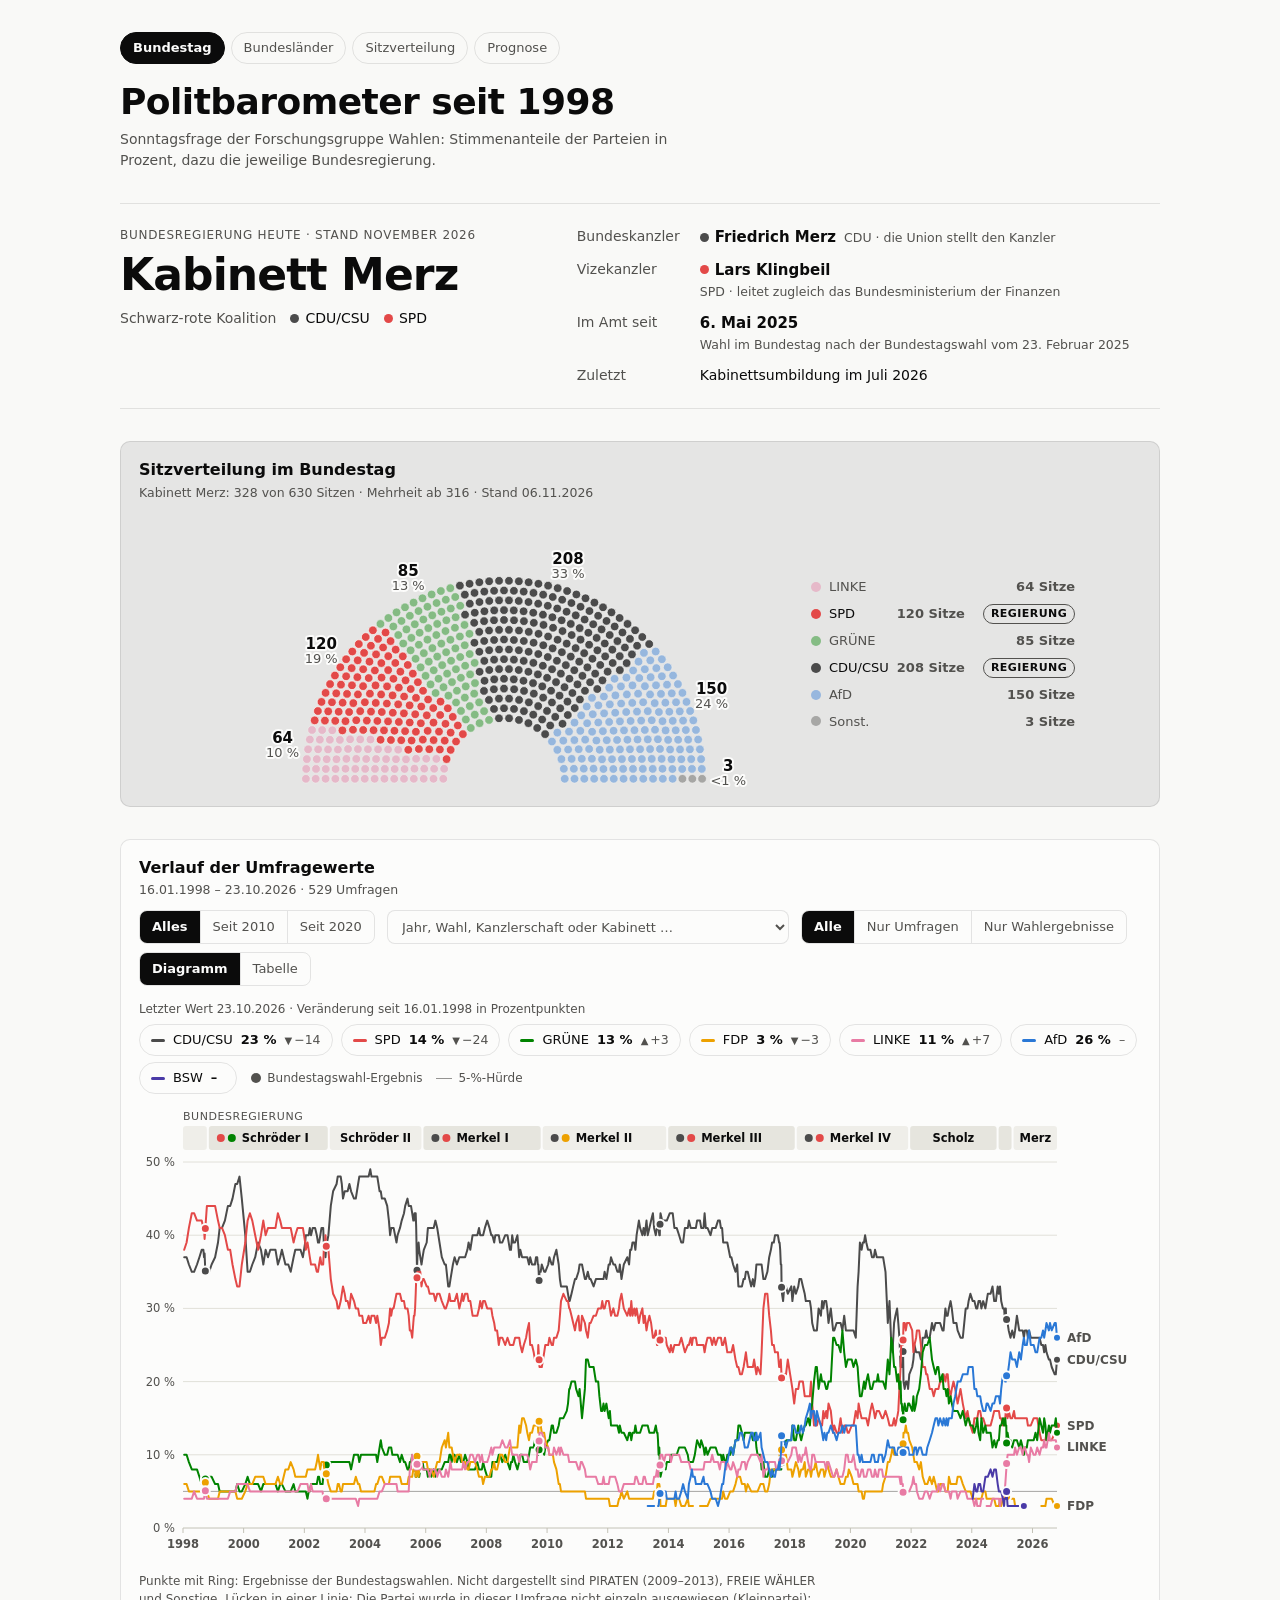
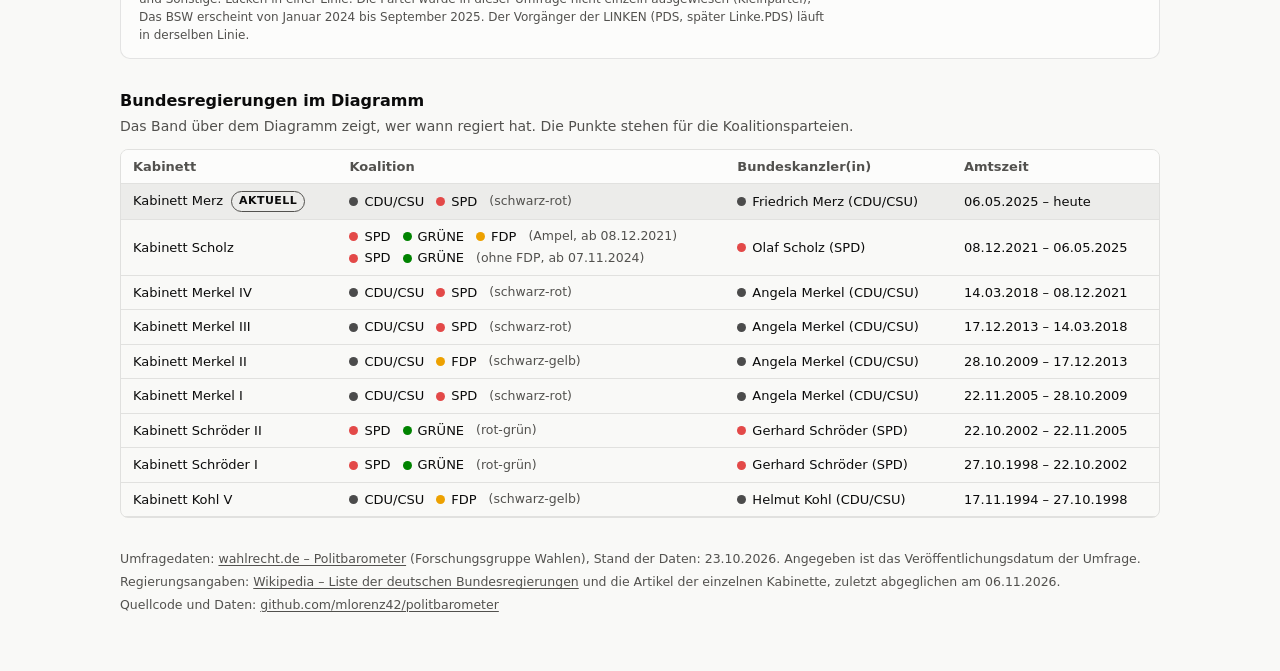
==== commit 1ac24678: "Daten aktualisiert (2026-11-06)" ====
--- a/docs/index.html
+++ b/docs/index.html
@@ -780,8 +780,8 @@
   var TMAX = DATA[DATA.length - 1].t;
 
   var OPEN_END = "2100-01-01"; // laufende Amtszeit (in der JSON: to = null)
-  var GOV = {"stand":"2026-11-02","quelle":"https://de.wikipedia.org/wiki/Liste_der_deutschen_Bundesregierungen","aktuell":{"koalitionsname":"Schwarz-rote Koalition","kanzler_zusatz":"CDU · die Union stellt den Kanzler","vizekanzler":{"titel":"Vizekanzler","name":"Lars Klingbeil","partei":"spd","zusatz":"SPD · leitet zugleich das Bundesministerium der Finanzen"},"seit_zusatz":"Wahl im Bundestag nach der Bundestagswahl vom 23. Februar 2025","zuletzt":"Kabinettsumbildung im Juli 2026"},"kabinette":[{"name":"Kohl V","cab":"Kabinett Kohl V","title":"Bundeskanzler","who":"Helmut Kohl","wp":"cdu","from":"1994-11-17","to":"1998-10-27","ph":[{"from":"1994-11-17","to":"1998-10-27","co":["cdu","fdp"]}]},{"name":"Schröder I","cab":"Kabinett Schröder I","title":"Bundeskanzler","who":"Gerhard Schröder","wp":"spd","from":"1998-10-27","to":"2002-10-22","ph":[{"from":"1998-10-27","to":"2002-10-22","co":["spd","gru"]}]},{"name":"Schröder II","cab":"Kabinett Schröder II","title":"Bundeskanzler","who":"Gerhard Schröder","wp":"spd","from":"2002-10-22","to":"2005-11-22","ph":[{"from":"2002-10-22","to":"2005-11-22","co":["spd","gru"]}]},{"name":"Merkel I","cab":"Kabinett Merkel I","title":"Bundeskanzlerin","who":"Angela Merkel","wp":"cdu","from":"2005-11-22","to":"2009-10-28","ph":[{"from":"2005-11-22","to":"2009-10-28","co":["cdu","spd"]}]},{"name":"Merkel II","cab":"Kabinett Merkel II","title":"Bundeskanzlerin","who":"Angela Merkel","wp":"cdu","from":"2009-10-28","to":"2013-12-17","ph":[{"from":"2009-10-28","to":"2013-12-17","co":["cdu","fdp"]}]},{"name":"Merkel III","cab":"Kabinett Merkel III","title":"Bundeskanzlerin","who":"Angela Merkel","wp":"cdu","from":"2013-12-17","to":"2018-03-14","ph":[{"from":"2013-12-17","to":"2018-03-14","co":["cdu","spd"]}]},{"name":"Merkel IV","cab":"Kabinett Merkel IV","title":"Bundeskanzlerin","who":"Angela Merkel","wp":"cdu","from":"2018-03-14","to":"2021-12-08","ph":[{"from":"2018-03-14","to":"2021-12-08","co":["cdu","spd"]}]},{"name":"Scholz","cab":"Kabinett Scholz","title":"Bundeskanzler","who":"Olaf Scholz","wp":"spd","from":"2021-12-08","to":"2025-05-06","ph":[{"from":"2021-12-08","to":"2024-11-07","co":["spd","gru","fdp"]},{"from":"2024-11-07","to":"2025-05-06","co":["spd","gru"],"nm":"ohne FDP"}]},{"name":"Merz","cab":"Kabinett Merz","title":"Bundeskanzler","who":"Friedrich Merz","wp":"cdu","from":"2025-05-06","to":null,"ph":[{"from":"2025-05-06","to":null,"co":["cdu","spd"]}]}]};
-  var SITZE = {"stand":"2026-11-02","bund":{"quelle":"https://de.wikipedia.org/wiki/Deutscher_Bundestag","gesamt":630,"regierung":{"cab":"Kabinett Merz","sitze":328,"parteien":["cdu","spd"]},"reihenfolge":["lin","spd","gru","cdu","afd","x-sonst"],"sitze":{"spd":120,"gru":85,"cdu":208,"afd":150,"lin":64,"x-sonst":3},"parteien":{"x-sonst":"Sonst."}}};
+  var GOV = {"stand":"2026-11-06","quelle":"https://de.wikipedia.org/wiki/Liste_der_deutschen_Bundesregierungen","aktuell":{"koalitionsname":"Schwarz-rote Koalition","kanzler_zusatz":"CDU · die Union stellt den Kanzler","vizekanzler":{"titel":"Vizekanzler","name":"Lars Klingbeil","partei":"spd","zusatz":"SPD · leitet zugleich das Bundesministerium der Finanzen"},"seit_zusatz":"Wahl im Bundestag nach der Bundestagswahl vom 23. Februar 2025","zuletzt":"Kabinettsumbildung im Juli 2026"},"kabinette":[{"name":"Kohl V","cab":"Kabinett Kohl V","title":"Bundeskanzler","who":"Helmut Kohl","wp":"cdu","from":"1994-11-17","to":"1998-10-27","ph":[{"from":"1994-11-17","to":"1998-10-27","co":["cdu","fdp"]}]},{"name":"Schröder I","cab":"Kabinett Schröder I","title":"Bundeskanzler","who":"Gerhard Schröder","wp":"spd","from":"1998-10-27","to":"2002-10-22","ph":[{"from":"1998-10-27","to":"2002-10-22","co":["spd","gru"]}]},{"name":"Schröder II","cab":"Kabinett Schröder II","title":"Bundeskanzler","who":"Gerhard Schröder","wp":"spd","from":"2002-10-22","to":"2005-11-22","ph":[{"from":"2002-10-22","to":"2005-11-22","co":["spd","gru"]}]},{"name":"Merkel I","cab":"Kabinett Merkel I","title":"Bundeskanzlerin","who":"Angela Merkel","wp":"cdu","from":"2005-11-22","to":"2009-10-28","ph":[{"from":"2005-11-22","to":"2009-10-28","co":["cdu","spd"]}]},{"name":"Merkel II","cab":"Kabinett Merkel II","title":"Bundeskanzlerin","who":"Angela Merkel","wp":"cdu","from":"2009-10-28","to":"2013-12-17","ph":[{"from":"2009-10-28","to":"2013-12-17","co":["cdu","fdp"]}]},{"name":"Merkel III","cab":"Kabinett Merkel III","title":"Bundeskanzlerin","who":"Angela Merkel","wp":"cdu","from":"2013-12-17","to":"2018-03-14","ph":[{"from":"2013-12-17","to":"2018-03-14","co":["cdu","spd"]}]},{"name":"Merkel IV","cab":"Kabinett Merkel IV","title":"Bundeskanzlerin","who":"Angela Merkel","wp":"cdu","from":"2018-03-14","to":"2021-12-08","ph":[{"from":"2018-03-14","to":"2021-12-08","co":["cdu","spd"]}]},{"name":"Scholz","cab":"Kabinett Scholz","title":"Bundeskanzler","who":"Olaf Scholz","wp":"spd","from":"2021-12-08","to":"2025-05-06","ph":[{"from":"2021-12-08","to":"2024-11-07","co":["spd","gru","fdp"]},{"from":"2024-11-07","to":"2025-05-06","co":["spd","gru"],"nm":"ohne FDP"}]},{"name":"Merz","cab":"Kabinett Merz","title":"Bundeskanzler","who":"Friedrich Merz","wp":"cdu","from":"2025-05-06","to":null,"ph":[{"from":"2025-05-06","to":null,"co":["cdu","spd"]}]}]};
+  var SITZE = {"stand":"2026-11-06","bund":{"quelle":"https://de.wikipedia.org/wiki/Deutscher_Bundestag","gesamt":630,"regierung":{"cab":"Kabinett Merz","sitze":328,"parteien":["cdu","spd"]},"reihenfolge":["lin","spd","gru","cdu","afd","x-sonst"],"sitze":{"spd":120,"gru":85,"cdu":208,"afd":150,"lin":64,"x-sonst":3},"parteien":{"x-sonst":"Sonst."}}};
   var G = GOV.kabinette.map(function (g) {
     return {
       name: g.name, cab: g.cab, title: g.title, who: g.who, wp: g.wp, from: g.from, to: g.to || OPEN_END,
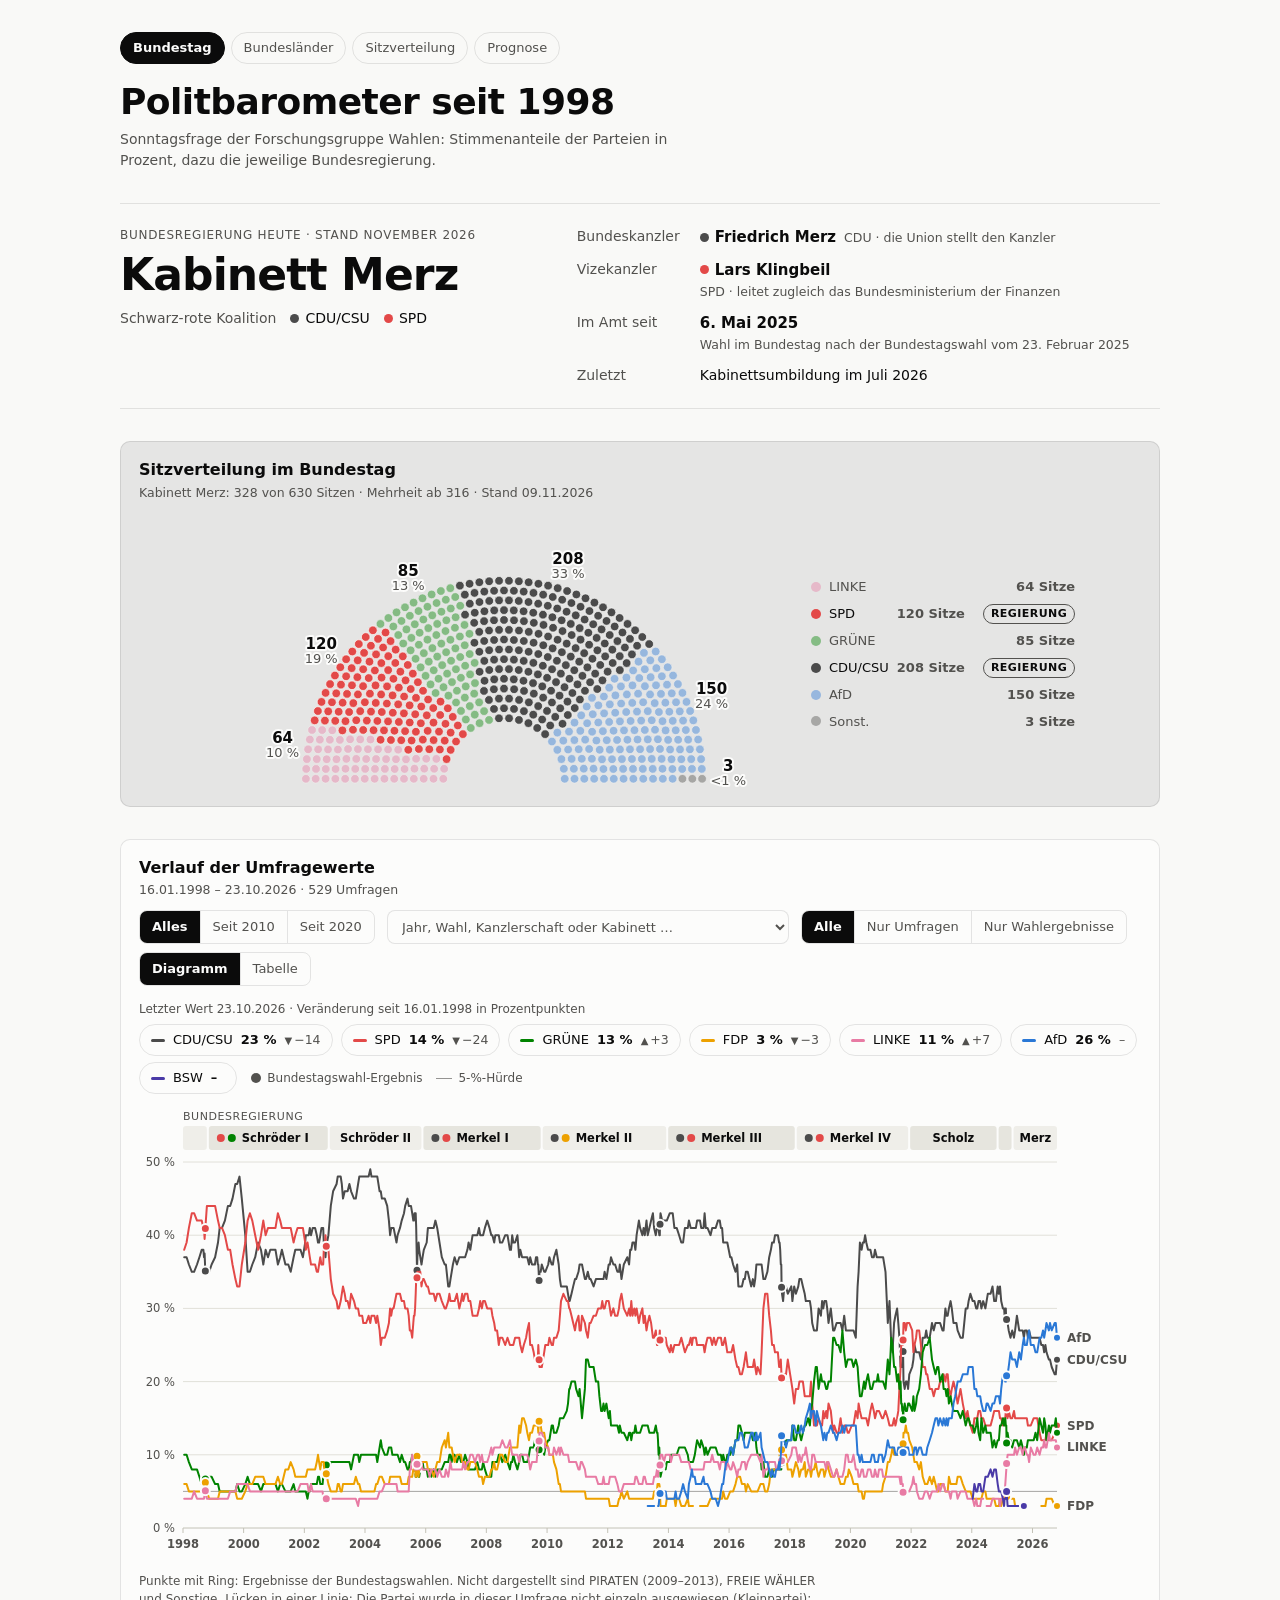
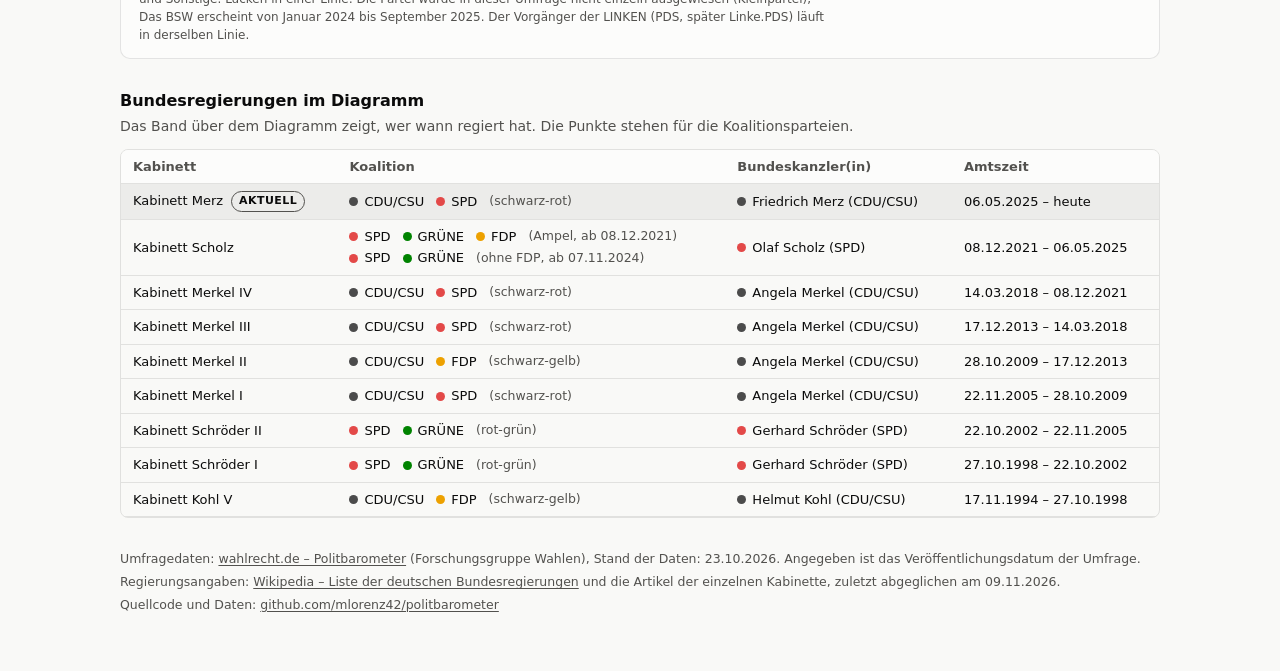
==== commit 0b069027: "Daten aktualisiert (2026-11-09)" ====
--- a/docs/index.html
+++ b/docs/index.html
@@ -780,8 +780,8 @@
   var TMAX = DATA[DATA.length - 1].t;
 
   var OPEN_END = "2100-01-01"; // laufende Amtszeit (in der JSON: to = null)
-  var GOV = {"stand":"2026-11-06","quelle":"https://de.wikipedia.org/wiki/Liste_der_deutschen_Bundesregierungen","aktuell":{"koalitionsname":"Schwarz-rote Koalition","kanzler_zusatz":"CDU · die Union stellt den Kanzler","vizekanzler":{"titel":"Vizekanzler","name":"Lars Klingbeil","partei":"spd","zusatz":"SPD · leitet zugleich das Bundesministerium der Finanzen"},"seit_zusatz":"Wahl im Bundestag nach der Bundestagswahl vom 23. Februar 2025","zuletzt":"Kabinettsumbildung im Juli 2026"},"kabinette":[{"name":"Kohl V","cab":"Kabinett Kohl V","title":"Bundeskanzler","who":"Helmut Kohl","wp":"cdu","from":"1994-11-17","to":"1998-10-27","ph":[{"from":"1994-11-17","to":"1998-10-27","co":["cdu","fdp"]}]},{"name":"Schröder I","cab":"Kabinett Schröder I","title":"Bundeskanzler","who":"Gerhard Schröder","wp":"spd","from":"1998-10-27","to":"2002-10-22","ph":[{"from":"1998-10-27","to":"2002-10-22","co":["spd","gru"]}]},{"name":"Schröder II","cab":"Kabinett Schröder II","title":"Bundeskanzler","who":"Gerhard Schröder","wp":"spd","from":"2002-10-22","to":"2005-11-22","ph":[{"from":"2002-10-22","to":"2005-11-22","co":["spd","gru"]}]},{"name":"Merkel I","cab":"Kabinett Merkel I","title":"Bundeskanzlerin","who":"Angela Merkel","wp":"cdu","from":"2005-11-22","to":"2009-10-28","ph":[{"from":"2005-11-22","to":"2009-10-28","co":["cdu","spd"]}]},{"name":"Merkel II","cab":"Kabinett Merkel II","title":"Bundeskanzlerin","who":"Angela Merkel","wp":"cdu","from":"2009-10-28","to":"2013-12-17","ph":[{"from":"2009-10-28","to":"2013-12-17","co":["cdu","fdp"]}]},{"name":"Merkel III","cab":"Kabinett Merkel III","title":"Bundeskanzlerin","who":"Angela Merkel","wp":"cdu","from":"2013-12-17","to":"2018-03-14","ph":[{"from":"2013-12-17","to":"2018-03-14","co":["cdu","spd"]}]},{"name":"Merkel IV","cab":"Kabinett Merkel IV","title":"Bundeskanzlerin","who":"Angela Merkel","wp":"cdu","from":"2018-03-14","to":"2021-12-08","ph":[{"from":"2018-03-14","to":"2021-12-08","co":["cdu","spd"]}]},{"name":"Scholz","cab":"Kabinett Scholz","title":"Bundeskanzler","who":"Olaf Scholz","wp":"spd","from":"2021-12-08","to":"2025-05-06","ph":[{"from":"2021-12-08","to":"2024-11-07","co":["spd","gru","fdp"]},{"from":"2024-11-07","to":"2025-05-06","co":["spd","gru"],"nm":"ohne FDP"}]},{"name":"Merz","cab":"Kabinett Merz","title":"Bundeskanzler","who":"Friedrich Merz","wp":"cdu","from":"2025-05-06","to":null,"ph":[{"from":"2025-05-06","to":null,"co":["cdu","spd"]}]}]};
-  var SITZE = {"stand":"2026-11-06","bund":{"quelle":"https://de.wikipedia.org/wiki/Deutscher_Bundestag","gesamt":630,"regierung":{"cab":"Kabinett Merz","sitze":328,"parteien":["cdu","spd"]},"reihenfolge":["lin","spd","gru","cdu","afd","x-sonst"],"sitze":{"spd":120,"gru":85,"cdu":208,"afd":150,"lin":64,"x-sonst":3},"parteien":{"x-sonst":"Sonst."}}};
+  var GOV = {"stand":"2026-11-09","quelle":"https://de.wikipedia.org/wiki/Liste_der_deutschen_Bundesregierungen","aktuell":{"koalitionsname":"Schwarz-rote Koalition","kanzler_zusatz":"CDU · die Union stellt den Kanzler","vizekanzler":{"titel":"Vizekanzler","name":"Lars Klingbeil","partei":"spd","zusatz":"SPD · leitet zugleich das Bundesministerium der Finanzen"},"seit_zusatz":"Wahl im Bundestag nach der Bundestagswahl vom 23. Februar 2025","zuletzt":"Kabinettsumbildung im Juli 2026"},"kabinette":[{"name":"Kohl V","cab":"Kabinett Kohl V","title":"Bundeskanzler","who":"Helmut Kohl","wp":"cdu","from":"1994-11-17","to":"1998-10-27","ph":[{"from":"1994-11-17","to":"1998-10-27","co":["cdu","fdp"]}]},{"name":"Schröder I","cab":"Kabinett Schröder I","title":"Bundeskanzler","who":"Gerhard Schröder","wp":"spd","from":"1998-10-27","to":"2002-10-22","ph":[{"from":"1998-10-27","to":"2002-10-22","co":["spd","gru"]}]},{"name":"Schröder II","cab":"Kabinett Schröder II","title":"Bundeskanzler","who":"Gerhard Schröder","wp":"spd","from":"2002-10-22","to":"2005-11-22","ph":[{"from":"2002-10-22","to":"2005-11-22","co":["spd","gru"]}]},{"name":"Merkel I","cab":"Kabinett Merkel I","title":"Bundeskanzlerin","who":"Angela Merkel","wp":"cdu","from":"2005-11-22","to":"2009-10-28","ph":[{"from":"2005-11-22","to":"2009-10-28","co":["cdu","spd"]}]},{"name":"Merkel II","cab":"Kabinett Merkel II","title":"Bundeskanzlerin","who":"Angela Merkel","wp":"cdu","from":"2009-10-28","to":"2013-12-17","ph":[{"from":"2009-10-28","to":"2013-12-17","co":["cdu","fdp"]}]},{"name":"Merkel III","cab":"Kabinett Merkel III","title":"Bundeskanzlerin","who":"Angela Merkel","wp":"cdu","from":"2013-12-17","to":"2018-03-14","ph":[{"from":"2013-12-17","to":"2018-03-14","co":["cdu","spd"]}]},{"name":"Merkel IV","cab":"Kabinett Merkel IV","title":"Bundeskanzlerin","who":"Angela Merkel","wp":"cdu","from":"2018-03-14","to":"2021-12-08","ph":[{"from":"2018-03-14","to":"2021-12-08","co":["cdu","spd"]}]},{"name":"Scholz","cab":"Kabinett Scholz","title":"Bundeskanzler","who":"Olaf Scholz","wp":"spd","from":"2021-12-08","to":"2025-05-06","ph":[{"from":"2021-12-08","to":"2024-11-07","co":["spd","gru","fdp"]},{"from":"2024-11-07","to":"2025-05-06","co":["spd","gru"],"nm":"ohne FDP"}]},{"name":"Merz","cab":"Kabinett Merz","title":"Bundeskanzler","who":"Friedrich Merz","wp":"cdu","from":"2025-05-06","to":null,"ph":[{"from":"2025-05-06","to":null,"co":["cdu","spd"]}]}]};
+  var SITZE = {"stand":"2026-11-09","bund":{"quelle":"https://de.wikipedia.org/wiki/Deutscher_Bundestag","gesamt":630,"regierung":{"cab":"Kabinett Merz","sitze":328,"parteien":["cdu","spd"]},"reihenfolge":["lin","spd","gru","cdu","afd","x-sonst"],"sitze":{"spd":120,"gru":85,"cdu":208,"afd":150,"lin":64,"x-sonst":3},"parteien":{"x-sonst":"Sonst."}}};
   var G = GOV.kabinette.map(function (g) {
     return {
       name: g.name, cab: g.cab, title: g.title, who: g.who, wp: g.wp, from: g.from, to: g.to || OPEN_END,
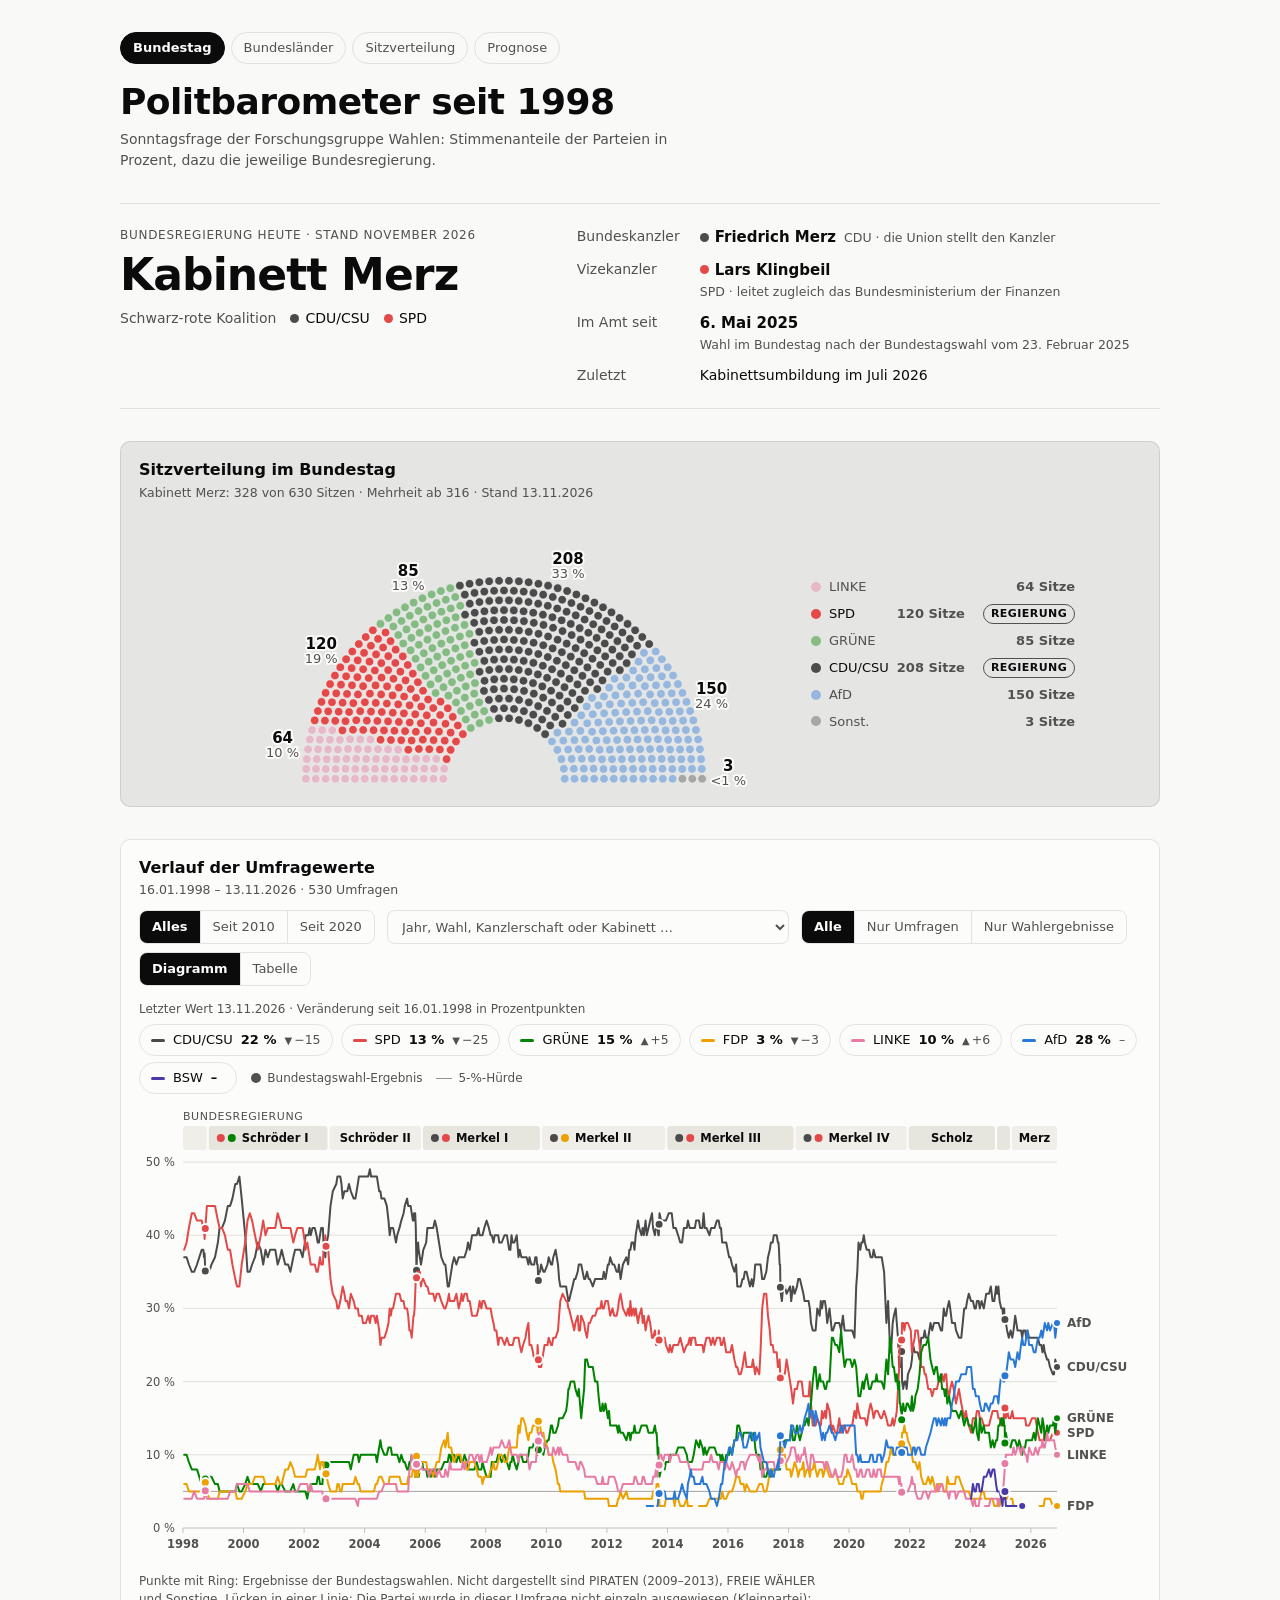
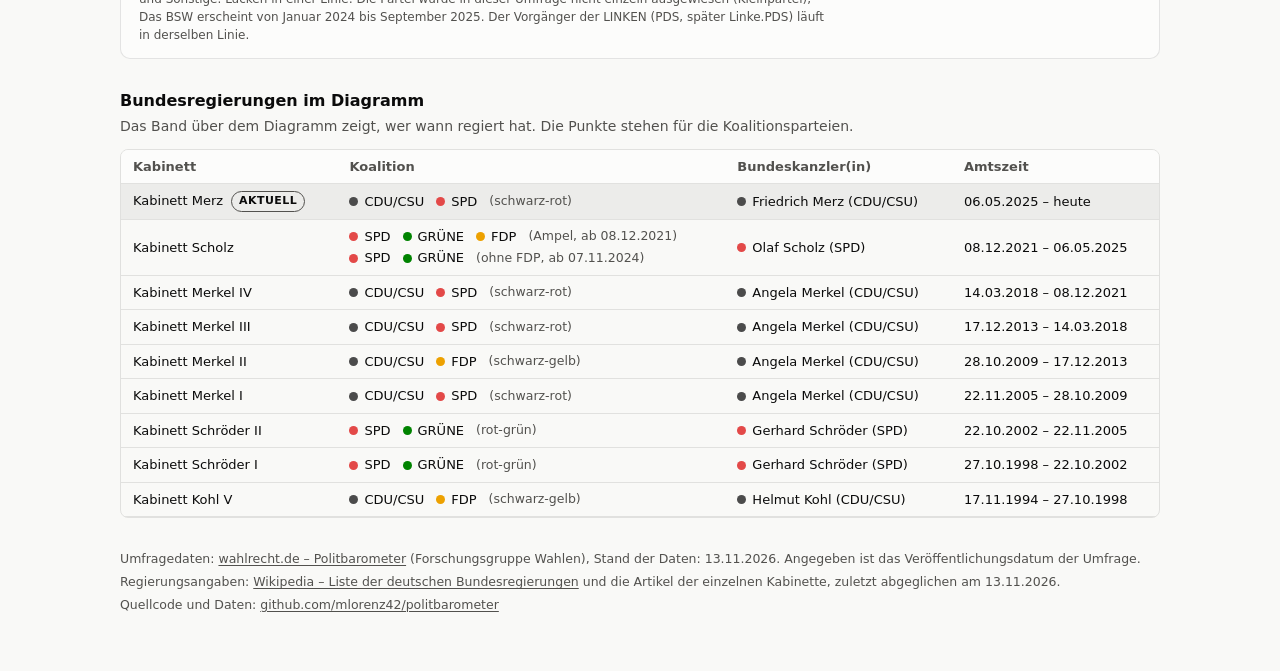
==== commit a9901d01: "Daten aktualisiert (2026-11-13)" ====
--- a/docs/index.html
+++ b/docs/index.html
@@ -770,7 +770,7 @@
     });
   }
   // Spalten: Datum, Wahl(1=Bundestagswahl-Ergebnis), CDU/CSU, SPD, GRÜNE, FDP, LINKE, AfD, BSW, Befragte, Zeitraum
-  var RAW = [["1998-01-16",0,37.0,38.0,10.0,6.0,4.0,null,null,null,null],["1998-02-13",0,37.0,39.0,10.0,6.0,4.0,null,null,null,null],["1998-03-13",0,36.0,41.0,9.0,5.0,4.0,null,null,null,null],["1998-04-17",0,35.0,43.0,8.0,5.0,4.0,null,null,null,null],["1998-05-15",0,35.0,43.0,8.0,5.0,5.0,null,null,null,null],["1998-06-19",0,36.0,42.0,8.0,5.0,4.0,null,null,null,null],["1998-07-17",0,37.0,42.0,7.0,5.0,4.0,null,null,null,null],["1998-08-14",0,38.0,42.0,6.0,5.0,4.0,null,null,null,null],["1998-09-04",0,38.0,41.0,6.0,5.0,4.0,null,null,null,null],["1998-09-11",0,37.0,41.0,6.0,6.0,4.0,null,null,null,null],["1998-09-18",0,37.5,39.5,6.0,5.5,4.5,null,null,null,null],["1998-09-27",1,35.1,40.9,6.7,6.2,5.1,null,null,null,null],["1998-10-16",0,35.0,44.0,6.0,5.0,4.0,null,null,null,null],["1998-11-13",0,35.0,44.0,7.0,4.0,4.0,null,null,null,null],["1998-12-11",0,36.0,44.0,7.0,4.0,4.0,null,null,null,null],["1999-01-22",0,37.0,44.0,6.0,4.0,4.0,null,null,null,null],["1999-02-26",0,39.0,42.0,6.0,4.0,4.0,null,null,null,null],["1999-03-19",0,41.0,41.0,5.0,5.0,4.0,null,null,null,null],["1999-04-16",0,41.0,41.0,5.0,5.0,4.0,null,null,null,null],["1999-05-21",0,42.0,40.0,5.0,5.0,4.0,null,null,null,null],["1999-06-25",0,44.0,38.0,5.0,5.0,4.0,null,null,null,null],["1999-07-23",0,44.0,38.0,5.0,5.0,5.0,null,null,null,null],["1999-08-20",0,45.0,36.0,5.0,5.0,5.0,null,null,null,null],["1999-09-24",0,47.0,34.0,5.0,5.0,5.0,null,null,null,null],["1999-10-15",0,47.0,33.0,6.0,4.0,6.0,null,null,null,null],["1999-11-12",0,48.0,33.0,5.0,4.0,6.0,null,null,null,null],["1999-12-10",0,45.0,36.0,5.0,4.0,6.0,null,null,null,null],["2000-01-21",0,40.0,39.0,6.0,5.0,6.0,null,null,null,null],["2000-02-18",0,35.0,42.0,7.0,6.0,6.0,null,null,null,null],["2000-03-17",0,35.0,43.0,6.0,6.0,5.0,null,null,null,null],["2000-04-14",0,36.0,42.0,6.0,6.0,5.0,null,null,null,null],["2000-05-19",0,37.0,40.0,6.0,7.0,5.0,null,null,null,null],["2000-06-23",0,39.0,38.0,6.0,7.0,5.0,null,null,null,null],["2000-07-28",0,38.0,40.0,5.0,7.0,5.0,null,null,1255,"24.07.–27.07."],["2000-08-25",0,36.0,42.0,6.0,7.0,5.0,null,null,1219,"21.08.–24.08."],["2000-09-22",0,38.0,40.0,6.0,6.0,5.0,null,null,1174,"18.09.–21.09."],["2000-10-20",0,37.0,41.0,6.0,6.0,5.0,null,null,1294,"16.10.–19.10."],["2000-11-17",0,38.0,41.0,6.0,6.0,5.0,null,null,1259,"13.11.–16.11."],["2000-12-15",0,38.0,41.0,6.0,6.0,5.0,null,null,1271,"11.12.–14.12."],["2001-01-19",0,38.0,41.0,6.0,6.0,5.0,null,null,1276,"15.01.–18.01."],["2001-02-16",0,36.0,43.0,5.0,7.0,5.0,null,null,1207,"12.02.–15.02."],["2001-03-16",0,37.0,42.0,6.0,6.0,5.0,null,null,1264,"12.03.–15.03."],["2001-04-06",0,38.0,41.0,6.0,6.0,5.0,null,null,1264,"02.04.–05.04."],["2001-05-18",0,36.0,41.0,5.0,8.0,5.0,null,null,1266,"14.05.–17.05."],["2001-06-22",0,36.0,41.0,5.0,8.0,5.0,null,null,1237,"18.06.–21.06."],["2001-07-20",0,35.0,41.0,5.0,9.0,5.0,null,null,1224,"16.07.–19.07."],["2001-08-24",0,37.0,39.0,6.0,8.0,5.0,null,null,1245,"20.08.–23.08."],["2001-09-14",0,38.0,40.0,5.0,7.0,5.0,null,null,1031,"12.09.–13.09."],["2001-10-12",0,38.0,41.0,5.0,7.0,5.0,null,null,1250,"08.10.–11.10."],["2001-11-15",0,38.0,41.0,5.0,7.0,6.0,null,null,1098,"12.11.–14.11."],["2001-12-14",0,37.0,41.0,5.0,7.0,6.0,null,null,1254,"10.12.–13.12."],["2002-01-11",0,39.0,39.0,5.0,7.0,6.0,null,null,1038,"08.01.–10.01."],["2002-01-18",0,40.0,38.0,5.0,7.0,6.0,null,null,1306,"14.01.–17.01."],["2002-02-08",0,40.0,39.0,4.0,8.0,6.0,null,null,1027,"04.02.–07.02."],["2002-02-22",0,40.0,38.0,5.0,8.0,5.0,null,null,1191,"18.02.–21.02."],["2002-03-08",0,41.0,37.0,5.0,8.0,5.0,null,null,1050,"04.03.–07.03."],["2002-03-22",0,40.0,36.0,6.0,8.0,6.0,null,null,1274,"18.03.–21.03."],["2002-04-12",0,41.0,36.0,6.0,8.0,5.0,null,null,1000,"08.04.–11.04."],["2002-04-26",0,41.0,36.0,6.0,8.0,5.0,null,null,1287,"22.04.–25.04."],["2002-05-10",0,41.0,36.0,6.0,8.0,5.0,null,null,1014,"06.05.–09.05."],["2002-05-31",0,40.0,35.0,6.0,9.0,5.0,null,null,1312,"24.05.–29.05."],["2002-06-14",0,39.0,35.0,7.0,10.0,5.0,null,null,1018,"10.06.–13.06."],["2002-06-28",0,39.0,36.0,7.0,9.0,5.0,null,null,1281,"24.06.–27.06."],["2002-07-12",0,40.0,37.0,6.0,8.0,5.0,null,null,1031,"08.07.–11.07."],["2002-07-26",0,41.0,36.0,6.0,9.0,5.0,null,null,1262,"22.07.–25.07."],["2002-08-09",0,41.0,36.0,6.0,9.0,5.0,null,null,1106,"05.08.–08.08."],["2002-08-16",0,41.0,36.0,7.0,9.0,4.0,null,null,1068,"12.08.–15.08."],["2002-08-23",0,39.0,38.0,7.0,9.0,4.0,null,null,1292,"19.08.–22.08."],["2002-08-30",0,39.0,38.0,7.0,8.0,4.0,null,null,1254,"26.08.–29.08."],["2002-09-06",0,38.0,38.0,7.0,8.0,4.0,null,null,1476,"02.09.–05.09."],["2002-09-13",0,37.0,40.0,7.0,7.5,4.5,null,null,1326,"09.09.–12.09."],["2002-09-22",1,38.5,38.5,8.6,7.4,4.0,null,null,null,null],["2002-10-18",0,40.0,38.0,8.0,6.0,4.0,null,null,1277,"14.10.–17.10."],["2002-11-15",0,44.0,34.0,9.0,5.0,4.0,null,null,1268,"11.11.–14.11."],["2002-12-13",0,46.0,32.0,9.0,5.0,4.0,null,null,1280,"09.12.–12.12."],["2003-01-24",0,47.0,31.0,9.0,5.0,4.0,null,null,1333,"20.01.–23.01."],["2003-02-07",0,48.0,30.0,9.0,6.0,4.0,null,null,1308,"03.02.–06.02."],["2003-02-21",0,48.0,30.0,9.0,6.0,4.0,null,null,1267,"17.02.–20.02."],["2003-03-14",0,48.0,31.0,9.0,5.0,4.0,null,null,1252,"10.03.–13.03."],["2003-03-28",0,47.0,32.0,9.0,5.0,4.0,null,null,1274,"24.03.–27.03."],["2003-04-11",0,45.0,33.0,9.0,6.0,4.0,null,null,1297,"07.04.–10.04."],["2003-05-02",0,46.0,32.0,9.0,6.0,4.0,null,null,1230,"28.04.–30.04."],["2003-05-16",0,46.0,31.0,9.0,6.0,4.0,null,null,1263,"12.05.–15.05."],["2003-06-06",0,46.0,31.0,9.0,6.0,4.0,null,null,1255,"02.06.–05.06."],["2003-06-27",0,47.0,30.0,9.0,6.0,4.0,null,null,1284,"23.06.–26.06."],["2003-07-18",0,46.0,32.0,8.0,6.0,4.0,null,null,1272,"14.07.–17.07."],["2003-08-22",0,45.0,31.0,10.0,6.0,4.0,null,null,1189,"18.08.–21.08."],["2003-09-12",0,45.0,30.0,10.0,7.0,4.0,null,null,1251,"08.09.–11.09."],["2003-10-10",0,47.0,30.0,10.0,6.0,3.0,null,null,1274,"06.10.–09.10."],["2003-10-24",0,48.0,29.0,9.0,6.0,4.0,null,null,1199,"20.10.–23.10."],["2003-11-14",0,48.0,29.0,10.0,5.0,4.0,null,null,1240,"10.11.–13.11."],["2003-11-28",0,48.0,29.0,10.0,5.0,4.0,null,null,1274,"24.11.–27.11."],["2003-12-12",0,48.0,28.0,10.0,5.0,4.0,null,null,1263,"08.12.–11.12."],["2004-01-16",0,48.0,28.0,10.0,5.0,4.0,null,null,1305,"12.01.–15.01."],["2004-02-13",0,48.0,29.0,10.0,5.0,4.0,null,null,1250,"09.02.–12.02."],["2004-03-05",0,49.0,28.0,10.0,5.0,4.0,null,null,1285,"01.03.–04.03."],["2004-03-19",0,48.0,29.0,10.0,5.0,4.0,null,null,1230,"15.03.–18.03."],["2004-04-02",0,48.0,29.0,10.0,5.0,4.0,null,null,1315,"29.03.–01.04."],["2004-04-23",0,48.0,29.0,10.0,5.0,4.0,null,null,1289,"20.04.–22.04."],["2004-05-14",0,48.0,28.0,10.0,6.0,4.0,null,null,1213,"11.05.–13.05."],["2004-05-28",0,48.0,29.0,9.0,6.0,4.0,null,null,1217,"25.05.–27.05."],["2004-06-25",0,46.0,27.0,11.0,7.0,5.0,null,null,1230,"22.06.–24.06."],["2004-07-09",0,46.0,25.0,12.0,7.0,5.0,null,null,1255,"06.07.–08.07."],["2004-07-23",0,45.0,26.0,11.0,7.0,5.0,null,null,1225,"20.07.–22.07."],["2004-08-27",0,45.0,26.0,10.0,6.0,6.0,null,null,1173,"24.08.–26.08."],["2004-09-24",0,44.0,27.0,10.0,6.0,6.0,null,null,1245,"21.09.–23.09."],["2004-10-15",0,42.0,28.0,11.0,6.0,6.0,null,null,1240,"12.10.–14.10."],["2004-10-29",0,40.0,30.0,11.0,7.0,6.0,null,null,1239,"26.10.–28.10."],["2004-11-12",0,41.0,29.0,11.0,7.0,6.0,null,null,1265,"09.11.–11.11."],["2004-11-26",0,41.0,30.0,10.0,7.0,6.0,null,null,1289,"23.11.–25.11."],["2004-12-10",0,41.0,30.0,10.0,7.0,6.0,null,null,1233,"07.12.–09.12."],["2005-01-14",0,39.0,32.0,10.0,7.0,6.0,null,null,1273,"11.01.–13.01."],["2005-01-28",0,40.0,32.0,10.0,7.0,5.0,null,null,1257,"25.01.–27.01."],["2005-02-25",0,41.0,32.0,9.0,7.0,5.0,null,null,1268,"22.02.–24.02."],["2005-03-18",0,42.0,31.0,10.0,6.0,5.0,null,null,1237,"14.03.–17.03."],["2005-04-15",0,43.0,31.0,9.0,6.0,5.0,null,null,1280,"12.04.–14.04."],["2005-04-29",0,44.0,30.0,9.0,6.0,5.0,null,null,1285,"26.04.–28.04."],["2005-05-27",0,45.0,30.0,8.0,6.0,5.0,null,null,1162,"24.05.–26.05."],["2005-06-10",0,44.0,29.0,8.0,7.0,5.0,null,null,1298,"07.06.–09.06."],["2005-06-24",0,44.0,27.0,9.0,7.0,8.0,null,null,1175,"21.06.–23.06."],["2005-07-08",0,44.0,27.0,9.0,7.0,8.0,null,null,1257,"05.07.–07.07."],["2005-07-22",0,43.0,26.0,10.0,7.0,10.0,null,null,1300,"19.07.–21.07."],["2005-08-05",0,42.0,28.0,9.0,8.0,9.0,null,null,1303,"02.08.–04.08."],["2005-08-12",0,42.0,29.0,9.0,8.0,9.0,null,null,1227,"09.08.–11.08."],["2005-08-19",0,43.0,29.0,9.0,8.0,8.0,null,null,1257,"16.08.–18.08."],["2005-08-26",0,43.0,30.0,8.0,8.0,8.0,null,null,1305,"23.08.–25.08."],["2005-09-02",0,43.0,32.0,7.0,7.0,8.0,null,null,1305,"30.08.–01.09."],["2005-09-09",0,41.0,34.0,7.0,7.0,8.0,null,null,1299,"06.09.–08.09."],["2005-09-18",1,35.2,34.2,8.1,9.8,8.7,null,null,null,null],["2005-09-23",0,37.0,35.0,8.0,8.0,8.0,null,null,1345,"20.09.–22.09."],["2005-10-07",0,39.0,34.0,7.0,7.0,9.0,null,null,1259,"04.10.–06.10."],["2005-10-14",0,38.0,35.0,7.0,8.0,8.0,null,null,1280,"11.10.–13.10."],["2005-10-28",0,37.0,35.0,8.0,9.0,8.0,null,null,1269,"25.10.–27.10."],["2005-11-11",0,36.0,33.0,9.0,9.0,9.0,null,null,1230,"08.11.–10.11."],["2005-11-25",0,37.0,34.0,9.0,9.0,8.0,null,null,1298,"22.11.–24.11."],["2005-12-09",0,38.0,34.0,8.0,9.0,8.0,null,null,1237,"06.12.–08.12."],["2006-01-13",0,39.0,33.0,8.0,9.0,8.0,null,null,1249,"10.01.–12.01."],["2006-01-27",0,41.0,33.0,7.0,8.0,8.0,null,null,1279,"24.01.–26.01."],["2006-02-17",0,41.0,32.0,8.0,8.0,7.0,null,null,1260,"14.02.–16.02."],["2006-03-10",0,41.0,32.0,7.0,8.0,8.0,null,null,1277,"07.03.–09.03."],["2006-04-07",0,41.0,32.0,8.0,7.0,8.0,null,null,1234,"04.04.–06.04."],["2006-04-28",0,42.0,31.0,7.0,8.0,8.0,null,null,1194,"25.04.–27.04."],["2006-05-19",0,41.0,32.0,8.0,9.0,7.0,null,null,1164,"16.05.–18.05."],["2006-06-16",0,39.0,32.0,8.0,9.0,8.0,null,null,1210,"12.06.–15.06."],["2006-07-14",0,37.0,31.0,8.0,11.0,7.0,null,null,1207,"11.07.–13.07."],["2006-08-18",0,36.0,30.0,9.0,12.0,7.0,null,null,1259,"15.08.–17.08."],["2006-09-01",0,36.0,30.0,9.0,11.0,8.0,null,null,1290,"29.08.–31.08."],["2006-09-29",0,33.0,31.0,9.0,13.0,7.0,null,null,1288,"26.09.–28.09."],["2006-10-13",0,33.0,32.0,10.0,11.0,8.0,null,null,1300,"10.10.–12.10."],["2006-10-27",0,34.0,31.0,10.0,11.0,9.0,null,null,1275,"24.10.–26.10."],["2006-11-10",0,35.0,31.0,9.0,11.0,8.0,null,null,1303,"07.11.–09.11."],["2006-11-24",0,36.0,31.0,10.0,10.0,8.0,null,null,1310,"21.11.–23.11."],["2006-12-15",0,37.0,31.0,10.0,9.0,8.0,null,null,1202,"12.12.–14.12."],["2007-01-12",0,36.0,32.0,9.0,10.0,8.0,null,null,1269,"09.01.–11.01."],["2007-02-09",0,37.0,30.0,10.0,10.0,8.0,null,null,1185,"06.02.–08.02."],["2007-03-02",0,37.0,31.0,9.0,10.0,8.0,null,null,1286,"27.02.–01.03."],["2007-03-16",0,37.0,32.0,9.0,9.0,8.0,null,null,1235,"13.03.–15.03."],["2007-03-30",0,37.0,31.0,9.0,9.0,9.0,null,null,1287,"27.03.–29.03."],["2007-04-20",0,37.0,32.0,10.0,9.0,8.0,null,null,1251,"17.04.–19.04."],["2007-05-18",0,38.0,32.0,9.0,8.0,9.0,null,null,1260,"14.05.–16.05."],["2007-06-01",0,39.0,31.0,8.0,8.0,9.0,null,null,1234,"29.05.–31.05."],["2007-06-22",0,38.0,31.0,8.0,9.0,10.0,null,null,1306,"19.06.–21.06."],["2007-07-20",0,40.0,29.0,8.0,9.0,10.0,null,null,1174,"17.07.–19.07."],["2007-08-17",0,40.0,29.0,8.0,9.0,9.0,null,null,1267,"14.08.–16.08."],["2007-09-14",0,40.0,29.0,9.0,8.0,10.0,null,null,1209,"11.09.–13.09."],["2007-10-05",0,41.0,30.0,8.0,7.0,10.0,null,null,1329,"01.10.–04.10."],["2007-10-19",0,40.0,31.0,8.0,7.0,9.0,null,null,1260,"16.10.–18.10."],["2007-11-09",0,40.0,30.0,8.0,7.0,10.0,null,null,1255,"06.11.–08.11."],["2007-11-23",0,40.0,31.0,9.0,6.0,9.0,null,null,1303,"19.11.–21.11."],["2007-12-14",0,41.0,31.0,8.0,7.0,9.0,null,null,1352,"11.12.–13.12."],["2008-01-11",0,42.0,30.0,7.0,7.0,9.0,null,null,1280,"08.01.–10.01."],["2008-02-08",0,41.0,30.0,7.0,7.0,10.0,null,null,1275,"05.02.–07.02."],["2008-02-29",0,40.0,30.0,7.0,8.0,11.0,null,null,1280,"26.02.–28.02."],["2008-03-14",0,40.0,29.0,9.0,8.0,10.0,null,null,1232,"11.03.–13.03."],["2008-04-04",0,39.0,28.0,9.0,9.0,11.0,null,null,1230,"01.04.–03.04."],["2008-04-18",0,40.0,27.0,9.0,8.0,11.0,null,null,1210,"15.04.–17.04."],["2008-05-09",0,40.0,27.0,9.0,8.0,11.0,null,null,1191,"06.05.–08.05."],["2008-05-30",0,40.0,25.0,10.0,9.0,11.0,null,null,1224,"27.05.–29.05."],["2008-06-13",0,39.0,26.0,10.0,10.0,11.0,null,null,1257,"09.06.–11.06."],["2008-07-11",0,39.0,26.0,9.0,10.0,12.0,null,null,1292,"08.07.–10.07."],["2008-08-15",0,40.0,25.0,10.0,9.0,11.0,null,null,1263,"12.08.–14.08."],["2008-09-12",0,40.0,26.0,9.0,9.0,11.0,null,null,1250,"09.09.–11.09."],["2008-10-10",0,38.0,25.0,8.0,11.0,12.0,null,null,1276,"07.10.–09.10."],["2008-10-24",0,38.0,25.0,9.0,11.0,11.0,null,null,1327,"21.10.–23.10."],["2008-11-07",0,40.0,25.0,9.0,11.0,10.0,null,null,1171,"04.11.–06.11."],["2008-11-21",0,39.0,25.0,10.0,11.0,10.0,null,null,1301,"18.11.–20.11."],["2008-12-12",0,39.0,26.0,9.0,11.0,10.0,null,null,1268,"09.12.–11.12."],["2009-01-09",0,40.0,26.0,8.0,11.0,10.0,null,null,1369,"05.01.–08.01."],["2009-01-30",0,37.0,26.0,9.0,14.0,9.0,null,null,1296,"27.01.–29.01."],["2009-02-13",0,38.0,25.0,10.0,13.0,10.0,null,null,1202,"10.02.–12.02."],["2009-03-06",0,37.0,24.0,10.0,15.0,10.0,null,null,1319,"03.03.–05.03."],["2009-03-27",0,37.0,25.0,9.0,15.0,10.0,null,null,1245,"24.03.–26.03."],["2009-04-24",0,37.0,26.0,9.0,14.0,10.0,null,null,1445,"21.04.–23.04."],["2009-05-08",0,37.0,27.0,9.0,13.0,10.0,null,null,1343,"05.05.–07.05."],["2009-05-29",0,36.0,28.0,10.0,12.0,9.0,null,null,1348,"26.05.–28.05."],["2009-06-12",0,37.0,25.0,11.0,13.0,8.0,null,null,1343,"08.06.–10.06."],["2009-07-03",0,36.0,25.0,11.0,13.0,9.0,null,null,1206,"30.06.–02.07."],["2009-07-24",0,36.0,24.0,11.0,14.0,9.0,null,null,1224,"21.07.–23.07."],["2009-08-07",0,36.0,23.0,12.0,14.0,9.0,null,null,1194,"04.08.–06.08."],["2009-08-21",0,37.0,23.0,12.0,14.0,9.0,null,null,1262,"18.08.–20.08."],["2009-08-28",0,37.0,23.0,12.0,14.0,9.0,null,null,1338,"24.08.–26.08."],["2009-09-04",0,37.0,23.0,11.0,15.0,10.0,null,null,1332,"01.09.–03.09."],["2009-09-11",0,36.0,23.0,11.0,14.0,11.0,null,null,1336,"08.09.–10.09."],["2009-09-18",0,36.0,25.0,10.0,13.0,11.0,null,null,1352,"15.09.–17.09."],["2009-09-27",1,33.8,23.0,10.7,14.6,11.9,null,null,null,null],["2009-10-02",0,35.0,22.0,11.0,14.0,13.0,null,null,1326,"29.09.–01.10."],["2009-10-16",0,35.0,22.0,11.0,14.0,13.0,null,null,1298,"13.10.–15.10."],["2009-10-30",0,36.0,22.0,11.0,13.0,13.0,null,null,1207,"27.10.–29.10."],["2009-11-27",0,35.0,24.0,10.0,13.0,12.0,null,null,1253,"24.11.–26.11."],["2009-12-11",0,35.0,25.0,11.0,12.0,11.0,null,null,1221,"08.12.–10.12."],["2010-01-15",0,36.0,25.0,12.0,11.0,11.0,null,null,1256,"12.01.–14.01."],["2010-01-29",0,37.0,26.0,12.0,10.0,10.0,null,null,1256,"26.01.–28.01."],["2010-02-26",0,36.0,25.0,14.0,10.0,10.0,null,null,1324,"23.02.–25.02."],["2010-03-12",0,36.0,25.0,14.0,10.0,10.0,null,null,1204,"09.03.–11.03."],["2010-03-26",0,37.0,26.0,13.0,9.0,11.0,null,null,1260,"23.03.–25.03."],["2010-04-23",0,38.0,26.0,13.0,8.0,10.0,null,null,1203,"20.04.–22.04."],["2010-05-21",0,36.0,27.0,14.0,6.0,11.0,null,null,1260,"18.05.–20.05."],["2010-06-04",0,34.0,29.0,15.0,6.0,10.0,null,null,1271,"13.05.–02.06."],["2010-06-18",0,33.0,31.0,15.0,5.0,11.0,null,null,1265,"15.06.–17.06."],["2010-07-16",0,33.0,32.0,15.0,5.0,10.0,null,null,1178,"13.07.–15.07."],["2010-08-27",0,33.0,31.0,16.0,5.0,10.0,null,null,1211,"24.08.–26.08."],["2010-09-10",0,32.0,31.0,17.0,5.0,10.0,null,null,1221,"07.09.–09.09."],["2010-09-24",0,31.0,30.0,19.0,5.0,9.0,null,null,1227,"21.09.–23.09."],["2010-10-01",0,31.0,30.0,19.0,5.0,9.0,null,null,1323,"28.09.–30.09."],["2010-10-22",0,32.0,29.0,20.0,5.0,9.0,null,null,1250,"19.10.–21.10."],["2010-11-12",0,33.0,28.0,20.0,5.0,9.0,null,null,1262,"09.11.–11.11."],["2010-12-03",0,34.0,27.0,20.0,5.0,9.0,null,null,1317,"30.11.–02.12."],["2010-12-17",0,34.0,28.0,19.0,5.0,9.0,null,null,1421,"14.12.–16.12."],["2011-01-14",0,35.0,29.0,18.0,5.0,8.0,null,null,1245,"11.01.–12.01."],["2011-01-28",0,36.0,27.0,19.0,5.0,8.0,null,null,1336,"25.01.–27.01."],["2011-02-11",0,36.0,27.0,17.0,5.0,9.0,null,null,1257,"08.02.–10.02."],["2011-02-25",0,36.0,29.0,15.0,5.0,9.0,null,null,1306,"22.02.–24.02."],["2011-04-01",0,34.0,28.0,19.0,5.0,8.0,null,null,1283,"29.03.–31.03."],["2011-04-15",0,34.0,27.0,23.0,4.0,7.0,null,null,1254,"12.04.–14.04."],["2011-05-06",0,35.0,26.0,23.0,4.0,7.0,null,null,1325,"03.05.–05.05."],["2011-05-27",0,34.0,28.0,22.0,4.0,7.0,null,null,1228,"24.05.–26.05."],["2011-06-10",0,34.0,28.0,22.0,4.0,7.0,null,null,1332,"07.06.–09.06."],["2011-07-15",0,33.0,29.0,22.0,4.0,7.0,null,null,1273,"12.07.–14.07."],["2011-08-12",0,34.0,29.0,20.0,4.0,7.0,null,null,1280,"09.08.–11.08."],["2011-09-09",0,34.0,30.0,20.0,4.0,6.0,null,null,1287,"06.09.–08.09."],["2011-09-23",0,34.0,30.0,18.0,4.0,6.0,null,null,1229,"20.09.–22.09."],["2011-10-14",0,34.0,30.0,16.0,4.0,6.0,null,null,1255,"11.10.–13.10."],["2011-10-28",0,34.0,31.0,16.0,4.0,6.0,null,null,1226,"25.10.–27.10."],["2011-11-11",0,34.0,30.0,17.0,4.0,7.0,null,null,1278,"08.11.–10.11."],["2011-11-25",0,35.0,30.0,16.0,4.0,6.0,null,null,1276,"22.11.–24.11."],["2011-12-16",0,34.0,31.0,17.0,4.0,6.0,null,null,1232,"13.12.–15.12."],["2012-01-13",0,36.0,31.0,15.0,4.0,6.0,null,null,1359,"10.01.–12.01."],["2012-01-27",0,36.0,30.0,16.0,3.0,7.0,null,null,1262,"24.01.–26.01."],["2012-02-10",0,37.0,29.0,14.0,3.0,7.0,null,null,1272,"07.02.–09.02."],["2012-03-09",0,36.0,30.0,14.0,3.0,7.0,null,null,1246,"06.03.–08.03."],["2012-03-30",0,36.0,29.0,14.0,3.0,7.0,null,null,1271,"27.03.–29.03."],["2012-04-27",0,35.0,29.0,14.0,3.0,6.0,null,null,1254,"24.04.–26.04."],["2012-05-16",0,35.0,30.0,13.0,4.0,5.0,null,null,1053,"14.05.–15.05."],["2012-05-25",0,36.0,31.0,14.0,4.0,5.0,null,null,1312,"22.05.–24.05."],["2012-06-15",0,34.0,32.0,13.0,5.0,5.0,null,null,1232,"11.06.–14.06."],["2012-07-13",0,36.0,30.0,13.0,4.0,6.0,null,null,1255,"10.07.–12.07."],["2012-08-24",0,37.0,29.0,12.0,5.0,6.0,null,null,1154,"21.08.–23.08."],["2012-09-14",0,36.0,30.0,13.0,4.0,6.0,null,null,1198,"11.09.–13.09."],["2012-09-28",0,38.0,29.0,13.0,4.0,6.0,null,null,1187,"25.09.–27.09."],["2012-10-11",0,38.0,31.0,12.0,4.0,6.0,null,null,1225,"08.10.–10.10."],["2012-10-26",0,39.0,29.0,13.0,4.0,6.0,null,null,1286,"23.10.–25.10."],["2012-11-16",0,39.0,30.0,13.0,4.0,6.0,null,null,1262,"13.11.–15.11."],["2012-11-30",0,38.0,29.0,14.0,4.0,7.0,null,null,1288,"27.11.–29.11."],["2012-12-14",0,40.0,30.0,13.0,4.0,7.0,null,null,1280,"11.12.–13.12."],["2013-01-11",0,42.0,28.0,13.0,4.0,6.0,null,null,1358,"08.01.–10.01."],["2013-01-25",0,41.0,29.0,13.0,4.0,6.0,null,null,1249,"22.01.–24.01."],["2013-02-22",0,40.0,30.0,14.0,4.0,6.0,null,null,1298,"19.02.–21.02."],["2013-03-08",0,41.0,28.0,14.0,4.0,7.0,null,null,1345,"05.03.–07.03."],["2013-03-22",0,40.0,29.0,14.0,4.0,7.0,null,null,1296,"19.03.–21.03."],["2013-04-12",0,42.0,27.0,14.0,4.0,6.0,null,null,1302,"09.04.–11.04."],["2013-04-26",0,40.0,28.0,14.0,4.0,6.0,3.0,null,1231,"23.04.–25.04."],["2013-05-17",0,41.0,29.0,13.0,4.0,6.0,3.0,null,1244,"14.05.–16.05."],["2013-06-07",0,42.0,28.0,13.0,4.0,6.0,3.0,null,1275,"04.06.–06.06."],["2013-06-28",0,43.0,26.0,13.0,4.0,6.0,3.0,null,1276,"25.06.–27.06."],["2013-07-12",0,41.0,26.0,13.0,5.0,7.0,3.0,null,1338,"09.07.–11.07."],["2013-08-02",0,40.0,27.0,14.0,5.0,7.0,null,null,1340,"30.07.–01.08."],["2013-08-16",0,41.0,25.0,13.0,5.0,8.0,null,null,1316,"13.08.–15.08."],["2013-08-23",0,41.0,25.0,13.0,6.0,8.0,null,null,1287,"20.08.–22.08."],["2013-08-29",0,41.0,26.0,12.0,6.0,7.0,3.0,null,1358,"26.08.–28.08."],["2013-09-05",0,41.0,26.0,10.0,6.0,8.0,3.0,null,1296,"02.09.–04.09."],["2013-09-13",0,40.0,26.0,11.0,6.0,8.0,4.0,null,1298,"10.09.–12.09."],["2013-09-19",0,40.0,27.0,9.0,5.5,8.5,4.0,null,1369,"18.09.–19.09."],["2013-09-22",1,41.5,25.7,8.4,4.8,8.6,4.7,null,null,null],["2013-09-27",0,43.0,26.0,7.0,3.0,10.0,5.0,null,1293,"24.09.–26.09."],["2013-10-18",0,42.0,26.0,8.0,3.0,10.0,5.0,null,1183,"15.10.–17.10."],["2013-11-08",0,42.0,26.0,9.0,3.0,9.0,5.0,null,1288,"05.11.–07.11."],["2013-11-29",0,42.0,26.0,8.0,3.0,10.0,5.0,null,1270,"26.11.–28.11."],["2013-12-13",0,42.0,25.0,9.0,4.0,10.0,4.0,null,1255,"10.12.–12.12."],["2014-01-17",0,43.0,24.0,9.0,4.0,10.0,4.0,null,1237,"14.01.–16.01."],["2014-01-31",0,43.0,25.0,10.0,4.0,9.0,4.0,null,1208,"28.01.–30.01."],["2014-02-21",0,43.0,24.0,10.0,4.0,10.0,4.0,null,1219,"18.02.–20.02."],["2014-03-14",0,41.0,25.0,10.0,4.0,10.0,4.0,null,1284,"11.03.–13.03."],["2014-03-28",0,41.0,25.0,10.0,3.0,10.0,5.0,null,1255,"25.03.–27.03."],["2014-04-11",0,41.0,25.0,10.0,4.0,10.0,4.0,null,1226,"08.04.–10.04."],["2014-05-09",0,40.0,25.0,11.0,4.0,10.0,4.0,null,1223,"06.05.–08.05."],["2014-06-05",0,39.0,26.0,11.0,3.0,9.0,5.0,null,1215,"02.06.–04.06."],["2014-06-27",0,39.0,25.0,11.0,3.0,9.0,6.0,null,1315,"23.06.–25.06."],["2014-07-18",0,41.0,24.0,11.0,3.0,9.0,5.0,null,1273,"15.07.–17.07."],["2014-08-22",0,41.0,25.0,10.0,4.0,9.0,4.0,null,1264,"19.08.–21.08."],["2014-09-05",0,42.0,25.0,9.0,3.0,9.0,6.0,null,1179,"02.09.–04.09."],["2014-09-26",0,41.0,26.0,9.0,3.0,8.0,7.0,null,1184,"23.09.–25.09."],["2014-10-10",0,41.0,25.0,9.0,3.0,8.0,8.0,null,1379,"07.10.–09.10."],["2014-10-24",0,41.0,26.0,9.0,3.0,8.0,7.0,null,1268,"21.10.–23.10."],["2014-11-14",0,41.0,26.0,10.0,null,8.0,7.0,null,1242,"11.11.–13.11."],["2014-11-28",0,41.0,26.0,11.0,null,8.0,6.0,null,1289,"25.11.–27.11."],["2014-12-12",0,42.0,25.0,12.0,null,8.0,6.0,null,1269,"08.12.–11.12."],["2015-01-16",0,42.0,25.0,11.0,3.0,8.0,6.0,null,1287,"13.01.–15.01."],["2015-01-30",0,41.0,25.0,12.0,3.0,8.0,6.0,null,1258,"27.01.–29.01."],["2015-02-27",0,41.0,25.0,11.0,3.0,8.0,7.0,null,1154,"24.02.–26.02."],["2015-03-13",0,43.0,24.0,10.0,3.0,9.0,6.0,null,1266,"10.03.–12.03."],["2015-03-27",0,41.0,25.0,11.0,3.0,9.0,6.0,null,1219,"24.03.–26.03."],["2015-04-17",0,41.0,26.0,10.0,3.0,9.0,6.0,null,1224,"14.04.–16.04."],["2015-05-22",0,40.0,26.0,11.0,4.0,9.0,5.0,null,1230,"19.05.–21.05."],["2015-06-12",0,41.0,25.0,11.0,4.0,10.0,4.0,null,1230,"09.06.–11.06."],["2015-07-03",0,41.0,26.0,11.0,4.0,9.0,4.0,null,1234,"30.06.–02.07."],["2015-07-24",0,41.0,25.0,11.0,4.0,9.0,4.0,null,1304,"21.07.–23.07."],["2015-08-21",0,42.0,26.0,10.0,4.0,9.0,3.0,null,1251,"18.08.–20.08."],["2015-09-11",0,42.0,26.0,10.0,4.0,8.0,4.0,null,1352,"08.09.–10.09."],["2015-09-25",0,41.0,26.0,10.0,4.0,9.0,5.0,null,1252,"22.09.–24.09."],["2015-10-09",0,41.0,25.0,9.0,4.0,9.0,6.0,null,1268,"06.10.–08.10."],["2015-10-23",0,39.0,25.0,10.0,5.0,9.0,6.0,null,1258,"20.10.–22.10."],["2015-11-13",0,39.0,26.0,9.0,4.0,9.0,8.0,null,1262,"10.11.–12.11."],["2015-11-27",0,39.0,25.0,9.0,4.0,8.0,9.0,null,1246,"24.11.–26.11."],["2015-12-11",0,39.0,24.0,10.0,4.0,9.0,9.0,null,1246,"08.12.–10.12."],["2016-01-15",0,37.0,24.0,10.0,5.0,8.0,11.0,null,1203,"12.01.–14.01."],["2016-01-29",0,37.0,24.0,11.0,5.0,8.0,11.0,null,1380,"26.01.–28.01."],["2016-02-19",0,36.0,25.0,10.0,5.0,9.0,10.0,null,1289,"16.02.–18.02."],["2016-03-18",0,35.0,23.0,12.0,6.0,8.0,12.0,null,1205,"15.03.–17.03."],["2016-04-08",0,36.0,22.0,12.0,7.0,7.0,12.0,null,1261,"05.04.–07.04."],["2016-04-22",0,33.0,22.0,14.0,7.0,8.0,12.0,null,1226,"19.04.–21.04."],["2016-05-13",0,33.0,21.0,14.0,7.0,8.0,13.0,null,1263,"10.05.–12.05."],["2016-06-03",0,33.0,21.0,13.0,6.0,9.0,13.0,null,1292,"31.05.–02.06."],["2016-06-24",0,34.0,22.0,12.0,6.0,9.0,12.0,null,1224,"20.06.–23.06."],["2016-07-08",0,34.0,23.0,13.0,6.0,9.0,11.0,null,1320,"04.07.–07.07."],["2016-07-22",0,35.0,24.0,13.0,5.0,8.0,11.0,null,1271,"19.07.–21.07."],["2016-08-12",0,35.0,22.0,13.0,6.0,9.0,11.0,null,1221,"09.08.–11.08."],["2016-09-23",0,33.0,22.0,13.0,5.0,10.0,13.0,null,1241,"20.09.–22.09."],["2016-10-14",0,34.0,22.0,12.0,5.0,10.0,13.0,null,1188,"11.10.–13.10."],["2016-10-28",0,33.0,23.0,12.0,5.0,10.0,12.0,null,1287,"25.10.–27.10."],["2016-11-11",0,34.0,22.0,13.0,5.0,10.0,12.0,null,1276,"08.11.–10.11."],["2016-11-25",0,36.0,21.0,11.0,5.0,10.0,13.0,null,1258,"22.11.–24.11."],["2016-12-09",0,36.0,22.0,10.0,5.0,10.0,12.0,null,1234,"06.12.–08.12."],["2017-01-13",0,36.0,21.0,10.0,6.0,9.0,13.0,null,1292,"10.01.–12.01."],["2017-01-27",0,36.0,24.0,8.0,6.0,10.0,11.0,null,1303,"24.01.–26.01."],["2017-02-17",0,34.0,30.0,9.0,6.0,7.0,10.0,null,1231,"14.02.–16.02."],["2017-03-10",0,34.0,32.0,7.0,5.0,8.0,9.0,null,1212,"07.03.–09.03."],["2017-04-07",0,35.0,32.0,7.0,5.0,8.0,9.0,null,1384,"04.04.–06.04."],["2017-04-28",0,37.0,29.0,8.0,6.0,9.0,8.0,null,1328,"25.04.–27.04."],["2017-05-19",0,38.0,27.0,7.0,8.0,9.0,7.0,null,1344,"16.05.–18.05."],["2017-06-02",0,39.0,25.0,7.0,8.0,9.0,8.0,null,1301,"30.05.–01.06."],["2017-06-23",0,39.0,25.0,8.0,8.0,9.0,7.0,null,1261,"20.06.–22.06."],["2017-07-07",0,40.0,24.0,8.0,8.0,9.0,7.0,null,1321,"04.07.–06.07."],["2017-07-21",0,40.0,24.0,8.0,8.0,8.0,8.0,null,1277,"18.07.–20.07."],["2017-08-11",0,40.0,24.0,8.0,8.0,8.0,8.0,null,1352,"08.08.–10.08."],["2017-08-25",0,39.0,22.0,8.0,9.0,9.0,9.0,null,1283,"22.08.–24.08."],["2017-09-01",0,39.0,22.0,8.0,10.0,9.0,8.0,null,1309,"29.08.–31.08."],["2017-09-08",0,38.0,22.0,8.0,9.0,9.0,9.0,null,1378,"05.09.–07.09."],["2017-09-15",0,36.0,23.0,8.0,10.0,9.0,10.0,null,1383,"12.09.–14.09."],["2017-09-21",0,36.0,21.5,8.0,10.0,8.5,11.0,null,1725,"20.09.–21.09."],["2017-09-24",1,32.9,20.5,8.9,10.7,9.2,12.6,null,null,null],["2017-09-29",0,32.0,21.0,11.0,10.0,10.0,12.0,null,1425,"26.09.–28.09."],["2017-10-13",0,31.0,21.0,11.0,11.0,10.0,12.0,null,1180,"10.10.–12.10."],["2017-10-27",0,33.0,21.0,11.0,10.0,9.0,12.0,null,1325,"24.10.–26.10."],["2017-11-17",0,33.0,21.0,12.0,10.0,9.0,11.0,null,1303,"14.11.–16.11."],["2017-12-08",0,32.0,23.0,12.0,8.0,9.0,12.0,null,1353,"05.12.–07.12."],["2018-01-19",0,33.0,20.0,12.0,8.0,10.0,12.0,null,1332,"16.01.–18.01."],["2018-02-02",0,31.0,19.0,14.0,7.0,11.0,14.0,null,1302,"30.01.–01.02."],["2018-02-23",0,33.0,17.0,12.0,8.0,11.0,14.0,null,1360,"20.02.–22.02."],["2018-03-16",0,32.0,19.0,12.0,9.0,11.0,13.0,null,1214,"13.03.–15.03."],["2018-04-13",0,33.0,19.0,14.0,8.0,9.0,13.0,null,1159,"10.04.–12.04."],["2018-04-27",0,34.0,20.0,13.0,7.0,10.0,13.0,null,1285,"24.04.–26.04."],["2018-05-18",0,34.0,20.0,12.0,8.0,9.0,14.0,null,1200,"15.05.–17.05."],["2018-06-08",0,33.0,20.0,13.0,8.0,10.0,13.0,null,1284,"05.06.–07.06."],["2018-06-29",0,32.0,18.0,14.0,9.0,10.0,14.0,null,1290,"25.06.–28.06."],["2018-07-13",0,31.0,18.0,14.0,7.0,11.0,15.0,null,1340,"09.07.–12.07."],["2018-08-10",0,31.0,18.0,15.0,8.0,9.0,16.0,null,1294,"07.08.–09.08."],["2018-08-31",0,31.0,18.0,14.0,8.0,8.0,17.0,null,1216,"28.08.–30.08."],["2018-09-14",0,30.0,20.0,16.0,7.0,8.0,15.0,null,1339,"11.09.–13.09."],["2018-09-28",0,28.0,17.0,17.0,8.0,10.0,16.0,null,1260,"25.09.–27.09."],["2018-10-19",0,27.0,14.0,20.0,8.0,10.0,16.0,null,1117,"16.10.–18.10."],["2018-11-09",0,27.0,14.0,22.0,9.0,9.0,14.0,null,1200,"06.11.–08.11."],["2018-11-23",0,27.0,14.0,22.0,8.0,9.0,16.0,null,1336,"20.11.–22.11."],["2018-12-14",0,30.0,15.0,19.0,7.0,9.0,15.0,null,1268,"11.12.–13.12."],["2019-01-11",0,29.0,14.0,21.0,8.0,9.0,14.0,null,1267,"08.01.–10.01."],["2019-01-25",0,31.0,14.0,20.0,8.0,9.0,13.0,null,1285,"22.01.–24.01."],["2019-02-08",0,30.0,16.0,20.0,8.0,9.0,12.0,null,1350,"05.02.–07.02."],["2019-02-22",0,31.0,15.0,20.0,7.0,9.0,13.0,null,1266,"19.02.–21.02."],["2019-03-15",0,31.0,16.0,19.0,8.0,8.0,12.0,null,1290,"12.03.–14.03."],["2019-03-28",0,30.0,15.0,19.0,9.0,9.0,13.0,null,1325,"25.03.–27.03."],["2019-04-12",0,28.0,17.0,20.0,8.0,9.0,13.0,null,1282,"09.04.–11.04."],["2019-05-10",0,30.0,16.0,20.0,7.0,8.0,14.0,null,1357,"07.05.–09.05."],["2019-06-06",0,27.0,13.0,26.0,7.0,7.0,13.0,null,1297,"03.06.–05.06."],["2019-06-21",0,27.0,14.0,26.0,7.0,7.0,13.0,null,1291,"17.06.–19.06."],["2019-07-19",0,28.0,13.0,25.0,8.0,8.0,12.0,null,1290,"16.07.–18.07."],["2019-08-09",0,28.0,13.0,25.0,7.0,7.0,13.0,null,1307,"06.08.–08.08."],["2019-09-05",0,28.0,15.0,24.0,6.0,7.0,13.0,null,1270,"02.09.–04.09."],["2019-09-27",0,27.0,13.0,27.0,6.0,7.0,14.0,null,1325,"24.09.–26.09."],["2019-10-18",0,29.0,14.0,24.0,6.0,8.0,13.0,null,1226,"15.10.–17.10."],["2019-11-08",0,27.0,14.0,22.0,7.0,10.0,14.0,null,1264,"05.11.–07.11."],["2019-11-29",0,27.0,13.0,23.0,7.0,10.0,14.0,null,1340,"26.11.–28.11."],["2019-12-13",0,27.0,13.0,23.0,8.0,9.0,14.0,null,1366,"10.12.–12.12."],["2020-01-16",0,27.0,14.0,23.0,7.0,9.0,14.0,null,1282,"13.01.–15.01."],["2020-02-07",0,27.0,14.0,22.0,6.0,10.0,14.0,null,1067,"04.02.–06.02."],["2020-03-06",0,26.0,16.0,23.0,6.0,8.0,14.0,null,1276,"03.03.–05.03."],["2020-03-27",0,33.0,15.0,22.0,6.0,8.0,10.0,null,1473,"23.03.–26.03."],["2020-04-09",0,35.0,17.0,20.0,5.0,7.0,10.0,null,1175,"06.04.–08.04."],["2020-04-24",0,39.0,16.0,18.0,5.0,7.0,9.0,null,1323,"20.04.–23.04."],["2020-05-15",0,38.0,15.0,18.0,5.0,8.0,10.0,null,1282,"12.05.–14.05."],["2020-05-29",0,39.0,15.0,19.0,4.0,8.0,9.0,null,1377,"26.05.–28.05."],["2020-06-12",0,39.0,15.0,20.0,4.0,7.0,9.0,null,1270,"08.06.–10.06."],["2020-06-26",0,40.0,15.0,19.0,5.0,7.0,9.0,null,1227,"23.06.–25.06."],["2020-07-10",0,39.0,15.0,20.0,5.0,7.0,9.0,null,1226,"07.07.–09.07."],["2020-07-31",0,38.0,14.0,21.0,5.0,8.0,9.0,null,1249,"28.07.–30.07."],["2020-08-28",0,38.0,16.0,19.0,5.0,8.0,9.0,null,1303,"25.08.–27.08."],["2020-09-17",0,37.0,17.0,19.0,5.0,7.0,10.0,null,1241,"14.09.–16.09."],["2020-10-09",0,37.0,16.0,20.0,5.0,7.0,10.0,null,1229,"06.10.–08.10."],["2020-10-23",0,38.0,15.0,20.0,5.0,8.0,9.0,null,1297,"20.10.–22.10."],["2020-11-13",0,37.0,16.0,20.0,5.0,7.0,9.0,null,1347,"10.11.–12.11."],["2020-11-27",0,37.0,16.0,21.0,5.0,7.0,9.0,null,1330,"24.11.–26.11."],["2020-12-10",0,37.0,16.0,20.0,5.0,8.0,10.0,null,1246,"07.12.–09.12."],["2021-01-15",0,37.0,15.0,20.0,5.0,8.0,10.0,null,1262,"12.01.–14.01."],["2021-01-28",0,37.0,15.0,20.0,6.0,7.0,9.0,null,1371,"25.01.–27.01."],["2021-02-26",0,35.0,16.0,19.0,7.0,7.0,10.0,null,1202,"23.02.–25.02."],["2021-03-26",0,28.0,15.0,23.0,9.0,7.0,12.0,null,1030,"23.03.–25.03."],["2021-04-16",0,31.0,14.0,21.0,9.0,7.0,11.0,null,1292,"13.04.–15.04."],["2021-05-07",0,25.0,14.0,26.0,10.0,7.0,11.0,null,1271,"04.05.–06.05."],["2021-05-21",0,24.0,14.0,25.0,11.0,7.0,11.0,null,1229,"18.05.–20.05."],["2021-06-10",0,28.0,15.0,22.0,10.0,7.0,11.0,null,1232,"07.06.–09.06."],["2021-06-25",0,29.0,14.0,22.0,10.0,7.0,10.0,null,1271,"22.06.–24.06."],["2021-07-16",0,30.0,15.0,20.0,10.0,7.0,10.0,null,1224,"13.07.–15.07."],["2021-07-30",0,28.0,16.0,21.0,10.0,7.0,11.0,null,1268,"27.07.–29.07."],["2021-08-13",0,26.0,19.0,19.0,11.0,7.0,11.0,null,1252,"10.08.–12.08."],["2021-08-27",0,22.0,22.0,20.0,10.0,6.0,11.0,null,1300,"24.08.–26.08."],["2021-09-03",0,22.0,25.0,17.0,11.0,7.0,11.0,null,1301,"31.08.–02.09."],["2021-09-10",0,22.0,25.0,17.0,11.0,6.0,11.0,null,1281,"07.09.–09.09."],["2021-09-17",0,22.0,25.0,16.0,11.0,6.0,11.0,null,1406,"14.09.–16.09."],["2021-09-23",0,23.0,25.0,16.5,11.0,6.0,10.0,null,1273,"22.09.–23.09."],["2021-09-26",1,24.1,25.7,14.8,11.5,4.9,10.3,null,null,null],["2021-10-01",0,20.0,28.0,16.0,13.0,5.0,10.0,null,1249,"28.09.–30.09."],["2021-10-15",0,19.0,28.0,17.0,13.0,5.0,11.0,null,1329,"12.10.–14.10."],["2021-10-29",0,20.0,27.0,16.0,14.0,5.0,11.0,null,1208,"26.10.–28.10."],["2021-11-12",0,20.0,28.0,16.0,13.0,5.0,11.0,null,1257,"09.11.–11.11."],["2021-11-26",0,19.0,28.0,17.0,13.0,5.0,11.0,null,1344,"23.11.–25.11."],["2021-12-10",0,21.0,28.0,17.0,12.0,5.0,10.0,null,1303,"07.12.–09.12."],["2022-01-14",0,22.0,27.0,16.0,11.0,6.0,10.0,null,1128,"11.01.–13.01."],["2022-01-28",0,23.0,24.0,18.0,10.0,7.0,10.0,null,1249,"25.01.–27.01."],["2022-02-11",0,25.0,25.0,16.0,9.0,6.0,11.0,null,1224,"08.02.–10.02."],["2022-03-02",0,24.0,26.0,17.0,9.0,6.0,11.0,null,1103,"21.02.–23.02."],["2022-03-11",0,24.0,27.0,18.0,9.0,5.0,10.0,null,1345,"08.03.–10.03."],["2022-04-08",0,24.0,27.0,19.0,8.0,4.0,11.0,null,1230,"05.04.–07.04."],["2022-04-29",0,23.0,25.0,21.0,9.0,4.0,11.0,null,1170,"26.04.–28.04."],["2022-05-20",0,26.0,22.0,24.0,7.0,4.0,10.0,null,1162,"17.05.–19.05."],["2022-06-17",0,26.0,22.0,25.0,6.0,5.0,10.0,null,1133,"13.06.–15.06."],["2022-07-01",0,27.0,21.0,25.0,6.0,5.0,10.0,null,1186,"28.06.–30.06."],["2022-07-15",0,26.0,21.0,25.0,6.0,5.0,11.0,null,1167,"12.07.–14.07."],["2022-08-12",0,26.0,19.0,26.0,7.0,4.0,12.0,null,1389,"09.08.–11.08."],["2022-09-09",0,28.0,19.0,23.0,6.0,5.0,13.0,null,1299,"06.09.–08.09."],["2022-09-30",0,27.0,18.0,22.0,7.0,5.0,14.0,null,1355,"27.09.–29.09."],["2022-10-21",0,28.0,19.0,21.0,6.0,5.0,15.0,null,1389,"18.10.–20.10."],["2022-11-11",0,28.0,19.0,22.0,5.0,5.0,15.0,null,1310,"08.11.–10.11."],["2022-11-25",0,28.0,19.0,22.0,5.0,6.0,14.0,null,1273,"22.11.–24.11."],["2022-12-16",0,28.0,20.0,20.0,6.0,5.0,15.0,null,1365,"12.12.–15.12."],["2023-01-13",0,27.0,20.0,21.0,6.0,6.0,14.0,null,1259,"10.01.–12.01."],["2023-01-27",0,27.0,21.0,19.0,6.0,6.0,15.0,null,1345,"24.01.–26.01."],["2023-02-17",0,30.0,20.0,19.0,5.0,5.0,14.0,null,1361,"14.02.–16.02."],["2023-03-03",0,29.0,21.0,18.0,5.0,5.0,15.0,null,1165,"28.02.–02.03."],["2023-03-17",0,29.0,21.0,19.0,5.0,5.0,14.0,null,1146,"14.03.–16.03."],["2023-03-31",0,30.0,19.0,17.0,7.0,5.0,15.0,null,1379,"28.03.–30.03."],["2023-04-21",0,31.0,18.0,18.0,6.0,4.0,15.0,null,1266,"18.04.–20.04."],["2023-05-05",0,30.0,19.0,17.0,6.0,5.0,15.0,null,1225,"02.05.–04.05."],["2023-05-26",0,28.0,20.0,16.0,6.0,5.0,17.0,null,1257,"23.05.–25.05."],["2023-06-16",0,28.0,19.0,16.0,6.0,5.0,18.0,null,1224,"13.06.–15.06."],["2023-06-30",0,28.0,18.0,16.0,6.0,5.0,19.0,null,1379,"27.06.–29.06."],["2023-07-14",0,27.0,17.0,16.0,7.0,4.0,20.0,null,1346,"11.07.–13.07."],["2023-08-18",0,26.0,19.0,15.0,7.0,5.0,20.0,null,1288,"15.08.–17.08."],["2023-09-15",0,26.0,17.0,16.0,6.0,5.0,21.0,null,1201,"12.09.–14.09."],["2023-10-20",0,30.0,15.0,14.0,5.0,5.0,21.0,null,1252,"17.10.–19.10."],["2023-11-10",0,30.0,16.0,15.0,5.0,4.0,21.0,null,1234,"07.11.–09.11."],["2023-11-24",0,31.0,15.0,15.0,5.0,4.0,22.0,null,1242,"21.11.–23.11."],["2023-12-15",0,32.0,14.0,14.0,5.0,4.0,22.0,null,1146,"12.12.–14.12."],["2024-01-12",0,31.0,13.0,14.0,4.0,4.0,22.0,4.0,1337,"09.01.–11.01."],["2024-02-02",0,31.0,15.0,13.0,4.0,3.0,19.0,6.0,1217,"30.01.–01.02."],["2024-02-23",0,30.0,15.0,14.0,4.0,4.0,19.0,5.0,1294,"20.02.–22.02."],["2024-03-08",0,30.0,15.0,15.0,4.0,3.0,18.0,5.0,1260,"05.03.–07.03."],["2024-03-22",0,31.0,16.0,13.0,4.0,3.0,18.0,6.0,1296,"19.03.–21.03."],["2024-04-12",0,31.0,16.0,12.0,4.0,3.0,18.0,6.0,1254,"09.04.–11.04."],["2024-04-26",0,30.0,15.0,15.0,4.0,4.0,17.0,5.0,1228,"23.04.–25.04."],["2024-05-17",0,31.0,15.0,13.0,5.0,4.0,16.0,5.0,1247,"14.05.–16.05."],["2024-06-13",0,30.0,14.0,14.0,5.0,null,16.0,7.0,1334,"10.06.–12.06."],["2024-06-28",0,31.0,14.0,13.0,4.0,3.0,17.0,7.0,1186,"25.06.–27.06."],["2024-07-12",0,32.0,14.0,13.0,4.0,3.0,17.0,7.0,1341,"09.07.–11.07."],["2024-08-15",0,32.0,14.0,13.0,4.0,3.0,16.0,8.0,1334,"12.08.–14.08."],["2024-09-06",0,33.0,15.0,11.0,4.0,4.0,17.0,7.0,1328,"03.09.–05.09."],["2024-09-27",0,31.0,16.0,12.0,4.0,4.0,17.0,8.0,1348,"24.09.–26.09."],["2024-10-18",0,31.0,16.0,11.0,3.0,4.0,18.0,8.0,1249,"15.10.–17.10."],["2024-11-08",0,33.0,16.0,12.0,3.0,4.0,18.0,6.0,1231,"05.11.–07.11."],["2024-11-22",0,32.0,16.0,12.0,3.0,4.0,18.0,5.0,1399,"19.11.–21.11."],["2024-12-06",0,33.0,15.0,14.0,4.0,3.0,17.0,5.0,1433,"03.12.–05.12."],["2024-12-20",0,31.0,15.0,14.0,3.0,4.0,19.0,5.0,1362,"17.12.–19.12."],["2025-01-10",0,30.0,14.0,15.0,4.0,4.0,21.0,4.0,1433,"07.01.–09.01."],["2025-01-24",0,30.0,15.0,14.0,4.0,5.0,21.0,3.0,1345,"21.01.–23.01."],["2025-01-30",0,29.0,15.0,14.0,4.0,5.0,21.0,4.0,1428,"27.01.–29.01."],["2025-02-07",0,30.0,15.0,15.0,4.0,6.0,20.0,4.0,1341,"04.02.–06.02."],["2025-02-14",0,30.0,16.0,14.0,4.0,7.0,20.0,4.0,1348,"11.02.–13.02."],["2025-02-20",0,28.0,16.0,14.0,4.5,8.0,21.0,4.5,1349,"19.02.–20.02."],["2025-02-23",1,28.5,16.4,11.6,4.3,8.8,20.8,4.98,null,null],["2025-03-07",0,28.0,15.0,13.0,4.0,10.0,21.0,3.0,1249,"04.03.–06.03."],["2025-03-21",0,27.0,16.0,12.0,4.0,10.0,22.0,3.0,1305,"18.03.–20.03."],["2025-04-11",0,26.0,15.0,12.0,4.0,10.0,24.0,3.0,1322,"08.04.–10.04."],["2025-05-02",0,27.0,15.0,11.0,4.0,10.0,23.0,3.0,1297,"28.04.–30.04."],["2025-05-23",0,26.0,16.0,12.0,4.0,10.0,23.0,3.0,1328,"20.05.–22.05."],["2025-06-06",0,27.0,15.0,12.0,3.0,11.0,23.0,3.0,1247,"03.06.–05.06."],["2025-06-27",0,29.0,15.0,12.0,3.0,10.0,22.0,3.0,1378,"24.06.–26.06."],["2025-07-25",0,27.0,15.0,11.0,3.0,11.0,24.0,3.0,1367,"22.07.–24.07."],["2025-08-14",0,27.0,15.0,12.0,3.0,11.0,23.0,3.0,1370,"11.08.–13.08."],["2025-09-05",0,27.0,15.0,11.0,3.0,10.0,25.0,3.0,1269,"02.09.–04.09."],["2025-09-19",0,26.0,15.0,10.0,3.0,11.0,26.0,3.0,1419,"16.09.–18.09."],["2025-10-02",0,27.0,15.0,11.0,3.0,11.0,25.0,null,1300,"29.09.–01.10."],["2025-10-24",0,27.0,15.0,11.0,null,10.0,25.0,null,1272,"21.10.–23.10."],["2025-11-07",0,26.0,14.0,12.0,null,10.0,26.0,null,1322,"04.11.–06.11."],["2025-11-21",0,27.0,14.0,12.0,null,9.0,27.0,null,1207,"18.11.–20.11."],["2025-12-12",0,26.0,14.0,12.0,null,11.0,25.0,null,1295,"09.12.–11.12."],["2026-01-16",0,26.0,15.0,12.0,null,10.0,25.0,null,1245,"13.01.–15.01."],["2026-02-06",0,26.0,15.0,13.0,null,10.0,24.0,null,1289,"03.02.–05.02."],["2026-02-27",0,26.0,15.0,12.0,null,11.0,24.0,null,1262,"24.02.–26.02."],["2026-03-27",0,26.0,13.0,15.0,null,10.0,26.0,null,1206,"24.03.–26.03."],["2026-04-17",0,25.0,12.0,14.0,3.0,11.0,26.0,null,1355,"14.04.–16.04."],["2026-05-08",0,25.0,12.0,13.0,3.0,11.0,27.0,null,1240,"05.05.–07.05."],["2026-05-22",0,24.0,12.0,15.0,3.0,12.0,26.0,null,1340,"19.05.–21.05."],["2026-06-05",0,25.0,12.0,14.0,3.0,11.0,27.0,null,1247,"01.06.–03.06."],["2026-06-19",0,24.0,13.0,12.0,4.0,11.0,28.0,null,1190,"16.06.–18.06."],["2026-07-17",0,23.0,12.0,14.0,4.0,13.0,27.0,null,1284,"14.07.–16.07."],["2026-07-31",0,23.0,12.0,13.0,4.0,12.0,28.0,null,1405,"28.07.–30.07."],["2026-08-20",0,22.0,12.0,14.0,4.0,12.0,27.0,null,1319,"17.08.–19.08."],["2026-09-25",0,21.0,13.0,14.0,3.0,12.0,28.0,null,1346,"22.09.–24.09."],["2026-10-08",0,21.0,13.0,15.0,3.0,12.0,28.0,null,1311,"05.10.–07.10."],["2026-10-23",0,23.0,14.0,13.0,3.0,11.0,26.0,null,1225,"20.10.–22.10."]];
+  var RAW = [["1998-01-16",0,37.0,38.0,10.0,6.0,4.0,null,null,null,null],["1998-02-13",0,37.0,39.0,10.0,6.0,4.0,null,null,null,null],["1998-03-13",0,36.0,41.0,9.0,5.0,4.0,null,null,null,null],["1998-04-17",0,35.0,43.0,8.0,5.0,4.0,null,null,null,null],["1998-05-15",0,35.0,43.0,8.0,5.0,5.0,null,null,null,null],["1998-06-19",0,36.0,42.0,8.0,5.0,4.0,null,null,null,null],["1998-07-17",0,37.0,42.0,7.0,5.0,4.0,null,null,null,null],["1998-08-14",0,38.0,42.0,6.0,5.0,4.0,null,null,null,null],["1998-09-04",0,38.0,41.0,6.0,5.0,4.0,null,null,null,null],["1998-09-11",0,37.0,41.0,6.0,6.0,4.0,null,null,null,null],["1998-09-18",0,37.5,39.5,6.0,5.5,4.5,null,null,null,null],["1998-09-27",1,35.1,40.9,6.7,6.2,5.1,null,null,null,null],["1998-10-16",0,35.0,44.0,6.0,5.0,4.0,null,null,null,null],["1998-11-13",0,35.0,44.0,7.0,4.0,4.0,null,null,null,null],["1998-12-11",0,36.0,44.0,7.0,4.0,4.0,null,null,null,null],["1999-01-22",0,37.0,44.0,6.0,4.0,4.0,null,null,null,null],["1999-02-26",0,39.0,42.0,6.0,4.0,4.0,null,null,null,null],["1999-03-19",0,41.0,41.0,5.0,5.0,4.0,null,null,null,null],["1999-04-16",0,41.0,41.0,5.0,5.0,4.0,null,null,null,null],["1999-05-21",0,42.0,40.0,5.0,5.0,4.0,null,null,null,null],["1999-06-25",0,44.0,38.0,5.0,5.0,4.0,null,null,null,null],["1999-07-23",0,44.0,38.0,5.0,5.0,5.0,null,null,null,null],["1999-08-20",0,45.0,36.0,5.0,5.0,5.0,null,null,null,null],["1999-09-24",0,47.0,34.0,5.0,5.0,5.0,null,null,null,null],["1999-10-15",0,47.0,33.0,6.0,4.0,6.0,null,null,null,null],["1999-11-12",0,48.0,33.0,5.0,4.0,6.0,null,null,null,null],["1999-12-10",0,45.0,36.0,5.0,4.0,6.0,null,null,null,null],["2000-01-21",0,40.0,39.0,6.0,5.0,6.0,null,null,null,null],["2000-02-18",0,35.0,42.0,7.0,6.0,6.0,null,null,null,null],["2000-03-17",0,35.0,43.0,6.0,6.0,5.0,null,null,null,null],["2000-04-14",0,36.0,42.0,6.0,6.0,5.0,null,null,null,null],["2000-05-19",0,37.0,40.0,6.0,7.0,5.0,null,null,null,null],["2000-06-23",0,39.0,38.0,6.0,7.0,5.0,null,null,null,null],["2000-07-28",0,38.0,40.0,5.0,7.0,5.0,null,null,1255,"24.07.–27.07."],["2000-08-25",0,36.0,42.0,6.0,7.0,5.0,null,null,1219,"21.08.–24.08."],["2000-09-22",0,38.0,40.0,6.0,6.0,5.0,null,null,1174,"18.09.–21.09."],["2000-10-20",0,37.0,41.0,6.0,6.0,5.0,null,null,1294,"16.10.–19.10."],["2000-11-17",0,38.0,41.0,6.0,6.0,5.0,null,null,1259,"13.11.–16.11."],["2000-12-15",0,38.0,41.0,6.0,6.0,5.0,null,null,1271,"11.12.–14.12."],["2001-01-19",0,38.0,41.0,6.0,6.0,5.0,null,null,1276,"15.01.–18.01."],["2001-02-16",0,36.0,43.0,5.0,7.0,5.0,null,null,1207,"12.02.–15.02."],["2001-03-16",0,37.0,42.0,6.0,6.0,5.0,null,null,1264,"12.03.–15.03."],["2001-04-06",0,38.0,41.0,6.0,6.0,5.0,null,null,1264,"02.04.–05.04."],["2001-05-18",0,36.0,41.0,5.0,8.0,5.0,null,null,1266,"14.05.–17.05."],["2001-06-22",0,36.0,41.0,5.0,8.0,5.0,null,null,1237,"18.06.–21.06."],["2001-07-20",0,35.0,41.0,5.0,9.0,5.0,null,null,1224,"16.07.–19.07."],["2001-08-24",0,37.0,39.0,6.0,8.0,5.0,null,null,1245,"20.08.–23.08."],["2001-09-14",0,38.0,40.0,5.0,7.0,5.0,null,null,1031,"12.09.–13.09."],["2001-10-12",0,38.0,41.0,5.0,7.0,5.0,null,null,1250,"08.10.–11.10."],["2001-11-15",0,38.0,41.0,5.0,7.0,6.0,null,null,1098,"12.11.–14.11."],["2001-12-14",0,37.0,41.0,5.0,7.0,6.0,null,null,1254,"10.12.–13.12."],["2002-01-11",0,39.0,39.0,5.0,7.0,6.0,null,null,1038,"08.01.–10.01."],["2002-01-18",0,40.0,38.0,5.0,7.0,6.0,null,null,1306,"14.01.–17.01."],["2002-02-08",0,40.0,39.0,4.0,8.0,6.0,null,null,1027,"04.02.–07.02."],["2002-02-22",0,40.0,38.0,5.0,8.0,5.0,null,null,1191,"18.02.–21.02."],["2002-03-08",0,41.0,37.0,5.0,8.0,5.0,null,null,1050,"04.03.–07.03."],["2002-03-22",0,40.0,36.0,6.0,8.0,6.0,null,null,1274,"18.03.–21.03."],["2002-04-12",0,41.0,36.0,6.0,8.0,5.0,null,null,1000,"08.04.–11.04."],["2002-04-26",0,41.0,36.0,6.0,8.0,5.0,null,null,1287,"22.04.–25.04."],["2002-05-10",0,41.0,36.0,6.0,8.0,5.0,null,null,1014,"06.05.–09.05."],["2002-05-31",0,40.0,35.0,6.0,9.0,5.0,null,null,1312,"24.05.–29.05."],["2002-06-14",0,39.0,35.0,7.0,10.0,5.0,null,null,1018,"10.06.–13.06."],["2002-06-28",0,39.0,36.0,7.0,9.0,5.0,null,null,1281,"24.06.–27.06."],["2002-07-12",0,40.0,37.0,6.0,8.0,5.0,null,null,1031,"08.07.–11.07."],["2002-07-26",0,41.0,36.0,6.0,9.0,5.0,null,null,1262,"22.07.–25.07."],["2002-08-09",0,41.0,36.0,6.0,9.0,5.0,null,null,1106,"05.08.–08.08."],["2002-08-16",0,41.0,36.0,7.0,9.0,4.0,null,null,1068,"12.08.–15.08."],["2002-08-23",0,39.0,38.0,7.0,9.0,4.0,null,null,1292,"19.08.–22.08."],["2002-08-30",0,39.0,38.0,7.0,8.0,4.0,null,null,1254,"26.08.–29.08."],["2002-09-06",0,38.0,38.0,7.0,8.0,4.0,null,null,1476,"02.09.–05.09."],["2002-09-13",0,37.0,40.0,7.0,7.5,4.5,null,null,1326,"09.09.–12.09."],["2002-09-22",1,38.5,38.5,8.6,7.4,4.0,null,null,null,null],["2002-10-18",0,40.0,38.0,8.0,6.0,4.0,null,null,1277,"14.10.–17.10."],["2002-11-15",0,44.0,34.0,9.0,5.0,4.0,null,null,1268,"11.11.–14.11."],["2002-12-13",0,46.0,32.0,9.0,5.0,4.0,null,null,1280,"09.12.–12.12."],["2003-01-24",0,47.0,31.0,9.0,5.0,4.0,null,null,1333,"20.01.–23.01."],["2003-02-07",0,48.0,30.0,9.0,6.0,4.0,null,null,1308,"03.02.–06.02."],["2003-02-21",0,48.0,30.0,9.0,6.0,4.0,null,null,1267,"17.02.–20.02."],["2003-03-14",0,48.0,31.0,9.0,5.0,4.0,null,null,1252,"10.03.–13.03."],["2003-03-28",0,47.0,32.0,9.0,5.0,4.0,null,null,1274,"24.03.–27.03."],["2003-04-11",0,45.0,33.0,9.0,6.0,4.0,null,null,1297,"07.04.–10.04."],["2003-05-02",0,46.0,32.0,9.0,6.0,4.0,null,null,1230,"28.04.–30.04."],["2003-05-16",0,46.0,31.0,9.0,6.0,4.0,null,null,1263,"12.05.–15.05."],["2003-06-06",0,46.0,31.0,9.0,6.0,4.0,null,null,1255,"02.06.–05.06."],["2003-06-27",0,47.0,30.0,9.0,6.0,4.0,null,null,1284,"23.06.–26.06."],["2003-07-18",0,46.0,32.0,8.0,6.0,4.0,null,null,1272,"14.07.–17.07."],["2003-08-22",0,45.0,31.0,10.0,6.0,4.0,null,null,1189,"18.08.–21.08."],["2003-09-12",0,45.0,30.0,10.0,7.0,4.0,null,null,1251,"08.09.–11.09."],["2003-10-10",0,47.0,30.0,10.0,6.0,3.0,null,null,1274,"06.10.–09.10."],["2003-10-24",0,48.0,29.0,9.0,6.0,4.0,null,null,1199,"20.10.–23.10."],["2003-11-14",0,48.0,29.0,10.0,5.0,4.0,null,null,1240,"10.11.–13.11."],["2003-11-28",0,48.0,29.0,10.0,5.0,4.0,null,null,1274,"24.11.–27.11."],["2003-12-12",0,48.0,28.0,10.0,5.0,4.0,null,null,1263,"08.12.–11.12."],["2004-01-16",0,48.0,28.0,10.0,5.0,4.0,null,null,1305,"12.01.–15.01."],["2004-02-13",0,48.0,29.0,10.0,5.0,4.0,null,null,1250,"09.02.–12.02."],["2004-03-05",0,49.0,28.0,10.0,5.0,4.0,null,null,1285,"01.03.–04.03."],["2004-03-19",0,48.0,29.0,10.0,5.0,4.0,null,null,1230,"15.03.–18.03."],["2004-04-02",0,48.0,29.0,10.0,5.0,4.0,null,null,1315,"29.03.–01.04."],["2004-04-23",0,48.0,29.0,10.0,5.0,4.0,null,null,1289,"20.04.–22.04."],["2004-05-14",0,48.0,28.0,10.0,6.0,4.0,null,null,1213,"11.05.–13.05."],["2004-05-28",0,48.0,29.0,9.0,6.0,4.0,null,null,1217,"25.05.–27.05."],["2004-06-25",0,46.0,27.0,11.0,7.0,5.0,null,null,1230,"22.06.–24.06."],["2004-07-09",0,46.0,25.0,12.0,7.0,5.0,null,null,1255,"06.07.–08.07."],["2004-07-23",0,45.0,26.0,11.0,7.0,5.0,null,null,1225,"20.07.–22.07."],["2004-08-27",0,45.0,26.0,10.0,6.0,6.0,null,null,1173,"24.08.–26.08."],["2004-09-24",0,44.0,27.0,10.0,6.0,6.0,null,null,1245,"21.09.–23.09."],["2004-10-15",0,42.0,28.0,11.0,6.0,6.0,null,null,1240,"12.10.–14.10."],["2004-10-29",0,40.0,30.0,11.0,7.0,6.0,null,null,1239,"26.10.–28.10."],["2004-11-12",0,41.0,29.0,11.0,7.0,6.0,null,null,1265,"09.11.–11.11."],["2004-11-26",0,41.0,30.0,10.0,7.0,6.0,null,null,1289,"23.11.–25.11."],["2004-12-10",0,41.0,30.0,10.0,7.0,6.0,null,null,1233,"07.12.–09.12."],["2005-01-14",0,39.0,32.0,10.0,7.0,6.0,null,null,1273,"11.01.–13.01."],["2005-01-28",0,40.0,32.0,10.0,7.0,5.0,null,null,1257,"25.01.–27.01."],["2005-02-25",0,41.0,32.0,9.0,7.0,5.0,null,null,1268,"22.02.–24.02."],["2005-03-18",0,42.0,31.0,10.0,6.0,5.0,null,null,1237,"14.03.–17.03."],["2005-04-15",0,43.0,31.0,9.0,6.0,5.0,null,null,1280,"12.04.–14.04."],["2005-04-29",0,44.0,30.0,9.0,6.0,5.0,null,null,1285,"26.04.–28.04."],["2005-05-27",0,45.0,30.0,8.0,6.0,5.0,null,null,1162,"24.05.–26.05."],["2005-06-10",0,44.0,29.0,8.0,7.0,5.0,null,null,1298,"07.06.–09.06."],["2005-06-24",0,44.0,27.0,9.0,7.0,8.0,null,null,1175,"21.06.–23.06."],["2005-07-08",0,44.0,27.0,9.0,7.0,8.0,null,null,1257,"05.07.–07.07."],["2005-07-22",0,43.0,26.0,10.0,7.0,10.0,null,null,1300,"19.07.–21.07."],["2005-08-05",0,42.0,28.0,9.0,8.0,9.0,null,null,1303,"02.08.–04.08."],["2005-08-12",0,42.0,29.0,9.0,8.0,9.0,null,null,1227,"09.08.–11.08."],["2005-08-19",0,43.0,29.0,9.0,8.0,8.0,null,null,1257,"16.08.–18.08."],["2005-08-26",0,43.0,30.0,8.0,8.0,8.0,null,null,1305,"23.08.–25.08."],["2005-09-02",0,43.0,32.0,7.0,7.0,8.0,null,null,1305,"30.08.–01.09."],["2005-09-09",0,41.0,34.0,7.0,7.0,8.0,null,null,1299,"06.09.–08.09."],["2005-09-18",1,35.2,34.2,8.1,9.8,8.7,null,null,null,null],["2005-09-23",0,37.0,35.0,8.0,8.0,8.0,null,null,1345,"20.09.–22.09."],["2005-10-07",0,39.0,34.0,7.0,7.0,9.0,null,null,1259,"04.10.–06.10."],["2005-10-14",0,38.0,35.0,7.0,8.0,8.0,null,null,1280,"11.10.–13.10."],["2005-10-28",0,37.0,35.0,8.0,9.0,8.0,null,null,1269,"25.10.–27.10."],["2005-11-11",0,36.0,33.0,9.0,9.0,9.0,null,null,1230,"08.11.–10.11."],["2005-11-25",0,37.0,34.0,9.0,9.0,8.0,null,null,1298,"22.11.–24.11."],["2005-12-09",0,38.0,34.0,8.0,9.0,8.0,null,null,1237,"06.12.–08.12."],["2006-01-13",0,39.0,33.0,8.0,9.0,8.0,null,null,1249,"10.01.–12.01."],["2006-01-27",0,41.0,33.0,7.0,8.0,8.0,null,null,1279,"24.01.–26.01."],["2006-02-17",0,41.0,32.0,8.0,8.0,7.0,null,null,1260,"14.02.–16.02."],["2006-03-10",0,41.0,32.0,7.0,8.0,8.0,null,null,1277,"07.03.–09.03."],["2006-04-07",0,41.0,32.0,8.0,7.0,8.0,null,null,1234,"04.04.–06.04."],["2006-04-28",0,42.0,31.0,7.0,8.0,8.0,null,null,1194,"25.04.–27.04."],["2006-05-19",0,41.0,32.0,8.0,9.0,7.0,null,null,1164,"16.05.–18.05."],["2006-06-16",0,39.0,32.0,8.0,9.0,8.0,null,null,1210,"12.06.–15.06."],["2006-07-14",0,37.0,31.0,8.0,11.0,7.0,null,null,1207,"11.07.–13.07."],["2006-08-18",0,36.0,30.0,9.0,12.0,7.0,null,null,1259,"15.08.–17.08."],["2006-09-01",0,36.0,30.0,9.0,11.0,8.0,null,null,1290,"29.08.–31.08."],["2006-09-29",0,33.0,31.0,9.0,13.0,7.0,null,null,1288,"26.09.–28.09."],["2006-10-13",0,33.0,32.0,10.0,11.0,8.0,null,null,1300,"10.10.–12.10."],["2006-10-27",0,34.0,31.0,10.0,11.0,9.0,null,null,1275,"24.10.–26.10."],["2006-11-10",0,35.0,31.0,9.0,11.0,8.0,null,null,1303,"07.11.–09.11."],["2006-11-24",0,36.0,31.0,10.0,10.0,8.0,null,null,1310,"21.11.–23.11."],["2006-12-15",0,37.0,31.0,10.0,9.0,8.0,null,null,1202,"12.12.–14.12."],["2007-01-12",0,36.0,32.0,9.0,10.0,8.0,null,null,1269,"09.01.–11.01."],["2007-02-09",0,37.0,30.0,10.0,10.0,8.0,null,null,1185,"06.02.–08.02."],["2007-03-02",0,37.0,31.0,9.0,10.0,8.0,null,null,1286,"27.02.–01.03."],["2007-03-16",0,37.0,32.0,9.0,9.0,8.0,null,null,1235,"13.03.–15.03."],["2007-03-30",0,37.0,31.0,9.0,9.0,9.0,null,null,1287,"27.03.–29.03."],["2007-04-20",0,37.0,32.0,10.0,9.0,8.0,null,null,1251,"17.04.–19.04."],["2007-05-18",0,38.0,32.0,9.0,8.0,9.0,null,null,1260,"14.05.–16.05."],["2007-06-01",0,39.0,31.0,8.0,8.0,9.0,null,null,1234,"29.05.–31.05."],["2007-06-22",0,38.0,31.0,8.0,9.0,10.0,null,null,1306,"19.06.–21.06."],["2007-07-20",0,40.0,29.0,8.0,9.0,10.0,null,null,1174,"17.07.–19.07."],["2007-08-17",0,40.0,29.0,8.0,9.0,9.0,null,null,1267,"14.08.–16.08."],["2007-09-14",0,40.0,29.0,9.0,8.0,10.0,null,null,1209,"11.09.–13.09."],["2007-10-05",0,41.0,30.0,8.0,7.0,10.0,null,null,1329,"01.10.–04.10."],["2007-10-19",0,40.0,31.0,8.0,7.0,9.0,null,null,1260,"16.10.–18.10."],["2007-11-09",0,40.0,30.0,8.0,7.0,10.0,null,null,1255,"06.11.–08.11."],["2007-11-23",0,40.0,31.0,9.0,6.0,9.0,null,null,1303,"19.11.–21.11."],["2007-12-14",0,41.0,31.0,8.0,7.0,9.0,null,null,1352,"11.12.–13.12."],["2008-01-11",0,42.0,30.0,7.0,7.0,9.0,null,null,1280,"08.01.–10.01."],["2008-02-08",0,41.0,30.0,7.0,7.0,10.0,null,null,1275,"05.02.–07.02."],["2008-02-29",0,40.0,30.0,7.0,8.0,11.0,null,null,1280,"26.02.–28.02."],["2008-03-14",0,40.0,29.0,9.0,8.0,10.0,null,null,1232,"11.03.–13.03."],["2008-04-04",0,39.0,28.0,9.0,9.0,11.0,null,null,1230,"01.04.–03.04."],["2008-04-18",0,40.0,27.0,9.0,8.0,11.0,null,null,1210,"15.04.–17.04."],["2008-05-09",0,40.0,27.0,9.0,8.0,11.0,null,null,1191,"06.05.–08.05."],["2008-05-30",0,40.0,25.0,10.0,9.0,11.0,null,null,1224,"27.05.–29.05."],["2008-06-13",0,39.0,26.0,10.0,10.0,11.0,null,null,1257,"09.06.–11.06."],["2008-07-11",0,39.0,26.0,9.0,10.0,12.0,null,null,1292,"08.07.–10.07."],["2008-08-15",0,40.0,25.0,10.0,9.0,11.0,null,null,1263,"12.08.–14.08."],["2008-09-12",0,40.0,26.0,9.0,9.0,11.0,null,null,1250,"09.09.–11.09."],["2008-10-10",0,38.0,25.0,8.0,11.0,12.0,null,null,1276,"07.10.–09.10."],["2008-10-24",0,38.0,25.0,9.0,11.0,11.0,null,null,1327,"21.10.–23.10."],["2008-11-07",0,40.0,25.0,9.0,11.0,10.0,null,null,1171,"04.11.–06.11."],["2008-11-21",0,39.0,25.0,10.0,11.0,10.0,null,null,1301,"18.11.–20.11."],["2008-12-12",0,39.0,26.0,9.0,11.0,10.0,null,null,1268,"09.12.–11.12."],["2009-01-09",0,40.0,26.0,8.0,11.0,10.0,null,null,1369,"05.01.–08.01."],["2009-01-30",0,37.0,26.0,9.0,14.0,9.0,null,null,1296,"27.01.–29.01."],["2009-02-13",0,38.0,25.0,10.0,13.0,10.0,null,null,1202,"10.02.–12.02."],["2009-03-06",0,37.0,24.0,10.0,15.0,10.0,null,null,1319,"03.03.–05.03."],["2009-03-27",0,37.0,25.0,9.0,15.0,10.0,null,null,1245,"24.03.–26.03."],["2009-04-24",0,37.0,26.0,9.0,14.0,10.0,null,null,1445,"21.04.–23.04."],["2009-05-08",0,37.0,27.0,9.0,13.0,10.0,null,null,1343,"05.05.–07.05."],["2009-05-29",0,36.0,28.0,10.0,12.0,9.0,null,null,1348,"26.05.–28.05."],["2009-06-12",0,37.0,25.0,11.0,13.0,8.0,null,null,1343,"08.06.–10.06."],["2009-07-03",0,36.0,25.0,11.0,13.0,9.0,null,null,1206,"30.06.–02.07."],["2009-07-24",0,36.0,24.0,11.0,14.0,9.0,null,null,1224,"21.07.–23.07."],["2009-08-07",0,36.0,23.0,12.0,14.0,9.0,null,null,1194,"04.08.–06.08."],["2009-08-21",0,37.0,23.0,12.0,14.0,9.0,null,null,1262,"18.08.–20.08."],["2009-08-28",0,37.0,23.0,12.0,14.0,9.0,null,null,1338,"24.08.–26.08."],["2009-09-04",0,37.0,23.0,11.0,15.0,10.0,null,null,1332,"01.09.–03.09."],["2009-09-11",0,36.0,23.0,11.0,14.0,11.0,null,null,1336,"08.09.–10.09."],["2009-09-18",0,36.0,25.0,10.0,13.0,11.0,null,null,1352,"15.09.–17.09."],["2009-09-27",1,33.8,23.0,10.7,14.6,11.9,null,null,null,null],["2009-10-02",0,35.0,22.0,11.0,14.0,13.0,null,null,1326,"29.09.–01.10."],["2009-10-16",0,35.0,22.0,11.0,14.0,13.0,null,null,1298,"13.10.–15.10."],["2009-10-30",0,36.0,22.0,11.0,13.0,13.0,null,null,1207,"27.10.–29.10."],["2009-11-27",0,35.0,24.0,10.0,13.0,12.0,null,null,1253,"24.11.–26.11."],["2009-12-11",0,35.0,25.0,11.0,12.0,11.0,null,null,1221,"08.12.–10.12."],["2010-01-15",0,36.0,25.0,12.0,11.0,11.0,null,null,1256,"12.01.–14.01."],["2010-01-29",0,37.0,26.0,12.0,10.0,10.0,null,null,1256,"26.01.–28.01."],["2010-02-26",0,36.0,25.0,14.0,10.0,10.0,null,null,1324,"23.02.–25.02."],["2010-03-12",0,36.0,25.0,14.0,10.0,10.0,null,null,1204,"09.03.–11.03."],["2010-03-26",0,37.0,26.0,13.0,9.0,11.0,null,null,1260,"23.03.–25.03."],["2010-04-23",0,38.0,26.0,13.0,8.0,10.0,null,null,1203,"20.04.–22.04."],["2010-05-21",0,36.0,27.0,14.0,6.0,11.0,null,null,1260,"18.05.–20.05."],["2010-06-04",0,34.0,29.0,15.0,6.0,10.0,null,null,1271,"13.05.–02.06."],["2010-06-18",0,33.0,31.0,15.0,5.0,11.0,null,null,1265,"15.06.–17.06."],["2010-07-16",0,33.0,32.0,15.0,5.0,10.0,null,null,1178,"13.07.–15.07."],["2010-08-27",0,33.0,31.0,16.0,5.0,10.0,null,null,1211,"24.08.–26.08."],["2010-09-10",0,32.0,31.0,17.0,5.0,10.0,null,null,1221,"07.09.–09.09."],["2010-09-24",0,31.0,30.0,19.0,5.0,9.0,null,null,1227,"21.09.–23.09."],["2010-10-01",0,31.0,30.0,19.0,5.0,9.0,null,null,1323,"28.09.–30.09."],["2010-10-22",0,32.0,29.0,20.0,5.0,9.0,null,null,1250,"19.10.–21.10."],["2010-11-12",0,33.0,28.0,20.0,5.0,9.0,null,null,1262,"09.11.–11.11."],["2010-12-03",0,34.0,27.0,20.0,5.0,9.0,null,null,1317,"30.11.–02.12."],["2010-12-17",0,34.0,28.0,19.0,5.0,9.0,null,null,1421,"14.12.–16.12."],["2011-01-14",0,35.0,29.0,18.0,5.0,8.0,null,null,1245,"11.01.–12.01."],["2011-01-28",0,36.0,27.0,19.0,5.0,8.0,null,null,1336,"25.01.–27.01."],["2011-02-11",0,36.0,27.0,17.0,5.0,9.0,null,null,1257,"08.02.–10.02."],["2011-02-25",0,36.0,29.0,15.0,5.0,9.0,null,null,1306,"22.02.–24.02."],["2011-04-01",0,34.0,28.0,19.0,5.0,8.0,null,null,1283,"29.03.–31.03."],["2011-04-15",0,34.0,27.0,23.0,4.0,7.0,null,null,1254,"12.04.–14.04."],["2011-05-06",0,35.0,26.0,23.0,4.0,7.0,null,null,1325,"03.05.–05.05."],["2011-05-27",0,34.0,28.0,22.0,4.0,7.0,null,null,1228,"24.05.–26.05."],["2011-06-10",0,34.0,28.0,22.0,4.0,7.0,null,null,1332,"07.06.–09.06."],["2011-07-15",0,33.0,29.0,22.0,4.0,7.0,null,null,1273,"12.07.–14.07."],["2011-08-12",0,34.0,29.0,20.0,4.0,7.0,null,null,1280,"09.08.–11.08."],["2011-09-09",0,34.0,30.0,20.0,4.0,6.0,null,null,1287,"06.09.–08.09."],["2011-09-23",0,34.0,30.0,18.0,4.0,6.0,null,null,1229,"20.09.–22.09."],["2011-10-14",0,34.0,30.0,16.0,4.0,6.0,null,null,1255,"11.10.–13.10."],["2011-10-28",0,34.0,31.0,16.0,4.0,6.0,null,null,1226,"25.10.–27.10."],["2011-11-11",0,34.0,30.0,17.0,4.0,7.0,null,null,1278,"08.11.–10.11."],["2011-11-25",0,35.0,30.0,16.0,4.0,6.0,null,null,1276,"22.11.–24.11."],["2011-12-16",0,34.0,31.0,17.0,4.0,6.0,null,null,1232,"13.12.–15.12."],["2012-01-13",0,36.0,31.0,15.0,4.0,6.0,null,null,1359,"10.01.–12.01."],["2012-01-27",0,36.0,30.0,16.0,3.0,7.0,null,null,1262,"24.01.–26.01."],["2012-02-10",0,37.0,29.0,14.0,3.0,7.0,null,null,1272,"07.02.–09.02."],["2012-03-09",0,36.0,30.0,14.0,3.0,7.0,null,null,1246,"06.03.–08.03."],["2012-03-30",0,36.0,29.0,14.0,3.0,7.0,null,null,1271,"27.03.–29.03."],["2012-04-27",0,35.0,29.0,14.0,3.0,6.0,null,null,1254,"24.04.–26.04."],["2012-05-16",0,35.0,30.0,13.0,4.0,5.0,null,null,1053,"14.05.–15.05."],["2012-05-25",0,36.0,31.0,14.0,4.0,5.0,null,null,1312,"22.05.–24.05."],["2012-06-15",0,34.0,32.0,13.0,5.0,5.0,null,null,1232,"11.06.–14.06."],["2012-07-13",0,36.0,30.0,13.0,4.0,6.0,null,null,1255,"10.07.–12.07."],["2012-08-24",0,37.0,29.0,12.0,5.0,6.0,null,null,1154,"21.08.–23.08."],["2012-09-14",0,36.0,30.0,13.0,4.0,6.0,null,null,1198,"11.09.–13.09."],["2012-09-28",0,38.0,29.0,13.0,4.0,6.0,null,null,1187,"25.09.–27.09."],["2012-10-11",0,38.0,31.0,12.0,4.0,6.0,null,null,1225,"08.10.–10.10."],["2012-10-26",0,39.0,29.0,13.0,4.0,6.0,null,null,1286,"23.10.–25.10."],["2012-11-16",0,39.0,30.0,13.0,4.0,6.0,null,null,1262,"13.11.–15.11."],["2012-11-30",0,38.0,29.0,14.0,4.0,7.0,null,null,1288,"27.11.–29.11."],["2012-12-14",0,40.0,30.0,13.0,4.0,7.0,null,null,1280,"11.12.–13.12."],["2013-01-11",0,42.0,28.0,13.0,4.0,6.0,null,null,1358,"08.01.–10.01."],["2013-01-25",0,41.0,29.0,13.0,4.0,6.0,null,null,1249,"22.01.–24.01."],["2013-02-22",0,40.0,30.0,14.0,4.0,6.0,null,null,1298,"19.02.–21.02."],["2013-03-08",0,41.0,28.0,14.0,4.0,7.0,null,null,1345,"05.03.–07.03."],["2013-03-22",0,40.0,29.0,14.0,4.0,7.0,null,null,1296,"19.03.–21.03."],["2013-04-12",0,42.0,27.0,14.0,4.0,6.0,null,null,1302,"09.04.–11.04."],["2013-04-26",0,40.0,28.0,14.0,4.0,6.0,3.0,null,1231,"23.04.–25.04."],["2013-05-17",0,41.0,29.0,13.0,4.0,6.0,3.0,null,1244,"14.05.–16.05."],["2013-06-07",0,42.0,28.0,13.0,4.0,6.0,3.0,null,1275,"04.06.–06.06."],["2013-06-28",0,43.0,26.0,13.0,4.0,6.0,3.0,null,1276,"25.06.–27.06."],["2013-07-12",0,41.0,26.0,13.0,5.0,7.0,3.0,null,1338,"09.07.–11.07."],["2013-08-02",0,40.0,27.0,14.0,5.0,7.0,null,null,1340,"30.07.–01.08."],["2013-08-16",0,41.0,25.0,13.0,5.0,8.0,null,null,1316,"13.08.–15.08."],["2013-08-23",0,41.0,25.0,13.0,6.0,8.0,null,null,1287,"20.08.–22.08."],["2013-08-29",0,41.0,26.0,12.0,6.0,7.0,3.0,null,1358,"26.08.–28.08."],["2013-09-05",0,41.0,26.0,10.0,6.0,8.0,3.0,null,1296,"02.09.–04.09."],["2013-09-13",0,40.0,26.0,11.0,6.0,8.0,4.0,null,1298,"10.09.–12.09."],["2013-09-19",0,40.0,27.0,9.0,5.5,8.5,4.0,null,1369,"18.09.–19.09."],["2013-09-22",1,41.5,25.7,8.4,4.8,8.6,4.7,null,null,null],["2013-09-27",0,43.0,26.0,7.0,3.0,10.0,5.0,null,1293,"24.09.–26.09."],["2013-10-18",0,42.0,26.0,8.0,3.0,10.0,5.0,null,1183,"15.10.–17.10."],["2013-11-08",0,42.0,26.0,9.0,3.0,9.0,5.0,null,1288,"05.11.–07.11."],["2013-11-29",0,42.0,26.0,8.0,3.0,10.0,5.0,null,1270,"26.11.–28.11."],["2013-12-13",0,42.0,25.0,9.0,4.0,10.0,4.0,null,1255,"10.12.–12.12."],["2014-01-17",0,43.0,24.0,9.0,4.0,10.0,4.0,null,1237,"14.01.–16.01."],["2014-01-31",0,43.0,25.0,10.0,4.0,9.0,4.0,null,1208,"28.01.–30.01."],["2014-02-21",0,43.0,24.0,10.0,4.0,10.0,4.0,null,1219,"18.02.–20.02."],["2014-03-14",0,41.0,25.0,10.0,4.0,10.0,4.0,null,1284,"11.03.–13.03."],["2014-03-28",0,41.0,25.0,10.0,3.0,10.0,5.0,null,1255,"25.03.–27.03."],["2014-04-11",0,41.0,25.0,10.0,4.0,10.0,4.0,null,1226,"08.04.–10.04."],["2014-05-09",0,40.0,25.0,11.0,4.0,10.0,4.0,null,1223,"06.05.–08.05."],["2014-06-05",0,39.0,26.0,11.0,3.0,9.0,5.0,null,1215,"02.06.–04.06."],["2014-06-27",0,39.0,25.0,11.0,3.0,9.0,6.0,null,1315,"23.06.–25.06."],["2014-07-18",0,41.0,24.0,11.0,3.0,9.0,5.0,null,1273,"15.07.–17.07."],["2014-08-22",0,41.0,25.0,10.0,4.0,9.0,4.0,null,1264,"19.08.–21.08."],["2014-09-05",0,42.0,25.0,9.0,3.0,9.0,6.0,null,1179,"02.09.–04.09."],["2014-09-26",0,41.0,26.0,9.0,3.0,8.0,7.0,null,1184,"23.09.–25.09."],["2014-10-10",0,41.0,25.0,9.0,3.0,8.0,8.0,null,1379,"07.10.–09.10."],["2014-10-24",0,41.0,26.0,9.0,3.0,8.0,7.0,null,1268,"21.10.–23.10."],["2014-11-14",0,41.0,26.0,10.0,null,8.0,7.0,null,1242,"11.11.–13.11."],["2014-11-28",0,41.0,26.0,11.0,null,8.0,6.0,null,1289,"25.11.–27.11."],["2014-12-12",0,42.0,25.0,12.0,null,8.0,6.0,null,1269,"08.12.–11.12."],["2015-01-16",0,42.0,25.0,11.0,3.0,8.0,6.0,null,1287,"13.01.–15.01."],["2015-01-30",0,41.0,25.0,12.0,3.0,8.0,6.0,null,1258,"27.01.–29.01."],["2015-02-27",0,41.0,25.0,11.0,3.0,8.0,7.0,null,1154,"24.02.–26.02."],["2015-03-13",0,43.0,24.0,10.0,3.0,9.0,6.0,null,1266,"10.03.–12.03."],["2015-03-27",0,41.0,25.0,11.0,3.0,9.0,6.0,null,1219,"24.03.–26.03."],["2015-04-17",0,41.0,26.0,10.0,3.0,9.0,6.0,null,1224,"14.04.–16.04."],["2015-05-22",0,40.0,26.0,11.0,4.0,9.0,5.0,null,1230,"19.05.–21.05."],["2015-06-12",0,41.0,25.0,11.0,4.0,10.0,4.0,null,1230,"09.06.–11.06."],["2015-07-03",0,41.0,26.0,11.0,4.0,9.0,4.0,null,1234,"30.06.–02.07."],["2015-07-24",0,41.0,25.0,11.0,4.0,9.0,4.0,null,1304,"21.07.–23.07."],["2015-08-21",0,42.0,26.0,10.0,4.0,9.0,3.0,null,1251,"18.08.–20.08."],["2015-09-11",0,42.0,26.0,10.0,4.0,8.0,4.0,null,1352,"08.09.–10.09."],["2015-09-25",0,41.0,26.0,10.0,4.0,9.0,5.0,null,1252,"22.09.–24.09."],["2015-10-09",0,41.0,25.0,9.0,4.0,9.0,6.0,null,1268,"06.10.–08.10."],["2015-10-23",0,39.0,25.0,10.0,5.0,9.0,6.0,null,1258,"20.10.–22.10."],["2015-11-13",0,39.0,26.0,9.0,4.0,9.0,8.0,null,1262,"10.11.–12.11."],["2015-11-27",0,39.0,25.0,9.0,4.0,8.0,9.0,null,1246,"24.11.–26.11."],["2015-12-11",0,39.0,24.0,10.0,4.0,9.0,9.0,null,1246,"08.12.–10.12."],["2016-01-15",0,37.0,24.0,10.0,5.0,8.0,11.0,null,1203,"12.01.–14.01."],["2016-01-29",0,37.0,24.0,11.0,5.0,8.0,11.0,null,1380,"26.01.–28.01."],["2016-02-19",0,36.0,25.0,10.0,5.0,9.0,10.0,null,1289,"16.02.–18.02."],["2016-03-18",0,35.0,23.0,12.0,6.0,8.0,12.0,null,1205,"15.03.–17.03."],["2016-04-08",0,36.0,22.0,12.0,7.0,7.0,12.0,null,1261,"05.04.–07.04."],["2016-04-22",0,33.0,22.0,14.0,7.0,8.0,12.0,null,1226,"19.04.–21.04."],["2016-05-13",0,33.0,21.0,14.0,7.0,8.0,13.0,null,1263,"10.05.–12.05."],["2016-06-03",0,33.0,21.0,13.0,6.0,9.0,13.0,null,1292,"31.05.–02.06."],["2016-06-24",0,34.0,22.0,12.0,6.0,9.0,12.0,null,1224,"20.06.–23.06."],["2016-07-08",0,34.0,23.0,13.0,6.0,9.0,11.0,null,1320,"04.07.–07.07."],["2016-07-22",0,35.0,24.0,13.0,5.0,8.0,11.0,null,1271,"19.07.–21.07."],["2016-08-12",0,35.0,22.0,13.0,6.0,9.0,11.0,null,1221,"09.08.–11.08."],["2016-09-23",0,33.0,22.0,13.0,5.0,10.0,13.0,null,1241,"20.09.–22.09."],["2016-10-14",0,34.0,22.0,12.0,5.0,10.0,13.0,null,1188,"11.10.–13.10."],["2016-10-28",0,33.0,23.0,12.0,5.0,10.0,12.0,null,1287,"25.10.–27.10."],["2016-11-11",0,34.0,22.0,13.0,5.0,10.0,12.0,null,1276,"08.11.–10.11."],["2016-11-25",0,36.0,21.0,11.0,5.0,10.0,13.0,null,1258,"22.11.–24.11."],["2016-12-09",0,36.0,22.0,10.0,5.0,10.0,12.0,null,1234,"06.12.–08.12."],["2017-01-13",0,36.0,21.0,10.0,6.0,9.0,13.0,null,1292,"10.01.–12.01."],["2017-01-27",0,36.0,24.0,8.0,6.0,10.0,11.0,null,1303,"24.01.–26.01."],["2017-02-17",0,34.0,30.0,9.0,6.0,7.0,10.0,null,1231,"14.02.–16.02."],["2017-03-10",0,34.0,32.0,7.0,5.0,8.0,9.0,null,1212,"07.03.–09.03."],["2017-04-07",0,35.0,32.0,7.0,5.0,8.0,9.0,null,1384,"04.04.–06.04."],["2017-04-28",0,37.0,29.0,8.0,6.0,9.0,8.0,null,1328,"25.04.–27.04."],["2017-05-19",0,38.0,27.0,7.0,8.0,9.0,7.0,null,1344,"16.05.–18.05."],["2017-06-02",0,39.0,25.0,7.0,8.0,9.0,8.0,null,1301,"30.05.–01.06."],["2017-06-23",0,39.0,25.0,8.0,8.0,9.0,7.0,null,1261,"20.06.–22.06."],["2017-07-07",0,40.0,24.0,8.0,8.0,9.0,7.0,null,1321,"04.07.–06.07."],["2017-07-21",0,40.0,24.0,8.0,8.0,8.0,8.0,null,1277,"18.07.–20.07."],["2017-08-11",0,40.0,24.0,8.0,8.0,8.0,8.0,null,1352,"08.08.–10.08."],["2017-08-25",0,39.0,22.0,8.0,9.0,9.0,9.0,null,1283,"22.08.–24.08."],["2017-09-01",0,39.0,22.0,8.0,10.0,9.0,8.0,null,1309,"29.08.–31.08."],["2017-09-08",0,38.0,22.0,8.0,9.0,9.0,9.0,null,1378,"05.09.–07.09."],["2017-09-15",0,36.0,23.0,8.0,10.0,9.0,10.0,null,1383,"12.09.–14.09."],["2017-09-21",0,36.0,21.5,8.0,10.0,8.5,11.0,null,1725,"20.09.–21.09."],["2017-09-24",1,32.9,20.5,8.9,10.7,9.2,12.6,null,null,null],["2017-09-29",0,32.0,21.0,11.0,10.0,10.0,12.0,null,1425,"26.09.–28.09."],["2017-10-13",0,31.0,21.0,11.0,11.0,10.0,12.0,null,1180,"10.10.–12.10."],["2017-10-27",0,33.0,21.0,11.0,10.0,9.0,12.0,null,1325,"24.10.–26.10."],["2017-11-17",0,33.0,21.0,12.0,10.0,9.0,11.0,null,1303,"14.11.–16.11."],["2017-12-08",0,32.0,23.0,12.0,8.0,9.0,12.0,null,1353,"05.12.–07.12."],["2018-01-19",0,33.0,20.0,12.0,8.0,10.0,12.0,null,1332,"16.01.–18.01."],["2018-02-02",0,31.0,19.0,14.0,7.0,11.0,14.0,null,1302,"30.01.–01.02."],["2018-02-23",0,33.0,17.0,12.0,8.0,11.0,14.0,null,1360,"20.02.–22.02."],["2018-03-16",0,32.0,19.0,12.0,9.0,11.0,13.0,null,1214,"13.03.–15.03."],["2018-04-13",0,33.0,19.0,14.0,8.0,9.0,13.0,null,1159,"10.04.–12.04."],["2018-04-27",0,34.0,20.0,13.0,7.0,10.0,13.0,null,1285,"24.04.–26.04."],["2018-05-18",0,34.0,20.0,12.0,8.0,9.0,14.0,null,1200,"15.05.–17.05."],["2018-06-08",0,33.0,20.0,13.0,8.0,10.0,13.0,null,1284,"05.06.–07.06."],["2018-06-29",0,32.0,18.0,14.0,9.0,10.0,14.0,null,1290,"25.06.–28.06."],["2018-07-13",0,31.0,18.0,14.0,7.0,11.0,15.0,null,1340,"09.07.–12.07."],["2018-08-10",0,31.0,18.0,15.0,8.0,9.0,16.0,null,1294,"07.08.–09.08."],["2018-08-31",0,31.0,18.0,14.0,8.0,8.0,17.0,null,1216,"28.08.–30.08."],["2018-09-14",0,30.0,20.0,16.0,7.0,8.0,15.0,null,1339,"11.09.–13.09."],["2018-09-28",0,28.0,17.0,17.0,8.0,10.0,16.0,null,1260,"25.09.–27.09."],["2018-10-19",0,27.0,14.0,20.0,8.0,10.0,16.0,null,1117,"16.10.–18.10."],["2018-11-09",0,27.0,14.0,22.0,9.0,9.0,14.0,null,1200,"06.11.–08.11."],["2018-11-23",0,27.0,14.0,22.0,8.0,9.0,16.0,null,1336,"20.11.–22.11."],["2018-12-14",0,30.0,15.0,19.0,7.0,9.0,15.0,null,1268,"11.12.–13.12."],["2019-01-11",0,29.0,14.0,21.0,8.0,9.0,14.0,null,1267,"08.01.–10.01."],["2019-01-25",0,31.0,14.0,20.0,8.0,9.0,13.0,null,1285,"22.01.–24.01."],["2019-02-08",0,30.0,16.0,20.0,8.0,9.0,12.0,null,1350,"05.02.–07.02."],["2019-02-22",0,31.0,15.0,20.0,7.0,9.0,13.0,null,1266,"19.02.–21.02."],["2019-03-15",0,31.0,16.0,19.0,8.0,8.0,12.0,null,1290,"12.03.–14.03."],["2019-03-28",0,30.0,15.0,19.0,9.0,9.0,13.0,null,1325,"25.03.–27.03."],["2019-04-12",0,28.0,17.0,20.0,8.0,9.0,13.0,null,1282,"09.04.–11.04."],["2019-05-10",0,30.0,16.0,20.0,7.0,8.0,14.0,null,1357,"07.05.–09.05."],["2019-06-06",0,27.0,13.0,26.0,7.0,7.0,13.0,null,1297,"03.06.–05.06."],["2019-06-21",0,27.0,14.0,26.0,7.0,7.0,13.0,null,1291,"17.06.–19.06."],["2019-07-19",0,28.0,13.0,25.0,8.0,8.0,12.0,null,1290,"16.07.–18.07."],["2019-08-09",0,28.0,13.0,25.0,7.0,7.0,13.0,null,1307,"06.08.–08.08."],["2019-09-05",0,28.0,15.0,24.0,6.0,7.0,13.0,null,1270,"02.09.–04.09."],["2019-09-27",0,27.0,13.0,27.0,6.0,7.0,14.0,null,1325,"24.09.–26.09."],["2019-10-18",0,29.0,14.0,24.0,6.0,8.0,13.0,null,1226,"15.10.–17.10."],["2019-11-08",0,27.0,14.0,22.0,7.0,10.0,14.0,null,1264,"05.11.–07.11."],["2019-11-29",0,27.0,13.0,23.0,7.0,10.0,14.0,null,1340,"26.11.–28.11."],["2019-12-13",0,27.0,13.0,23.0,8.0,9.0,14.0,null,1366,"10.12.–12.12."],["2020-01-16",0,27.0,14.0,23.0,7.0,9.0,14.0,null,1282,"13.01.–15.01."],["2020-02-07",0,27.0,14.0,22.0,6.0,10.0,14.0,null,1067,"04.02.–06.02."],["2020-03-06",0,26.0,16.0,23.0,6.0,8.0,14.0,null,1276,"03.03.–05.03."],["2020-03-27",0,33.0,15.0,22.0,6.0,8.0,10.0,null,1473,"23.03.–26.03."],["2020-04-09",0,35.0,17.0,20.0,5.0,7.0,10.0,null,1175,"06.04.–08.04."],["2020-04-24",0,39.0,16.0,18.0,5.0,7.0,9.0,null,1323,"20.04.–23.04."],["2020-05-15",0,38.0,15.0,18.0,5.0,8.0,10.0,null,1282,"12.05.–14.05."],["2020-05-29",0,39.0,15.0,19.0,4.0,8.0,9.0,null,1377,"26.05.–28.05."],["2020-06-12",0,39.0,15.0,20.0,4.0,7.0,9.0,null,1270,"08.06.–10.06."],["2020-06-26",0,40.0,15.0,19.0,5.0,7.0,9.0,null,1227,"23.06.–25.06."],["2020-07-10",0,39.0,15.0,20.0,5.0,7.0,9.0,null,1226,"07.07.–09.07."],["2020-07-31",0,38.0,14.0,21.0,5.0,8.0,9.0,null,1249,"28.07.–30.07."],["2020-08-28",0,38.0,16.0,19.0,5.0,8.0,9.0,null,1303,"25.08.–27.08."],["2020-09-17",0,37.0,17.0,19.0,5.0,7.0,10.0,null,1241,"14.09.–16.09."],["2020-10-09",0,37.0,16.0,20.0,5.0,7.0,10.0,null,1229,"06.10.–08.10."],["2020-10-23",0,38.0,15.0,20.0,5.0,8.0,9.0,null,1297,"20.10.–22.10."],["2020-11-13",0,37.0,16.0,20.0,5.0,7.0,9.0,null,1347,"10.11.–12.11."],["2020-11-27",0,37.0,16.0,21.0,5.0,7.0,9.0,null,1330,"24.11.–26.11."],["2020-12-10",0,37.0,16.0,20.0,5.0,8.0,10.0,null,1246,"07.12.–09.12."],["2021-01-15",0,37.0,15.0,20.0,5.0,8.0,10.0,null,1262,"12.01.–14.01."],["2021-01-28",0,37.0,15.0,20.0,6.0,7.0,9.0,null,1371,"25.01.–27.01."],["2021-02-26",0,35.0,16.0,19.0,7.0,7.0,10.0,null,1202,"23.02.–25.02."],["2021-03-26",0,28.0,15.0,23.0,9.0,7.0,12.0,null,1030,"23.03.–25.03."],["2021-04-16",0,31.0,14.0,21.0,9.0,7.0,11.0,null,1292,"13.04.–15.04."],["2021-05-07",0,25.0,14.0,26.0,10.0,7.0,11.0,null,1271,"04.05.–06.05."],["2021-05-21",0,24.0,14.0,25.0,11.0,7.0,11.0,null,1229,"18.05.–20.05."],["2021-06-10",0,28.0,15.0,22.0,10.0,7.0,11.0,null,1232,"07.06.–09.06."],["2021-06-25",0,29.0,14.0,22.0,10.0,7.0,10.0,null,1271,"22.06.–24.06."],["2021-07-16",0,30.0,15.0,20.0,10.0,7.0,10.0,null,1224,"13.07.–15.07."],["2021-07-30",0,28.0,16.0,21.0,10.0,7.0,11.0,null,1268,"27.07.–29.07."],["2021-08-13",0,26.0,19.0,19.0,11.0,7.0,11.0,null,1252,"10.08.–12.08."],["2021-08-27",0,22.0,22.0,20.0,10.0,6.0,11.0,null,1300,"24.08.–26.08."],["2021-09-03",0,22.0,25.0,17.0,11.0,7.0,11.0,null,1301,"31.08.–02.09."],["2021-09-10",0,22.0,25.0,17.0,11.0,6.0,11.0,null,1281,"07.09.–09.09."],["2021-09-17",0,22.0,25.0,16.0,11.0,6.0,11.0,null,1406,"14.09.–16.09."],["2021-09-23",0,23.0,25.0,16.5,11.0,6.0,10.0,null,1273,"22.09.–23.09."],["2021-09-26",1,24.1,25.7,14.8,11.5,4.9,10.3,null,null,null],["2021-10-01",0,20.0,28.0,16.0,13.0,5.0,10.0,null,1249,"28.09.–30.09."],["2021-10-15",0,19.0,28.0,17.0,13.0,5.0,11.0,null,1329,"12.10.–14.10."],["2021-10-29",0,20.0,27.0,16.0,14.0,5.0,11.0,null,1208,"26.10.–28.10."],["2021-11-12",0,20.0,28.0,16.0,13.0,5.0,11.0,null,1257,"09.11.–11.11."],["2021-11-26",0,19.0,28.0,17.0,13.0,5.0,11.0,null,1344,"23.11.–25.11."],["2021-12-10",0,21.0,28.0,17.0,12.0,5.0,10.0,null,1303,"07.12.–09.12."],["2022-01-14",0,22.0,27.0,16.0,11.0,6.0,10.0,null,1128,"11.01.–13.01."],["2022-01-28",0,23.0,24.0,18.0,10.0,7.0,10.0,null,1249,"25.01.–27.01."],["2022-02-11",0,25.0,25.0,16.0,9.0,6.0,11.0,null,1224,"08.02.–10.02."],["2022-03-02",0,24.0,26.0,17.0,9.0,6.0,11.0,null,1103,"21.02.–23.02."],["2022-03-11",0,24.0,27.0,18.0,9.0,5.0,10.0,null,1345,"08.03.–10.03."],["2022-04-08",0,24.0,27.0,19.0,8.0,4.0,11.0,null,1230,"05.04.–07.04."],["2022-04-29",0,23.0,25.0,21.0,9.0,4.0,11.0,null,1170,"26.04.–28.04."],["2022-05-20",0,26.0,22.0,24.0,7.0,4.0,10.0,null,1162,"17.05.–19.05."],["2022-06-17",0,26.0,22.0,25.0,6.0,5.0,10.0,null,1133,"13.06.–15.06."],["2022-07-01",0,27.0,21.0,25.0,6.0,5.0,10.0,null,1186,"28.06.–30.06."],["2022-07-15",0,26.0,21.0,25.0,6.0,5.0,11.0,null,1167,"12.07.–14.07."],["2022-08-12",0,26.0,19.0,26.0,7.0,4.0,12.0,null,1389,"09.08.–11.08."],["2022-09-09",0,28.0,19.0,23.0,6.0,5.0,13.0,null,1299,"06.09.–08.09."],["2022-09-30",0,27.0,18.0,22.0,7.0,5.0,14.0,null,1355,"27.09.–29.09."],["2022-10-21",0,28.0,19.0,21.0,6.0,5.0,15.0,null,1389,"18.10.–20.10."],["2022-11-11",0,28.0,19.0,22.0,5.0,5.0,15.0,null,1310,"08.11.–10.11."],["2022-11-25",0,28.0,19.0,22.0,5.0,6.0,14.0,null,1273,"22.11.–24.11."],["2022-12-16",0,28.0,20.0,20.0,6.0,5.0,15.0,null,1365,"12.12.–15.12."],["2023-01-13",0,27.0,20.0,21.0,6.0,6.0,14.0,null,1259,"10.01.–12.01."],["2023-01-27",0,27.0,21.0,19.0,6.0,6.0,15.0,null,1345,"24.01.–26.01."],["2023-02-17",0,30.0,20.0,19.0,5.0,5.0,14.0,null,1361,"14.02.–16.02."],["2023-03-03",0,29.0,21.0,18.0,5.0,5.0,15.0,null,1165,"28.02.–02.03."],["2023-03-17",0,29.0,21.0,19.0,5.0,5.0,14.0,null,1146,"14.03.–16.03."],["2023-03-31",0,30.0,19.0,17.0,7.0,5.0,15.0,null,1379,"28.03.–30.03."],["2023-04-21",0,31.0,18.0,18.0,6.0,4.0,15.0,null,1266,"18.04.–20.04."],["2023-05-05",0,30.0,19.0,17.0,6.0,5.0,15.0,null,1225,"02.05.–04.05."],["2023-05-26",0,28.0,20.0,16.0,6.0,5.0,17.0,null,1257,"23.05.–25.05."],["2023-06-16",0,28.0,19.0,16.0,6.0,5.0,18.0,null,1224,"13.06.–15.06."],["2023-06-30",0,28.0,18.0,16.0,6.0,5.0,19.0,null,1379,"27.06.–29.06."],["2023-07-14",0,27.0,17.0,16.0,7.0,4.0,20.0,null,1346,"11.07.–13.07."],["2023-08-18",0,26.0,19.0,15.0,7.0,5.0,20.0,null,1288,"15.08.–17.08."],["2023-09-15",0,26.0,17.0,16.0,6.0,5.0,21.0,null,1201,"12.09.–14.09."],["2023-10-20",0,30.0,15.0,14.0,5.0,5.0,21.0,null,1252,"17.10.–19.10."],["2023-11-10",0,30.0,16.0,15.0,5.0,4.0,21.0,null,1234,"07.11.–09.11."],["2023-11-24",0,31.0,15.0,15.0,5.0,4.0,22.0,null,1242,"21.11.–23.11."],["2023-12-15",0,32.0,14.0,14.0,5.0,4.0,22.0,null,1146,"12.12.–14.12."],["2024-01-12",0,31.0,13.0,14.0,4.0,4.0,22.0,4.0,1337,"09.01.–11.01."],["2024-02-02",0,31.0,15.0,13.0,4.0,3.0,19.0,6.0,1217,"30.01.–01.02."],["2024-02-23",0,30.0,15.0,14.0,4.0,4.0,19.0,5.0,1294,"20.02.–22.02."],["2024-03-08",0,30.0,15.0,15.0,4.0,3.0,18.0,5.0,1260,"05.03.–07.03."],["2024-03-22",0,31.0,16.0,13.0,4.0,3.0,18.0,6.0,1296,"19.03.–21.03."],["2024-04-12",0,31.0,16.0,12.0,4.0,3.0,18.0,6.0,1254,"09.04.–11.04."],["2024-04-26",0,30.0,15.0,15.0,4.0,4.0,17.0,5.0,1228,"23.04.–25.04."],["2024-05-17",0,31.0,15.0,13.0,5.0,4.0,16.0,5.0,1247,"14.05.–16.05."],["2024-06-13",0,30.0,14.0,14.0,5.0,null,16.0,7.0,1334,"10.06.–12.06."],["2024-06-28",0,31.0,14.0,13.0,4.0,3.0,17.0,7.0,1186,"25.06.–27.06."],["2024-07-12",0,32.0,14.0,13.0,4.0,3.0,17.0,7.0,1341,"09.07.–11.07."],["2024-08-15",0,32.0,14.0,13.0,4.0,3.0,16.0,8.0,1334,"12.08.–14.08."],["2024-09-06",0,33.0,15.0,11.0,4.0,4.0,17.0,7.0,1328,"03.09.–05.09."],["2024-09-27",0,31.0,16.0,12.0,4.0,4.0,17.0,8.0,1348,"24.09.–26.09."],["2024-10-18",0,31.0,16.0,11.0,3.0,4.0,18.0,8.0,1249,"15.10.–17.10."],["2024-11-08",0,33.0,16.0,12.0,3.0,4.0,18.0,6.0,1231,"05.11.–07.11."],["2024-11-22",0,32.0,16.0,12.0,3.0,4.0,18.0,5.0,1399,"19.11.–21.11."],["2024-12-06",0,33.0,15.0,14.0,4.0,3.0,17.0,5.0,1433,"03.12.–05.12."],["2024-12-20",0,31.0,15.0,14.0,3.0,4.0,19.0,5.0,1362,"17.12.–19.12."],["2025-01-10",0,30.0,14.0,15.0,4.0,4.0,21.0,4.0,1433,"07.01.–09.01."],["2025-01-24",0,30.0,15.0,14.0,4.0,5.0,21.0,3.0,1345,"21.01.–23.01."],["2025-01-30",0,29.0,15.0,14.0,4.0,5.0,21.0,4.0,1428,"27.01.–29.01."],["2025-02-07",0,30.0,15.0,15.0,4.0,6.0,20.0,4.0,1341,"04.02.–06.02."],["2025-02-14",0,30.0,16.0,14.0,4.0,7.0,20.0,4.0,1348,"11.02.–13.02."],["2025-02-20",0,28.0,16.0,14.0,4.5,8.0,21.0,4.5,1349,"19.02.–20.02."],["2025-02-23",1,28.5,16.4,11.6,4.3,8.8,20.8,4.98,null,null],["2025-03-07",0,28.0,15.0,13.0,4.0,10.0,21.0,3.0,1249,"04.03.–06.03."],["2025-03-21",0,27.0,16.0,12.0,4.0,10.0,22.0,3.0,1305,"18.03.–20.03."],["2025-04-11",0,26.0,15.0,12.0,4.0,10.0,24.0,3.0,1322,"08.04.–10.04."],["2025-05-02",0,27.0,15.0,11.0,4.0,10.0,23.0,3.0,1297,"28.04.–30.04."],["2025-05-23",0,26.0,16.0,12.0,4.0,10.0,23.0,3.0,1328,"20.05.–22.05."],["2025-06-06",0,27.0,15.0,12.0,3.0,11.0,23.0,3.0,1247,"03.06.–05.06."],["2025-06-27",0,29.0,15.0,12.0,3.0,10.0,22.0,3.0,1378,"24.06.–26.06."],["2025-07-25",0,27.0,15.0,11.0,3.0,11.0,24.0,3.0,1367,"22.07.–24.07."],["2025-08-14",0,27.0,15.0,12.0,3.0,11.0,23.0,3.0,1370,"11.08.–13.08."],["2025-09-05",0,27.0,15.0,11.0,3.0,10.0,25.0,3.0,1269,"02.09.–04.09."],["2025-09-19",0,26.0,15.0,10.0,3.0,11.0,26.0,3.0,1419,"16.09.–18.09."],["2025-10-02",0,27.0,15.0,11.0,3.0,11.0,25.0,null,1300,"29.09.–01.10."],["2025-10-24",0,27.0,15.0,11.0,null,10.0,25.0,null,1272,"21.10.–23.10."],["2025-11-07",0,26.0,14.0,12.0,null,10.0,26.0,null,1322,"04.11.–06.11."],["2025-11-21",0,27.0,14.0,12.0,null,9.0,27.0,null,1207,"18.11.–20.11."],["2025-12-12",0,26.0,14.0,12.0,null,11.0,25.0,null,1295,"09.12.–11.12."],["2026-01-16",0,26.0,15.0,12.0,null,10.0,25.0,null,1245,"13.01.–15.01."],["2026-02-06",0,26.0,15.0,13.0,null,10.0,24.0,null,1289,"03.02.–05.02."],["2026-02-27",0,26.0,15.0,12.0,null,11.0,24.0,null,1262,"24.02.–26.02."],["2026-03-27",0,26.0,13.0,15.0,null,10.0,26.0,null,1206,"24.03.–26.03."],["2026-04-17",0,25.0,12.0,14.0,3.0,11.0,26.0,null,1355,"14.04.–16.04."],["2026-05-08",0,25.0,12.0,13.0,3.0,11.0,27.0,null,1240,"05.05.–07.05."],["2026-05-22",0,24.0,12.0,15.0,3.0,12.0,26.0,null,1340,"19.05.–21.05."],["2026-06-05",0,25.0,12.0,14.0,3.0,11.0,27.0,null,1247,"01.06.–03.06."],["2026-06-19",0,24.0,13.0,12.0,4.0,11.0,28.0,null,1190,"16.06.–18.06."],["2026-07-17",0,23.0,12.0,14.0,4.0,13.0,27.0,null,1284,"14.07.–16.07."],["2026-07-31",0,23.0,12.0,13.0,4.0,12.0,28.0,null,1405,"28.07.–30.07."],["2026-08-20",0,22.0,12.0,14.0,4.0,12.0,27.0,null,1319,"17.08.–19.08."],["2026-09-25",0,21.0,13.0,14.0,3.0,12.0,28.0,null,1346,"22.09.–24.09."],["2026-10-08",0,21.0,13.0,15.0,3.0,12.0,28.0,null,1311,"05.10.–07.10."],["2026-10-23",0,23.0,14.0,13.0,3.0,11.0,26.0,null,1225,"20.10.–22.10."],["2026-11-13",0,22.0,13.0,15.0,3.0,10.0,28.0,null,1297,"10.11.–12.11."]];
   var P = [
     { k: "cdu", n: "CDU/CSU", c: 2 }, { k: "spd", n: "SPD", c: 3 }, { k: "gru", n: "GRÜNE", c: 4 },
     { k: "fdp", n: "FDP", c: 5 }, { k: "lin", n: "LINKE", c: 6 }, { k: "afd", n: "AfD", c: 7 }, { k: "bsw", n: "BSW", c: 8 }
@@ -780,8 +780,8 @@
   var TMAX = DATA[DATA.length - 1].t;
 
   var OPEN_END = "2100-01-01"; // laufende Amtszeit (in der JSON: to = null)
-  var GOV = {"stand":"2026-11-09","quelle":"https://de.wikipedia.org/wiki/Liste_der_deutschen_Bundesregierungen","aktuell":{"koalitionsname":"Schwarz-rote Koalition","kanzler_zusatz":"CDU · die Union stellt den Kanzler","vizekanzler":{"titel":"Vizekanzler","name":"Lars Klingbeil","partei":"spd","zusatz":"SPD · leitet zugleich das Bundesministerium der Finanzen"},"seit_zusatz":"Wahl im Bundestag nach der Bundestagswahl vom 23. Februar 2025","zuletzt":"Kabinettsumbildung im Juli 2026"},"kabinette":[{"name":"Kohl V","cab":"Kabinett Kohl V","title":"Bundeskanzler","who":"Helmut Kohl","wp":"cdu","from":"1994-11-17","to":"1998-10-27","ph":[{"from":"1994-11-17","to":"1998-10-27","co":["cdu","fdp"]}]},{"name":"Schröder I","cab":"Kabinett Schröder I","title":"Bundeskanzler","who":"Gerhard Schröder","wp":"spd","from":"1998-10-27","to":"2002-10-22","ph":[{"from":"1998-10-27","to":"2002-10-22","co":["spd","gru"]}]},{"name":"Schröder II","cab":"Kabinett Schröder II","title":"Bundeskanzler","who":"Gerhard Schröder","wp":"spd","from":"2002-10-22","to":"2005-11-22","ph":[{"from":"2002-10-22","to":"2005-11-22","co":["spd","gru"]}]},{"name":"Merkel I","cab":"Kabinett Merkel I","title":"Bundeskanzlerin","who":"Angela Merkel","wp":"cdu","from":"2005-11-22","to":"2009-10-28","ph":[{"from":"2005-11-22","to":"2009-10-28","co":["cdu","spd"]}]},{"name":"Merkel II","cab":"Kabinett Merkel II","title":"Bundeskanzlerin","who":"Angela Merkel","wp":"cdu","from":"2009-10-28","to":"2013-12-17","ph":[{"from":"2009-10-28","to":"2013-12-17","co":["cdu","fdp"]}]},{"name":"Merkel III","cab":"Kabinett Merkel III","title":"Bundeskanzlerin","who":"Angela Merkel","wp":"cdu","from":"2013-12-17","to":"2018-03-14","ph":[{"from":"2013-12-17","to":"2018-03-14","co":["cdu","spd"]}]},{"name":"Merkel IV","cab":"Kabinett Merkel IV","title":"Bundeskanzlerin","who":"Angela Merkel","wp":"cdu","from":"2018-03-14","to":"2021-12-08","ph":[{"from":"2018-03-14","to":"2021-12-08","co":["cdu","spd"]}]},{"name":"Scholz","cab":"Kabinett Scholz","title":"Bundeskanzler","who":"Olaf Scholz","wp":"spd","from":"2021-12-08","to":"2025-05-06","ph":[{"from":"2021-12-08","to":"2024-11-07","co":["spd","gru","fdp"]},{"from":"2024-11-07","to":"2025-05-06","co":["spd","gru"],"nm":"ohne FDP"}]},{"name":"Merz","cab":"Kabinett Merz","title":"Bundeskanzler","who":"Friedrich Merz","wp":"cdu","from":"2025-05-06","to":null,"ph":[{"from":"2025-05-06","to":null,"co":["cdu","spd"]}]}]};
-  var SITZE = {"stand":"2026-11-09","bund":{"quelle":"https://de.wikipedia.org/wiki/Deutscher_Bundestag","gesamt":630,"regierung":{"cab":"Kabinett Merz","sitze":328,"parteien":["cdu","spd"]},"reihenfolge":["lin","spd","gru","cdu","afd","x-sonst"],"sitze":{"spd":120,"gru":85,"cdu":208,"afd":150,"lin":64,"x-sonst":3},"parteien":{"x-sonst":"Sonst."}}};
+  var GOV = {"stand":"2026-11-13","quelle":"https://de.wikipedia.org/wiki/Liste_der_deutschen_Bundesregierungen","aktuell":{"koalitionsname":"Schwarz-rote Koalition","kanzler_zusatz":"CDU · die Union stellt den Kanzler","vizekanzler":{"titel":"Vizekanzler","name":"Lars Klingbeil","partei":"spd","zusatz":"SPD · leitet zugleich das Bundesministerium der Finanzen"},"seit_zusatz":"Wahl im Bundestag nach der Bundestagswahl vom 23. Februar 2025","zuletzt":"Kabinettsumbildung im Juli 2026"},"kabinette":[{"name":"Kohl V","cab":"Kabinett Kohl V","title":"Bundeskanzler","who":"Helmut Kohl","wp":"cdu","from":"1994-11-17","to":"1998-10-27","ph":[{"from":"1994-11-17","to":"1998-10-27","co":["cdu","fdp"]}]},{"name":"Schröder I","cab":"Kabinett Schröder I","title":"Bundeskanzler","who":"Gerhard Schröder","wp":"spd","from":"1998-10-27","to":"2002-10-22","ph":[{"from":"1998-10-27","to":"2002-10-22","co":["spd","gru"]}]},{"name":"Schröder II","cab":"Kabinett Schröder II","title":"Bundeskanzler","who":"Gerhard Schröder","wp":"spd","from":"2002-10-22","to":"2005-11-22","ph":[{"from":"2002-10-22","to":"2005-11-22","co":["spd","gru"]}]},{"name":"Merkel I","cab":"Kabinett Merkel I","title":"Bundeskanzlerin","who":"Angela Merkel","wp":"cdu","from":"2005-11-22","to":"2009-10-28","ph":[{"from":"2005-11-22","to":"2009-10-28","co":["cdu","spd"]}]},{"name":"Merkel II","cab":"Kabinett Merkel II","title":"Bundeskanzlerin","who":"Angela Merkel","wp":"cdu","from":"2009-10-28","to":"2013-12-17","ph":[{"from":"2009-10-28","to":"2013-12-17","co":["cdu","fdp"]}]},{"name":"Merkel III","cab":"Kabinett Merkel III","title":"Bundeskanzlerin","who":"Angela Merkel","wp":"cdu","from":"2013-12-17","to":"2018-03-14","ph":[{"from":"2013-12-17","to":"2018-03-14","co":["cdu","spd"]}]},{"name":"Merkel IV","cab":"Kabinett Merkel IV","title":"Bundeskanzlerin","who":"Angela Merkel","wp":"cdu","from":"2018-03-14","to":"2021-12-08","ph":[{"from":"2018-03-14","to":"2021-12-08","co":["cdu","spd"]}]},{"name":"Scholz","cab":"Kabinett Scholz","title":"Bundeskanzler","who":"Olaf Scholz","wp":"spd","from":"2021-12-08","to":"2025-05-06","ph":[{"from":"2021-12-08","to":"2024-11-07","co":["spd","gru","fdp"]},{"from":"2024-11-07","to":"2025-05-06","co":["spd","gru"],"nm":"ohne FDP"}]},{"name":"Merz","cab":"Kabinett Merz","title":"Bundeskanzler","who":"Friedrich Merz","wp":"cdu","from":"2025-05-06","to":null,"ph":[{"from":"2025-05-06","to":null,"co":["cdu","spd"]}]}]};
+  var SITZE = {"stand":"2026-11-13","bund":{"quelle":"https://de.wikipedia.org/wiki/Deutscher_Bundestag","gesamt":630,"regierung":{"cab":"Kabinett Merz","sitze":328,"parteien":["cdu","spd"]},"reihenfolge":["lin","spd","gru","cdu","afd","x-sonst"],"sitze":{"spd":120,"gru":85,"cdu":208,"afd":150,"lin":64,"x-sonst":3},"parteien":{"x-sonst":"Sonst."}}};
   var G = GOV.kabinette.map(function (g) {
     return {
       name: g.name, cab: g.cab, title: g.title, who: g.who, wp: g.wp, from: g.from, to: g.to || OPEN_END,
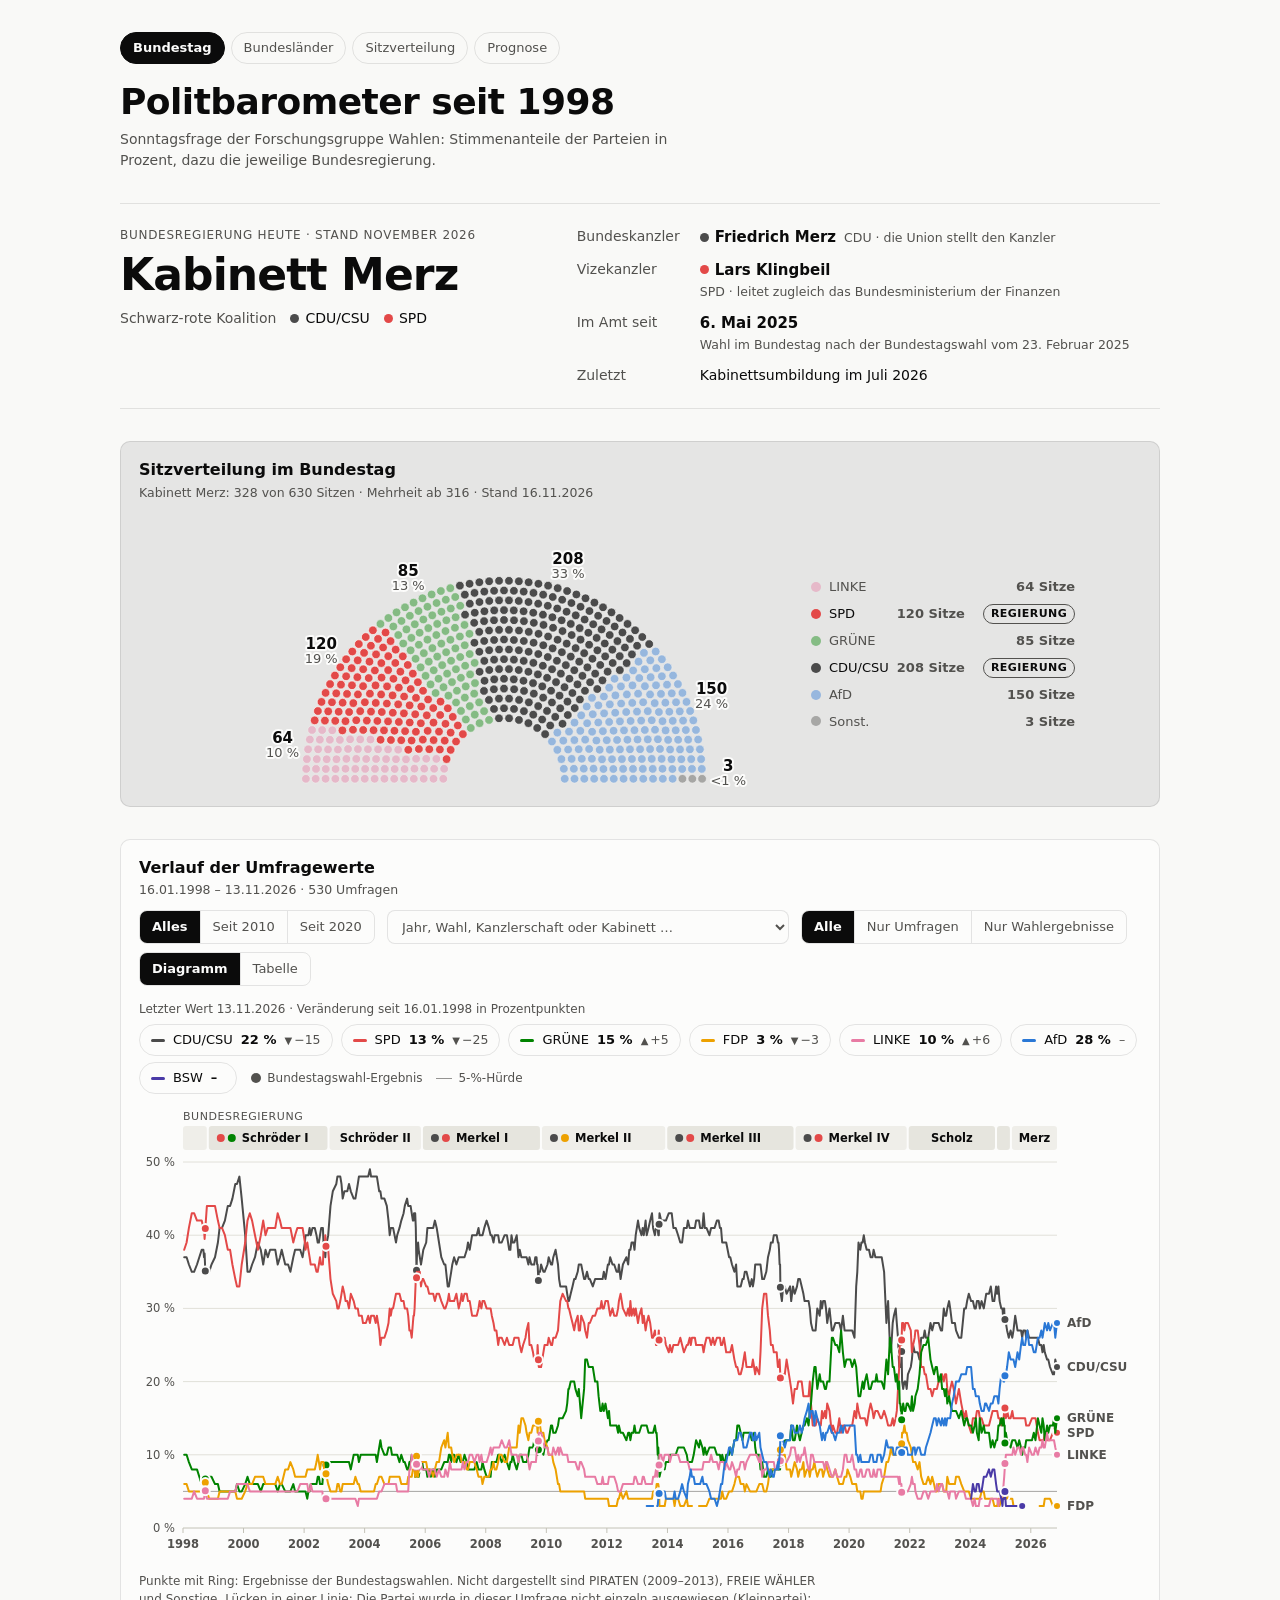
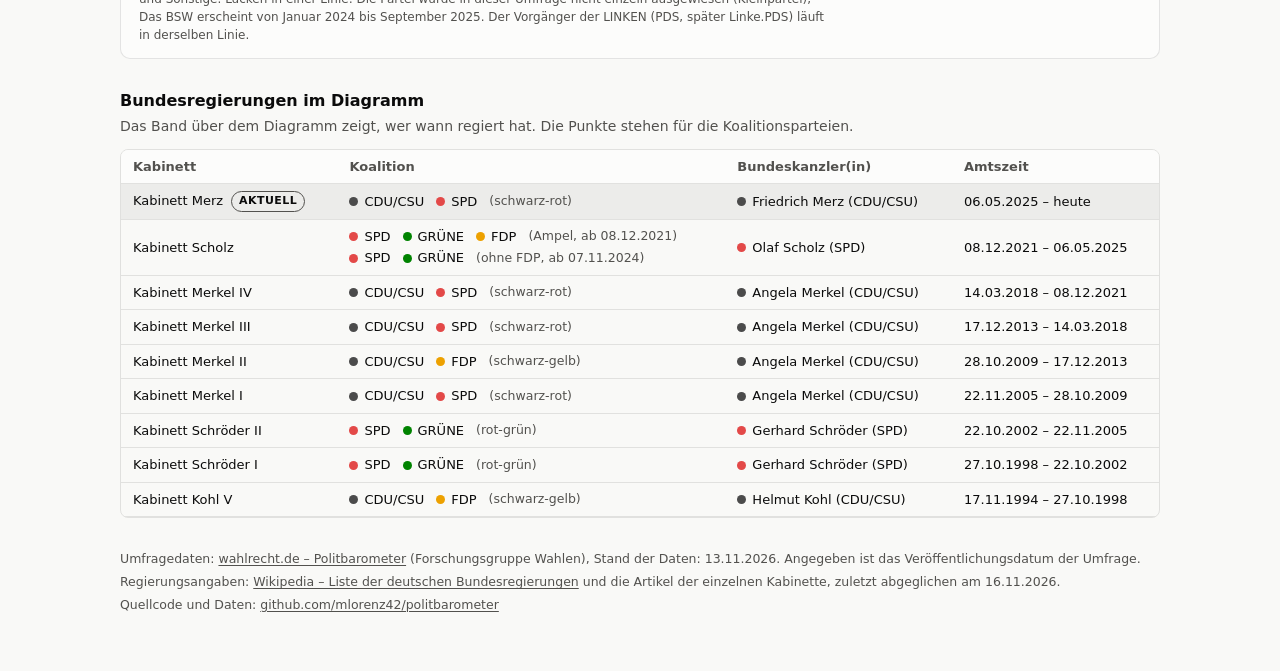
==== commit f845705f: "Daten aktualisiert (2026-11-16)" ====
--- a/docs/index.html
+++ b/docs/index.html
@@ -780,8 +780,8 @@
   var TMAX = DATA[DATA.length - 1].t;
 
   var OPEN_END = "2100-01-01"; // laufende Amtszeit (in der JSON: to = null)
-  var GOV = {"stand":"2026-11-13","quelle":"https://de.wikipedia.org/wiki/Liste_der_deutschen_Bundesregierungen","aktuell":{"koalitionsname":"Schwarz-rote Koalition","kanzler_zusatz":"CDU · die Union stellt den Kanzler","vizekanzler":{"titel":"Vizekanzler","name":"Lars Klingbeil","partei":"spd","zusatz":"SPD · leitet zugleich das Bundesministerium der Finanzen"},"seit_zusatz":"Wahl im Bundestag nach der Bundestagswahl vom 23. Februar 2025","zuletzt":"Kabinettsumbildung im Juli 2026"},"kabinette":[{"name":"Kohl V","cab":"Kabinett Kohl V","title":"Bundeskanzler","who":"Helmut Kohl","wp":"cdu","from":"1994-11-17","to":"1998-10-27","ph":[{"from":"1994-11-17","to":"1998-10-27","co":["cdu","fdp"]}]},{"name":"Schröder I","cab":"Kabinett Schröder I","title":"Bundeskanzler","who":"Gerhard Schröder","wp":"spd","from":"1998-10-27","to":"2002-10-22","ph":[{"from":"1998-10-27","to":"2002-10-22","co":["spd","gru"]}]},{"name":"Schröder II","cab":"Kabinett Schröder II","title":"Bundeskanzler","who":"Gerhard Schröder","wp":"spd","from":"2002-10-22","to":"2005-11-22","ph":[{"from":"2002-10-22","to":"2005-11-22","co":["spd","gru"]}]},{"name":"Merkel I","cab":"Kabinett Merkel I","title":"Bundeskanzlerin","who":"Angela Merkel","wp":"cdu","from":"2005-11-22","to":"2009-10-28","ph":[{"from":"2005-11-22","to":"2009-10-28","co":["cdu","spd"]}]},{"name":"Merkel II","cab":"Kabinett Merkel II","title":"Bundeskanzlerin","who":"Angela Merkel","wp":"cdu","from":"2009-10-28","to":"2013-12-17","ph":[{"from":"2009-10-28","to":"2013-12-17","co":["cdu","fdp"]}]},{"name":"Merkel III","cab":"Kabinett Merkel III","title":"Bundeskanzlerin","who":"Angela Merkel","wp":"cdu","from":"2013-12-17","to":"2018-03-14","ph":[{"from":"2013-12-17","to":"2018-03-14","co":["cdu","spd"]}]},{"name":"Merkel IV","cab":"Kabinett Merkel IV","title":"Bundeskanzlerin","who":"Angela Merkel","wp":"cdu","from":"2018-03-14","to":"2021-12-08","ph":[{"from":"2018-03-14","to":"2021-12-08","co":["cdu","spd"]}]},{"name":"Scholz","cab":"Kabinett Scholz","title":"Bundeskanzler","who":"Olaf Scholz","wp":"spd","from":"2021-12-08","to":"2025-05-06","ph":[{"from":"2021-12-08","to":"2024-11-07","co":["spd","gru","fdp"]},{"from":"2024-11-07","to":"2025-05-06","co":["spd","gru"],"nm":"ohne FDP"}]},{"name":"Merz","cab":"Kabinett Merz","title":"Bundeskanzler","who":"Friedrich Merz","wp":"cdu","from":"2025-05-06","to":null,"ph":[{"from":"2025-05-06","to":null,"co":["cdu","spd"]}]}]};
-  var SITZE = {"stand":"2026-11-13","bund":{"quelle":"https://de.wikipedia.org/wiki/Deutscher_Bundestag","gesamt":630,"regierung":{"cab":"Kabinett Merz","sitze":328,"parteien":["cdu","spd"]},"reihenfolge":["lin","spd","gru","cdu","afd","x-sonst"],"sitze":{"spd":120,"gru":85,"cdu":208,"afd":150,"lin":64,"x-sonst":3},"parteien":{"x-sonst":"Sonst."}}};
+  var GOV = {"stand":"2026-11-16","quelle":"https://de.wikipedia.org/wiki/Liste_der_deutschen_Bundesregierungen","aktuell":{"koalitionsname":"Schwarz-rote Koalition","kanzler_zusatz":"CDU · die Union stellt den Kanzler","vizekanzler":{"titel":"Vizekanzler","name":"Lars Klingbeil","partei":"spd","zusatz":"SPD · leitet zugleich das Bundesministerium der Finanzen"},"seit_zusatz":"Wahl im Bundestag nach der Bundestagswahl vom 23. Februar 2025","zuletzt":"Kabinettsumbildung im Juli 2026"},"kabinette":[{"name":"Kohl V","cab":"Kabinett Kohl V","title":"Bundeskanzler","who":"Helmut Kohl","wp":"cdu","from":"1994-11-17","to":"1998-10-27","ph":[{"from":"1994-11-17","to":"1998-10-27","co":["cdu","fdp"]}]},{"name":"Schröder I","cab":"Kabinett Schröder I","title":"Bundeskanzler","who":"Gerhard Schröder","wp":"spd","from":"1998-10-27","to":"2002-10-22","ph":[{"from":"1998-10-27","to":"2002-10-22","co":["spd","gru"]}]},{"name":"Schröder II","cab":"Kabinett Schröder II","title":"Bundeskanzler","who":"Gerhard Schröder","wp":"spd","from":"2002-10-22","to":"2005-11-22","ph":[{"from":"2002-10-22","to":"2005-11-22","co":["spd","gru"]}]},{"name":"Merkel I","cab":"Kabinett Merkel I","title":"Bundeskanzlerin","who":"Angela Merkel","wp":"cdu","from":"2005-11-22","to":"2009-10-28","ph":[{"from":"2005-11-22","to":"2009-10-28","co":["cdu","spd"]}]},{"name":"Merkel II","cab":"Kabinett Merkel II","title":"Bundeskanzlerin","who":"Angela Merkel","wp":"cdu","from":"2009-10-28","to":"2013-12-17","ph":[{"from":"2009-10-28","to":"2013-12-17","co":["cdu","fdp"]}]},{"name":"Merkel III","cab":"Kabinett Merkel III","title":"Bundeskanzlerin","who":"Angela Merkel","wp":"cdu","from":"2013-12-17","to":"2018-03-14","ph":[{"from":"2013-12-17","to":"2018-03-14","co":["cdu","spd"]}]},{"name":"Merkel IV","cab":"Kabinett Merkel IV","title":"Bundeskanzlerin","who":"Angela Merkel","wp":"cdu","from":"2018-03-14","to":"2021-12-08","ph":[{"from":"2018-03-14","to":"2021-12-08","co":["cdu","spd"]}]},{"name":"Scholz","cab":"Kabinett Scholz","title":"Bundeskanzler","who":"Olaf Scholz","wp":"spd","from":"2021-12-08","to":"2025-05-06","ph":[{"from":"2021-12-08","to":"2024-11-07","co":["spd","gru","fdp"]},{"from":"2024-11-07","to":"2025-05-06","co":["spd","gru"],"nm":"ohne FDP"}]},{"name":"Merz","cab":"Kabinett Merz","title":"Bundeskanzler","who":"Friedrich Merz","wp":"cdu","from":"2025-05-06","to":null,"ph":[{"from":"2025-05-06","to":null,"co":["cdu","spd"]}]}]};
+  var SITZE = {"stand":"2026-11-16","bund":{"quelle":"https://de.wikipedia.org/wiki/Deutscher_Bundestag","gesamt":630,"regierung":{"cab":"Kabinett Merz","sitze":328,"parteien":["cdu","spd"]},"reihenfolge":["lin","spd","gru","cdu","afd","x-sonst"],"sitze":{"spd":120,"gru":85,"cdu":208,"afd":150,"lin":64,"x-sonst":3},"parteien":{"x-sonst":"Sonst."}}};
   var G = GOV.kabinette.map(function (g) {
     return {
       name: g.name, cab: g.cab, title: g.title, who: g.who, wp: g.wp, from: g.from, to: g.to || OPEN_END,
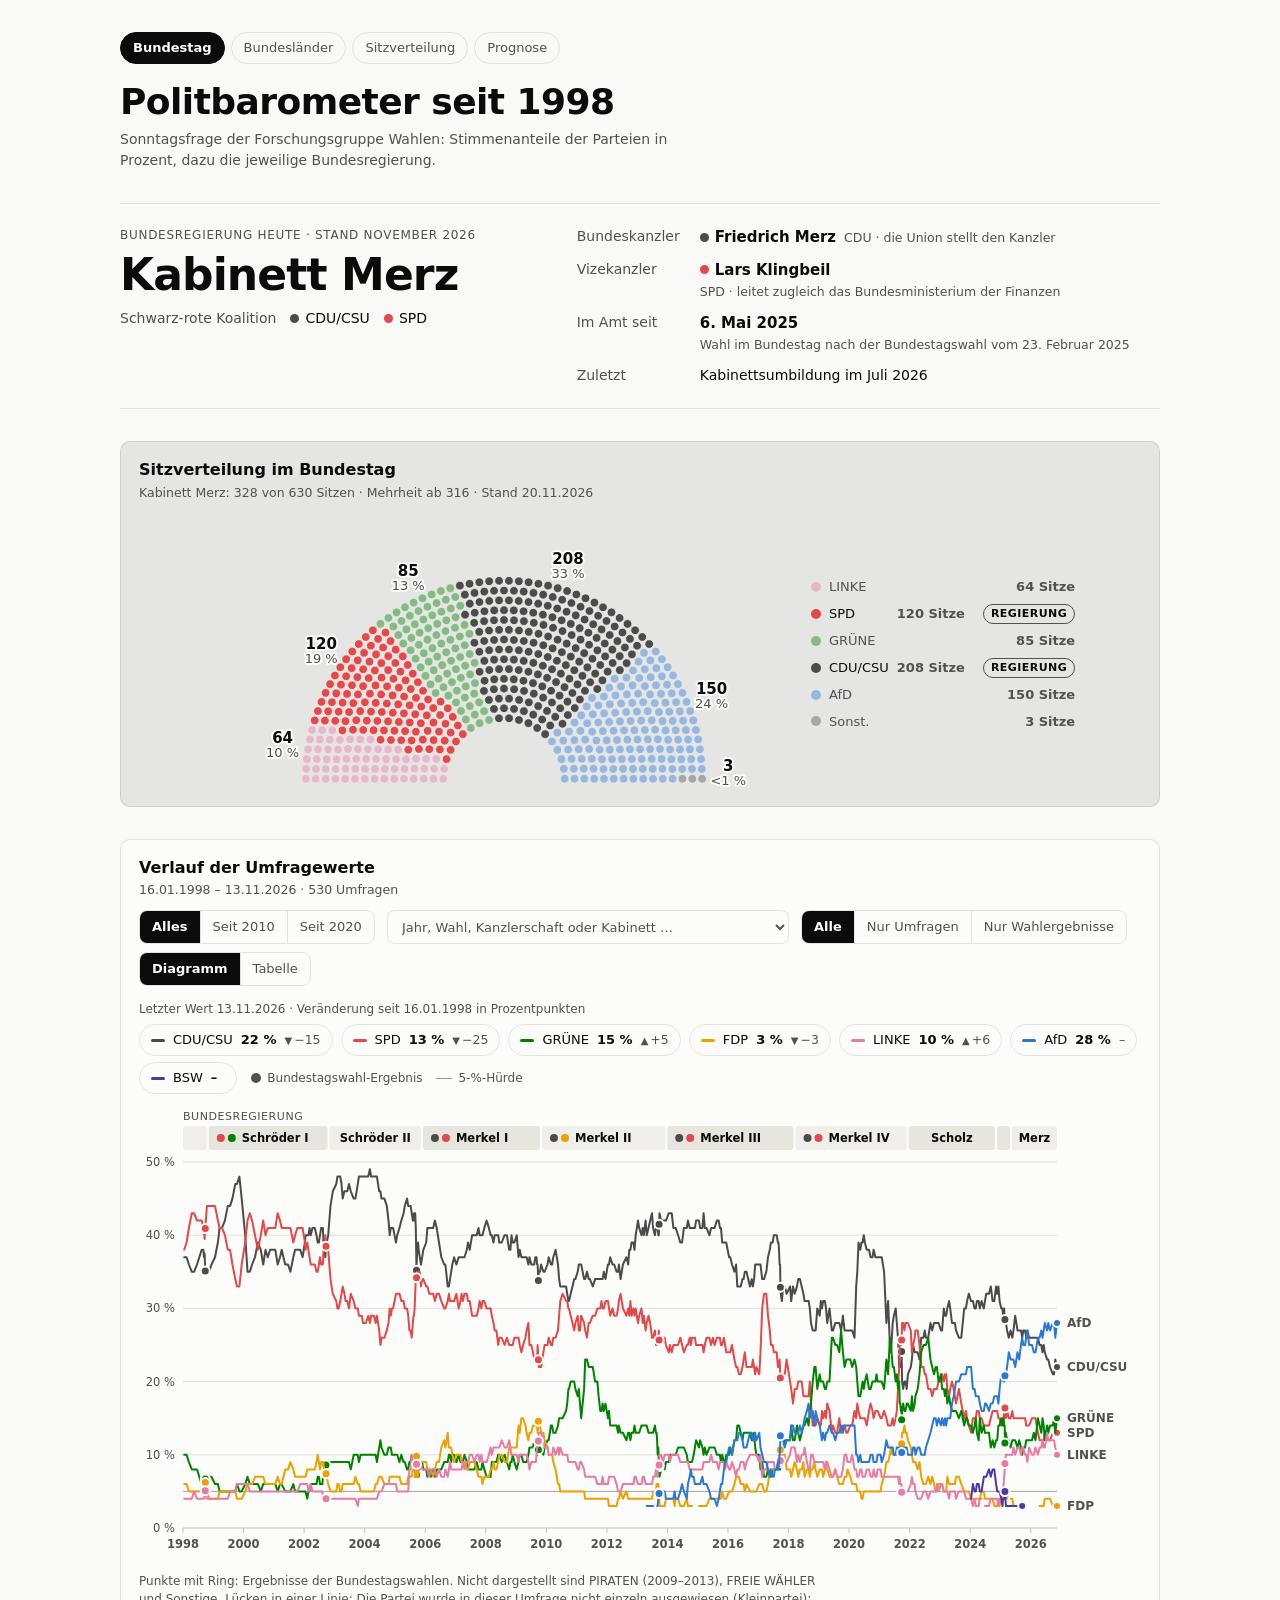
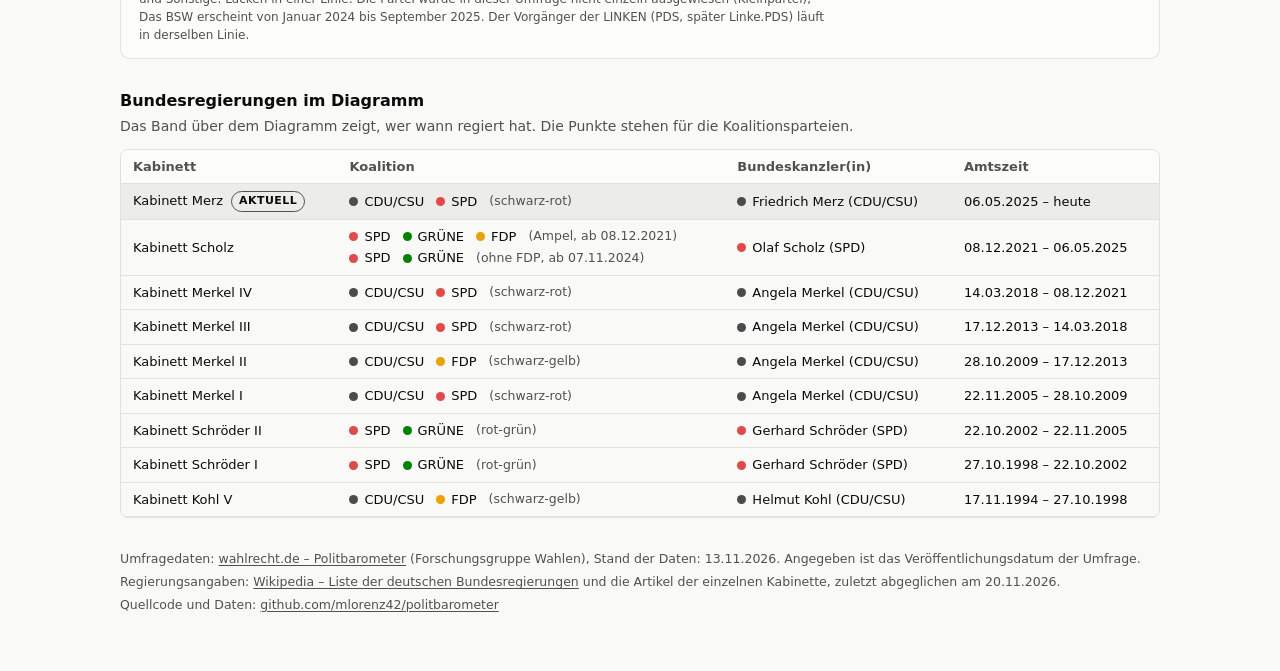
==== commit 67adf5cb: "Daten aktualisiert (2026-11-20)" ====
--- a/docs/index.html
+++ b/docs/index.html
@@ -780,8 +780,8 @@
   var TMAX = DATA[DATA.length - 1].t;
 
   var OPEN_END = "2100-01-01"; // laufende Amtszeit (in der JSON: to = null)
-  var GOV = {"stand":"2026-11-16","quelle":"https://de.wikipedia.org/wiki/Liste_der_deutschen_Bundesregierungen","aktuell":{"koalitionsname":"Schwarz-rote Koalition","kanzler_zusatz":"CDU · die Union stellt den Kanzler","vizekanzler":{"titel":"Vizekanzler","name":"Lars Klingbeil","partei":"spd","zusatz":"SPD · leitet zugleich das Bundesministerium der Finanzen"},"seit_zusatz":"Wahl im Bundestag nach der Bundestagswahl vom 23. Februar 2025","zuletzt":"Kabinettsumbildung im Juli 2026"},"kabinette":[{"name":"Kohl V","cab":"Kabinett Kohl V","title":"Bundeskanzler","who":"Helmut Kohl","wp":"cdu","from":"1994-11-17","to":"1998-10-27","ph":[{"from":"1994-11-17","to":"1998-10-27","co":["cdu","fdp"]}]},{"name":"Schröder I","cab":"Kabinett Schröder I","title":"Bundeskanzler","who":"Gerhard Schröder","wp":"spd","from":"1998-10-27","to":"2002-10-22","ph":[{"from":"1998-10-27","to":"2002-10-22","co":["spd","gru"]}]},{"name":"Schröder II","cab":"Kabinett Schröder II","title":"Bundeskanzler","who":"Gerhard Schröder","wp":"spd","from":"2002-10-22","to":"2005-11-22","ph":[{"from":"2002-10-22","to":"2005-11-22","co":["spd","gru"]}]},{"name":"Merkel I","cab":"Kabinett Merkel I","title":"Bundeskanzlerin","who":"Angela Merkel","wp":"cdu","from":"2005-11-22","to":"2009-10-28","ph":[{"from":"2005-11-22","to":"2009-10-28","co":["cdu","spd"]}]},{"name":"Merkel II","cab":"Kabinett Merkel II","title":"Bundeskanzlerin","who":"Angela Merkel","wp":"cdu","from":"2009-10-28","to":"2013-12-17","ph":[{"from":"2009-10-28","to":"2013-12-17","co":["cdu","fdp"]}]},{"name":"Merkel III","cab":"Kabinett Merkel III","title":"Bundeskanzlerin","who":"Angela Merkel","wp":"cdu","from":"2013-12-17","to":"2018-03-14","ph":[{"from":"2013-12-17","to":"2018-03-14","co":["cdu","spd"]}]},{"name":"Merkel IV","cab":"Kabinett Merkel IV","title":"Bundeskanzlerin","who":"Angela Merkel","wp":"cdu","from":"2018-03-14","to":"2021-12-08","ph":[{"from":"2018-03-14","to":"2021-12-08","co":["cdu","spd"]}]},{"name":"Scholz","cab":"Kabinett Scholz","title":"Bundeskanzler","who":"Olaf Scholz","wp":"spd","from":"2021-12-08","to":"2025-05-06","ph":[{"from":"2021-12-08","to":"2024-11-07","co":["spd","gru","fdp"]},{"from":"2024-11-07","to":"2025-05-06","co":["spd","gru"],"nm":"ohne FDP"}]},{"name":"Merz","cab":"Kabinett Merz","title":"Bundeskanzler","who":"Friedrich Merz","wp":"cdu","from":"2025-05-06","to":null,"ph":[{"from":"2025-05-06","to":null,"co":["cdu","spd"]}]}]};
-  var SITZE = {"stand":"2026-11-16","bund":{"quelle":"https://de.wikipedia.org/wiki/Deutscher_Bundestag","gesamt":630,"regierung":{"cab":"Kabinett Merz","sitze":328,"parteien":["cdu","spd"]},"reihenfolge":["lin","spd","gru","cdu","afd","x-sonst"],"sitze":{"spd":120,"gru":85,"cdu":208,"afd":150,"lin":64,"x-sonst":3},"parteien":{"x-sonst":"Sonst."}}};
+  var GOV = {"stand":"2026-11-20","quelle":"https://de.wikipedia.org/wiki/Liste_der_deutschen_Bundesregierungen","aktuell":{"koalitionsname":"Schwarz-rote Koalition","kanzler_zusatz":"CDU · die Union stellt den Kanzler","vizekanzler":{"titel":"Vizekanzler","name":"Lars Klingbeil","partei":"spd","zusatz":"SPD · leitet zugleich das Bundesministerium der Finanzen"},"seit_zusatz":"Wahl im Bundestag nach der Bundestagswahl vom 23. Februar 2025","zuletzt":"Kabinettsumbildung im Juli 2026"},"kabinette":[{"name":"Kohl V","cab":"Kabinett Kohl V","title":"Bundeskanzler","who":"Helmut Kohl","wp":"cdu","from":"1994-11-17","to":"1998-10-27","ph":[{"from":"1994-11-17","to":"1998-10-27","co":["cdu","fdp"]}]},{"name":"Schröder I","cab":"Kabinett Schröder I","title":"Bundeskanzler","who":"Gerhard Schröder","wp":"spd","from":"1998-10-27","to":"2002-10-22","ph":[{"from":"1998-10-27","to":"2002-10-22","co":["spd","gru"]}]},{"name":"Schröder II","cab":"Kabinett Schröder II","title":"Bundeskanzler","who":"Gerhard Schröder","wp":"spd","from":"2002-10-22","to":"2005-11-22","ph":[{"from":"2002-10-22","to":"2005-11-22","co":["spd","gru"]}]},{"name":"Merkel I","cab":"Kabinett Merkel I","title":"Bundeskanzlerin","who":"Angela Merkel","wp":"cdu","from":"2005-11-22","to":"2009-10-28","ph":[{"from":"2005-11-22","to":"2009-10-28","co":["cdu","spd"]}]},{"name":"Merkel II","cab":"Kabinett Merkel II","title":"Bundeskanzlerin","who":"Angela Merkel","wp":"cdu","from":"2009-10-28","to":"2013-12-17","ph":[{"from":"2009-10-28","to":"2013-12-17","co":["cdu","fdp"]}]},{"name":"Merkel III","cab":"Kabinett Merkel III","title":"Bundeskanzlerin","who":"Angela Merkel","wp":"cdu","from":"2013-12-17","to":"2018-03-14","ph":[{"from":"2013-12-17","to":"2018-03-14","co":["cdu","spd"]}]},{"name":"Merkel IV","cab":"Kabinett Merkel IV","title":"Bundeskanzlerin","who":"Angela Merkel","wp":"cdu","from":"2018-03-14","to":"2021-12-08","ph":[{"from":"2018-03-14","to":"2021-12-08","co":["cdu","spd"]}]},{"name":"Scholz","cab":"Kabinett Scholz","title":"Bundeskanzler","who":"Olaf Scholz","wp":"spd","from":"2021-12-08","to":"2025-05-06","ph":[{"from":"2021-12-08","to":"2024-11-07","co":["spd","gru","fdp"]},{"from":"2024-11-07","to":"2025-05-06","co":["spd","gru"],"nm":"ohne FDP"}]},{"name":"Merz","cab":"Kabinett Merz","title":"Bundeskanzler","who":"Friedrich Merz","wp":"cdu","from":"2025-05-06","to":null,"ph":[{"from":"2025-05-06","to":null,"co":["cdu","spd"]}]}]};
+  var SITZE = {"stand":"2026-11-20","bund":{"quelle":"https://de.wikipedia.org/wiki/Deutscher_Bundestag","gesamt":630,"regierung":{"cab":"Kabinett Merz","sitze":328,"parteien":["cdu","spd"]},"reihenfolge":["lin","spd","gru","cdu","afd","x-sonst"],"sitze":{"spd":120,"gru":85,"cdu":208,"afd":150,"lin":64,"x-sonst":3},"parteien":{"x-sonst":"Sonst."}}};
   var G = GOV.kabinette.map(function (g) {
     return {
       name: g.name, cab: g.cab, title: g.title, who: g.who, wp: g.wp, from: g.from, to: g.to || OPEN_END,
